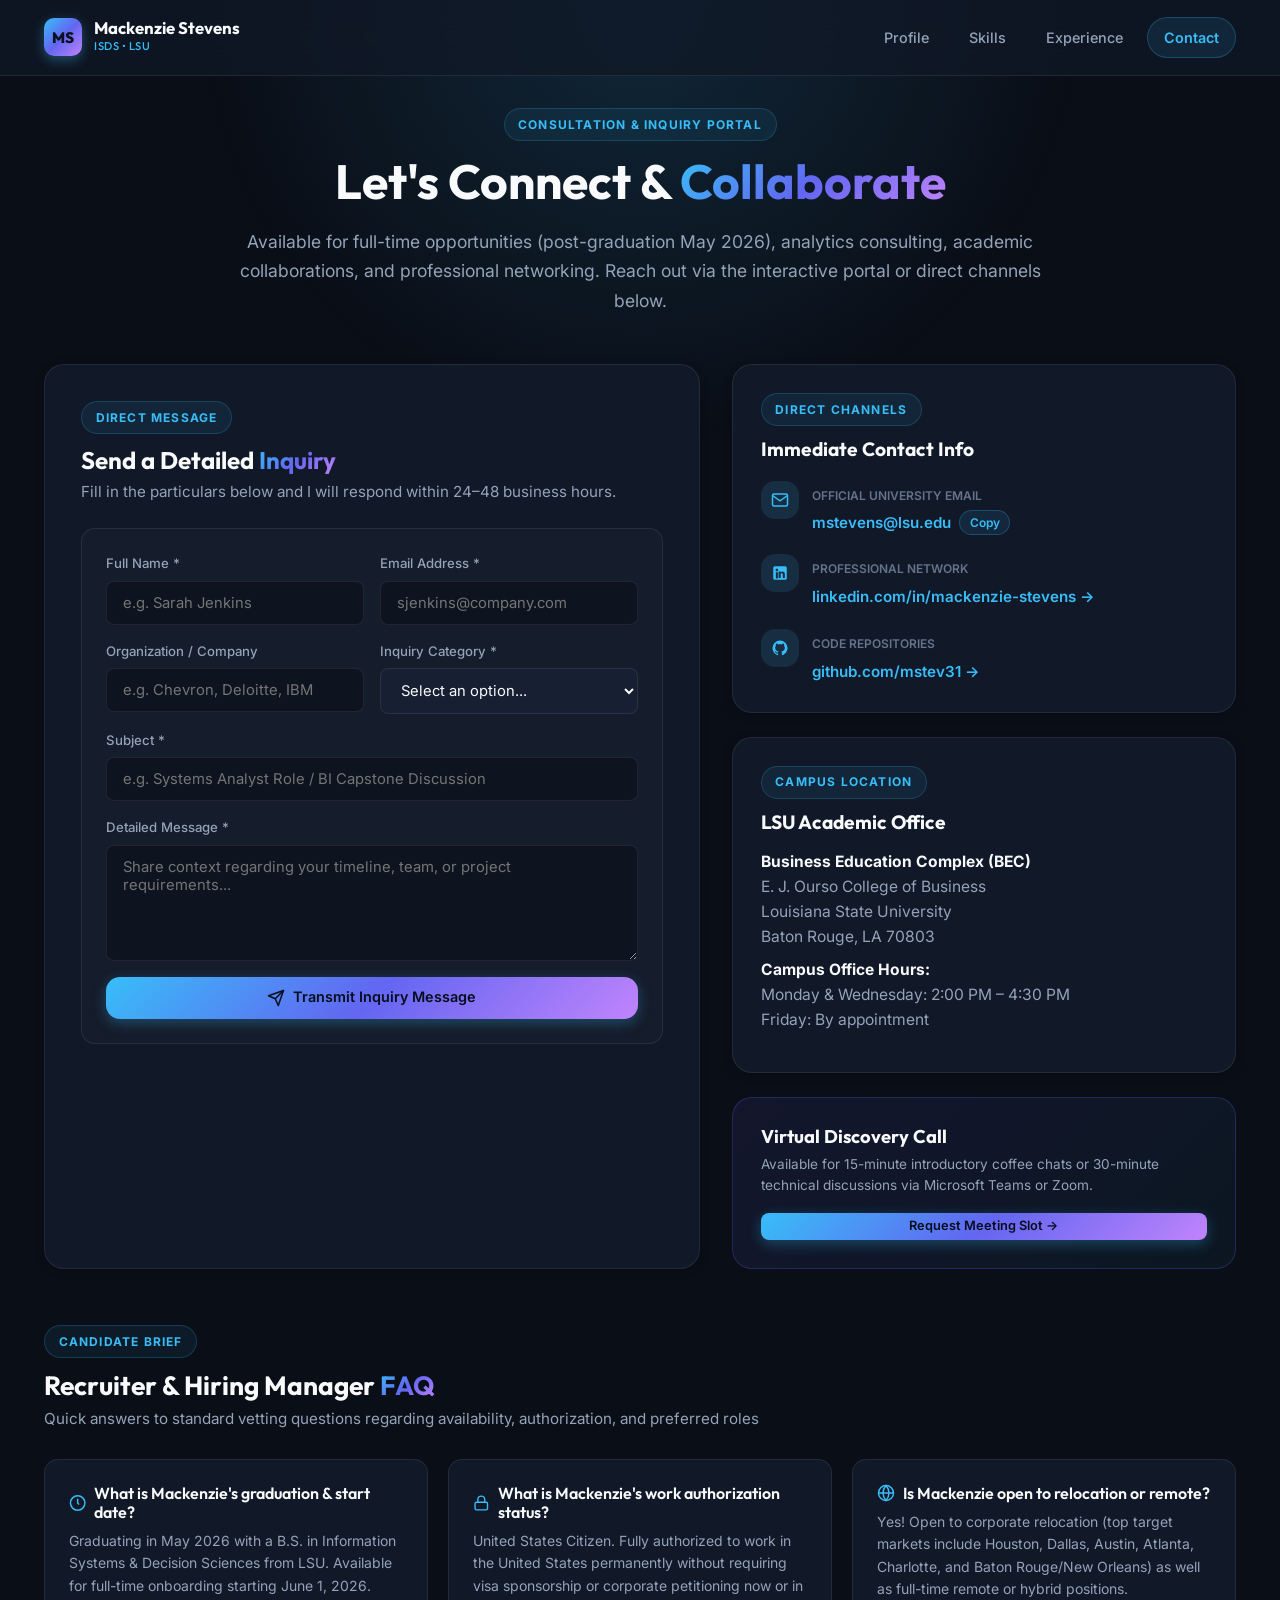
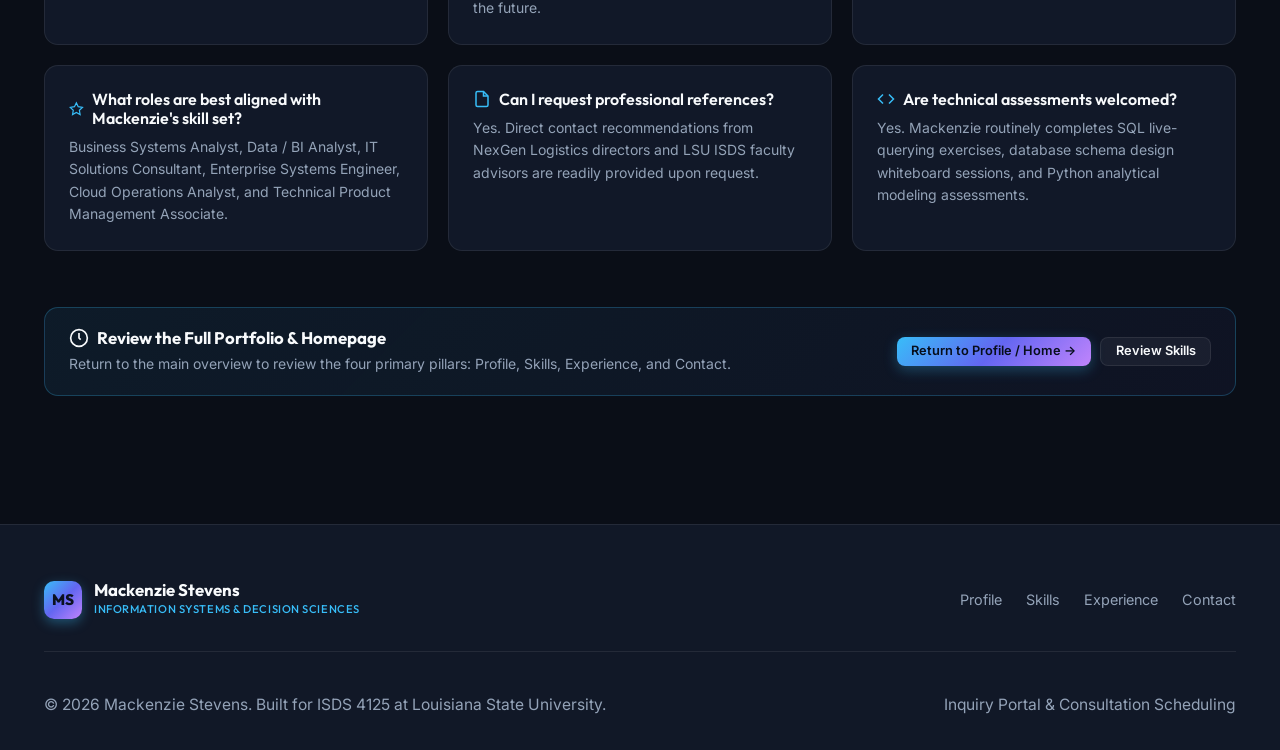
==== contact.html @ 596abfa1 "Build initial website skeleton and add README reflection" ====
<!DOCTYPE html>
<html lang="en">
<head>
  <meta charset="UTF-8">
  <meta name="viewport" content="width=device-width, initial-scale=1.0">
  <meta name="description" content="Contact Mackenzie Stevens - Comprehensive inquiry portal, recruiter FAQs, LSU campus office hours, virtual meeting scheduling, and direct communication channels.">
  <meta name="keywords" content="Mackenzie Stevens, Contact, Hire, ISDS, LSU, Business Systems Analyst, Email, LinkedIn, Baton Rouge">
  <meta name="author" content="Mackenzie Stevens">
  <title>Contact Portal & Consultation | Mackenzie Stevens | ISDS</title>
  <link rel="stylesheet" href="styles.css">
  <link rel="icon" href="data:image/svg+xml,<svg xmlns=%22http://www.w3.org/2000/svg%22 viewBox=%220 0 100 100%22><text y=%22.9em%22 font-size=%2290%22>📬</text></svg>">
</head>
<body>

  <!-- Site Navigation Header -->
  <header class="site-header" id="site-header">
    <div class="container">
      <div class="nav-inner">
        <a href="index.html" class="brand-logo" aria-label="Mackenzie Stevens Homepage">
          <div class="brand-monogram">MS</div>
          <div class="brand-name">
            <span>Mackenzie Stevens</span>
            <span>ISDS • LSU</span>
          </div>
        </a>

        <button class="mobile-toggle" id="mobile-toggle" aria-label="Toggle navigation menu" aria-expanded="false">
          <span></span>
          <span></span>
          <span></span>
        </button>

        <nav class="site-nav" aria-label="Main Navigation">
          <ul class="nav-links" id="nav-menu">
            <li><a href="index.html" class="nav-link">Profile</a></li>
            <li><a href="skills.html" class="nav-link">Skills</a></li>
            <li><a href="experience.html" class="nav-link">Experience</a></li>
            <li><a href="contact.html" class="nav-link active" aria-current="page">Contact</a></li>
          </ul>
        </nav>
      </div>
    </div>
  </header>

  <!-- Main Content -->
  <main>
    <div class="container">

      <!-- Page Header Hero -->
      <section class="page-hero">
        <span class="section-label">Consultation & Inquiry Portal</span>
        <h1>Let's Connect & <span class="gradient-text">Collaborate</span></h1>
        <p>
          Available for full-time opportunities (post-graduation May 2026), analytics consulting, academic collaborations, and professional networking. Reach out via the interactive portal or direct channels below.
        </p>
      </section>

      <!-- Main Contact Hub Grid -->
      <section class="contact-hub-grid" aria-label="Interactive Contact Portal and Direct Details">

        <!-- Left Column: Comprehensive Inquiry Form -->
        <div class="stream-section" style="padding: 2.25rem;">
          <div class="section-header" style="margin-bottom: 1.5rem;">
            <span class="section-label">Direct Message</span>
            <h2 style="font-size: 1.5rem;">Send a Detailed <span class="gradient-text">Inquiry</span></h2>
            <p class="section-subtitle">Fill in the particulars below and I will respond within 24–48 business hours.</p>
          </div>

          <form class="contact-form" id="expanded-contact-form" onsubmit="handleExpandedContactSubmit(event)">
            <div style="display: grid; grid-template-columns: 1fr 1fr; gap: 1rem;">
              <div class="form-group">
                <label for="exp-name">Full Name *</label>
                <input type="text" id="exp-name" class="form-control" placeholder="e.g. Sarah Jenkins" required>
              </div>
              <div class="form-group">
                <label for="exp-email">Email Address *</label>
                <input type="email" id="exp-email" class="form-control" placeholder="sjenkins@company.com" required>
              </div>
            </div>

            <div style="display: grid; grid-template-columns: 1fr 1fr; gap: 1rem;">
              <div class="form-group">
                <label for="exp-org">Organization / Company</label>
                <input type="text" id="exp-org" class="form-control" placeholder="e.g. Chevron, Deloitte, IBM">
              </div>
              <div class="form-group">
                <label for="exp-inquiry-type">Inquiry Category *</label>
                <select id="exp-inquiry-type" class="form-control" style="background:var(--bg-surface-elevated); color:var(--text-primary); cursor:pointer;" required>
                  <option value="" disabled selected>Select an option...</option>
                  <option value="Full-Time Hiring">Full-Time Career Opportunity</option>
                  <option value="Internship">Summer / Fall Internship</option>
                  <option value="Consulting Project">Business Systems / BI Consulting</option>
                  <option value="Academic Collaboration">Academic & Research Collaboration</option>
                  <option value="General Networking">General Professional Networking</option>
                </select>
              </div>
            </div>

            <div class="form-group">
              <label for="exp-subject">Subject *</label>
              <input type="text" id="exp-subject" class="form-control" placeholder="e.g. Systems Analyst Role / BI Capstone Discussion" required>
            </div>

            <div class="form-group">
              <label for="exp-message">Detailed Message *</label>
              <textarea id="exp-message" class="form-control" rows="5" placeholder="Share context regarding your timeline, team, or project requirements..." required></textarea>
            </div>

            <button type="submit" class="btn btn-primary" id="exp-submit-btn" style="width: 100%;">
              <svg width="18" height="18" viewBox="0 0 24 24" fill="none" stroke="currentColor" stroke-width="2" stroke-linecap="round" stroke-linejoin="round" aria-hidden="true"><line x1="22" y1="2" x2="11" y2="13"></line><polygon points="22 2 15 22 11 13 2 9 22 2"></polygon></svg>
              Transmit Inquiry Message
            </button>

            <div class="form-status" id="exp-form-status" role="alert">
              Thank you! Your inquiry has been prepared. Your default mail client will launch with these details pre-populated. You may also email directly to mstevens@lsu.edu.
            </div>
          </form>
        </div>

        <!-- Right Column: Direct Channels & Office Info -->
        <div style="display: flex; flex-direction: column; gap: 1.5rem;">

          <!-- Direct Channels Card -->
          <div class="stream-section" style="padding: 1.75rem;">
            <div class="section-header" style="margin-bottom: 1.25rem;">
              <span class="section-label">Direct Channels</span>
              <h3 style="font-size: 1.2rem; color: var(--text-primary);">Immediate Contact Info</h3>
            </div>

            <div style="display: flex; flex-direction: column; gap: 1.2rem;">
              <!-- Email -->
              <div style="display: flex; align-items: flex-start; gap: 0.85rem;">
                <div class="skill-icon-wrapper" style="width:38px; height:38px;">
                  <svg width="18" height="18" viewBox="0 0 24 24" fill="none" stroke="currentColor" stroke-width="2"><path d="M4 4h16c1.1 0 2 .9 2 2v12c0 1.1-.9 2-2 2H4c-1.1 0-2-.9-2-2V6c0-1.1.9-2 2-2z"></path><polyline points="22,6 12,13 2,6"></polyline></svg>
                </div>
                <div>
                  <span style="font-size: 0.75rem; color: var(--text-muted); text-transform: uppercase; font-weight: 600;">Official University Email</span>
                  <div style="display: flex; align-items: center; margin-top: 0.15rem;">
                    <a href="mailto:mstevens@lsu.edu" style="font-size: 0.95rem; font-weight: 600; color: var(--primary);">mstevens@lsu.edu</a>
                    <button type="button" class="copy-badge-btn" onclick="copyEmail()" id="copy-email-btn" title="Copy email address">
                      Copy
                    </button>
                  </div>
                </div>
              </div>

              <!-- LinkedIn -->
              <div style="display: flex; align-items: flex-start; gap: 0.85rem;">
                <div class="skill-icon-wrapper" style="width:38px; height:38px;">
                  <svg width="18" height="18" viewBox="0 0 24 24" fill="currentColor"><path d="M19 3a2 2 0 0 1 2 2v14a2 2 0 0 1-2 2H5a2 2 0 0 1-2-2V5a2 2 0 0 1 2-2h14m-.5 15.5v-5.3a3.26 3.26 0 0 0-3.26-3.26c-.85 0-1.84.52-2.28 1.3v-1.11h-2.79v8.37h2.79v-4.93c0-.77.62-1.4 1.39-1.4a1.4 1.4 0 0 1 1.4 1.4v4.93h2.75M6.46 10.9v8.37H9.2V10.9H6.46M7.83 6.24c-.92 0-1.67.75-1.67 1.67 0 .92.75 1.68 1.67 1.68.93 0 1.68-.76 1.68-1.68 0-.92-.75-1.67-1.68-1.67Z"/></svg>
                </div>
                <div>
                  <span style="font-size: 0.75rem; color: var(--text-muted); text-transform: uppercase; font-weight: 600;">Professional Network</span>
                  <div style="margin-top: 0.15rem;">
                    <a href="https://linkedin.com" target="_blank" rel="noopener noreferrer" style="font-size: 0.95rem; font-weight: 600; color: var(--primary);">
                      linkedin.com/in/mackenzie-stevens &rarr;
                    </a>
                  </div>
                </div>
              </div>

              <!-- GitHub -->
              <div style="display: flex; align-items: flex-start; gap: 0.85rem;">
                <div class="skill-icon-wrapper" style="width:38px; height:38px;">
                  <svg width="18" height="18" viewBox="0 0 24 24" fill="currentColor"><path d="M12 2A10 10 0 0 0 2 12c0 4.42 2.87 8.17 6.84 9.5.5.08.66-.23.66-.5v-1.69c-2.77.6-3.36-1.34-3.36-1.34-.46-1.16-1.11-1.47-1.11-1.47-.91-.62.07-.6.07-.6 1 .07 1.53 1.03 1.53 1.03.87 1.52 2.34 1.07 2.91.83.1-.65.35-1.09.63-1.34-2.22-.25-4.55-1.11-4.55-4.92 0-1.11.38-2 1.03-2.71-.1-.25-.45-1.29.1-2.64 0 0 .84-.27 2.75 1.02.79-.22 1.65-.33 2.5-.33.85 0 1.71.11 2.5.33 1.91-1.29 2.75-1.02 2.75-1.02.55 1.35.2 2.39.1 2.64.65.71 1.03 1.6 1.03 2.71 0 3.82-2.34 4.66-4.57 4.91.36.31.69.92.69 1.85V21c0 .27.16.59.67.5C19.14 20.16 22 16.42 22 12A10 10 0 0 0 12 2Z"/></svg>
                </div>
                <div>
                  <span style="font-size: 0.75rem; color: var(--text-muted); text-transform: uppercase; font-weight: 600;">Code Repositories</span>
                  <div style="margin-top: 0.15rem;">
                    <a href="https://github.com/mstev31" target="_blank" rel="noopener noreferrer" style="font-size: 0.95rem; font-weight: 600; color: var(--primary);">
                      github.com/mstev31 &rarr;
                    </a>
                  </div>
                </div>
              </div>
            </div>
          </div>

          <!-- Campus Office & Availability Card -->
          <div class="stream-section" style="padding: 1.75rem;">
            <div class="section-header" style="margin-bottom: 1rem;">
              <span class="section-label">Campus Location</span>
              <h3 style="font-size: 1.2rem; color: var(--text-primary);">LSU Academic Office</h3>
            </div>

            <div style="font-size: 0.9rem; color: var(--text-secondary); line-height: 1.6;">
              <p style="margin-bottom: 0.5rem;">
                <strong style="color:var(--text-primary);">Business Education Complex (BEC)</strong><br>
                E. J. Ourso College of Business<br>
                Louisiana State University<br>
                Baton Rouge, LA 70803
              </p>
              <p style="margin-bottom: 0.75rem;">
                <strong style="color:var(--text-primary);">Campus Office Hours:</strong><br>
                Monday & Wednesday: 2:00 PM – 4:30 PM<br>
                Friday: By appointment
              </p>
            </div>
          </div>

          <!-- Virtual Discovery Meeting Card -->
          <div class="schedule-card">
            <h3 style="font-size: 1.15rem; color: var(--text-primary); margin-bottom: 0.35rem;">Virtual Discovery Call</h3>
            <p style="font-size: 0.85rem; color: var(--text-secondary); line-height: 1.5; margin-bottom: 1rem;">
              Available for 15-minute introductory coffee chats or 30-minute technical discussions via Microsoft Teams or Zoom.
            </p>
            <a href="mailto:mstevens@lsu.edu?subject=Request%20for%20Discovery%20Call%20with%20Mackenzie%20Stevens" class="btn btn-primary btn-sm" style="width: 100%;">
              Request Meeting Slot &rarr;
            </a>
          </div>

        </div>

      </section>

      <!-- Recruiter & Hiring Manager FAQ -->
      <section aria-labelledby="faq-heading" style="margin-bottom: 3.5rem;">
        <div class="section-header">
          <span class="section-label">Candidate Brief</span>
          <h2 id="faq-heading">Recruiter & Hiring Manager <span class="gradient-text">FAQ</span></h2>
          <p class="section-subtitle">Quick answers to standard vetting questions regarding availability, authorization, and preferred roles</p>
        </div>

        <div class="faq-grid">
          <div class="faq-card">
            <h3 class="faq-question">
              <svg width="18" height="18" viewBox="0 0 24 24" fill="none" stroke="currentColor" stroke-width="2" style="color:var(--primary);"><circle cx="12" cy="12" r="10"></circle><polyline points="12 6 12 12 14 14"></polyline></svg>
              What is Mackenzie's graduation & start date?
            </h3>
            <p class="faq-answer">
              Graduating in May 2026 with a B.S. in Information Systems & Decision Sciences from LSU. Available for full-time onboarding starting June 1, 2026.
            </p>
          </div>

          <div class="faq-card">
            <h3 class="faq-question">
              <svg width="18" height="18" viewBox="0 0 24 24" fill="none" stroke="currentColor" stroke-width="2" style="color:var(--primary);"><rect x="3" y="11" width="18" height="11" rx="2" ry="2"></rect><path d="M7 11V7a5 5 0 0 1 10 0v4"></path></svg>
              What is Mackenzie's work authorization status?
            </h3>
            <p class="faq-answer">
              United States Citizen. Fully authorized to work in the United States permanently without requiring visa sponsorship or corporate petitioning now or in the future.
            </p>
          </div>

          <div class="faq-card">
            <h3 class="faq-question">
              <svg width="18" height="18" viewBox="0 0 24 24" fill="none" stroke="currentColor" stroke-width="2" style="color:var(--primary);"><circle cx="12" cy="12" r="10"></circle><line x1="2" y1="12" x2="22" y2="12"></line><path d="M12 2a15.3 15.3 0 0 1 4 10 15.3 15.3 0 0 1-4 10 15.3 15.3 0 0 1-4-10 15.3 15.3 0 0 1 4-10z"></path></svg>
              Is Mackenzie open to relocation or remote?
            </h3>
            <p class="faq-answer">
              Yes! Open to corporate relocation (top target markets include Houston, Dallas, Austin, Atlanta, Charlotte, and Baton Rouge/New Orleans) as well as full-time remote or hybrid positions.
            </p>
          </div>

          <div class="faq-card">
            <h3 class="faq-question">
              <svg width="18" height="18" viewBox="0 0 24 24" fill="none" stroke="currentColor" stroke-width="2" style="color:var(--primary);"><polygon points="12 2 15.09 8.26 22 9.27 17 14.14 18.18 21.02 12 17.77 5.82 21.02 7 14.14 2 9.27 8.91 8.26 12 2"></polygon></svg>
              What roles are best aligned with Mackenzie's skill set?
            </h3>
            <p class="faq-answer">
              Business Systems Analyst, Data / BI Analyst, IT Solutions Consultant, Enterprise Systems Engineer, Cloud Operations Analyst, and Technical Product Management Associate.
            </p>
          </div>

          <div class="faq-card">
            <h3 class="faq-question">
              <svg width="18" height="18" viewBox="0 0 24 24" fill="none" stroke="currentColor" stroke-width="2" style="color:var(--primary);"><path d="M14 2H6a2 2 0 0 0-2 2v16a2 2 0 0 0 2 2h12a2 2 0 0 0 2-2V8z"></path><polyline points="14 2 14 8 20 8"></polyline></svg>
              Can I request professional references?
            </h3>
            <p class="faq-answer">
              Yes. Direct contact recommendations from NexGen Logistics directors and LSU ISDS faculty advisors are readily provided upon request.
            </p>
          </div>

          <div class="faq-card">
            <h3 class="faq-question">
              <svg width="18" height="18" viewBox="0 0 24 24" fill="none" stroke="currentColor" stroke-width="2" style="color:var(--primary);"><polyline points="16 18 22 12 16 6"></polyline><polyline points="8 6 2 12 8 18"></polyline></svg>
              Are technical assessments welcomed?
            </h3>
            <p class="faq-answer">
              Yes. Mackenzie routinely completes SQL live-querying exercises, database schema design whiteboard sessions, and Python analytical modeling assessments.
            </p>
          </div>
        </div>
      </section>

      <!-- Return Navigation Banner -->
      <section class="section-expansion-cta">
        <div class="expansion-cta-text">
          <h4>
            <svg width="20" height="20" viewBox="0 0 24 24" fill="none" stroke="currentColor" stroke-width="2"><circle cx="12" cy="12" r="10"></circle><polyline points="12 6 12 12 14 14"></polyline></svg>
            Review the Full Portfolio & Homepage
          </h4>
          <p>Return to the main overview to review the four primary pillars: Profile, Skills, Experience, and Contact.</p>
        </div>
        <div style="display:flex; gap:0.6rem; flex-wrap:wrap;">
          <a href="index.html" class="btn btn-primary btn-sm">Return to Profile / Home &rarr;</a>
          <a href="skills.html" class="btn btn-secondary btn-sm">Review Skills</a>
        </div>
      </section>

    </div>
  </main>

  <!-- Site Footer -->
  <footer class="site-footer">
    <div class="container">
      <div class="footer-top">
        <div class="brand-logo">
          <div class="brand-monogram">MS</div>
          <div class="brand-name">
            <span>Mackenzie Stevens</span>
            <span>Information Systems & Decision Sciences</span>
          </div>
        </div>
        <nav class="footer-nav" aria-label="Footer Navigation">
          <a href="index.html">Profile</a>
          <a href="skills.html">Skills</a>
          <a href="experience.html">Experience</a>
          <a href="contact.html">Contact</a>
        </nav>
      </div>
      <div class="footer-bottom">
        <p>&copy; 2026 Mackenzie Stevens. Built for ISDS 4125 at Louisiana State University.</p>
        <p>Inquiry Portal & Consultation Scheduling</p>
      </div>
    </div>
  </footer>

  <script>
    // Highlight active navigation link
    const currentPath = window.location.pathname.split('/').pop() || 'index.html';
    document.querySelectorAll('.nav-links .nav-link').forEach(link => {
      const href = link.getAttribute('href');
      if (href === currentPath || (currentPath === '' && href === 'index.html')) {
        link.classList.add('active');
        link.setAttribute('aria-current', 'page');
      }
    });

    // Mobile navigation toggle
    const toggleBtn = document.getElementById('mobile-toggle');
    const navMenu = document.getElementById('nav-menu');

    if (toggleBtn && navMenu) {
      toggleBtn.addEventListener('click', () => {
        const isOpen = navMenu.classList.toggle('open');
        toggleBtn.setAttribute('aria-expanded', isOpen);
      });
    }

    // Copy Email to Clipboard helper
    function copyEmail() {
      navigator.clipboard.writeText('mstevens@lsu.edu').then(() => {
        const btn = document.getElementById('copy-email-btn');
        btn.textContent = 'Copied!';
        btn.style.background = 'var(--accent-emerald)';
        btn.style.color = '#040914';
        setTimeout(() => {
          btn.textContent = 'Copy';
          btn.style.background = 'rgba(56, 189, 248, 0.1)';
          btn.style.color = 'var(--primary)';
        }, 2500);
      });
    }

    // Expanded contact form handler
    function handleExpandedContactSubmit(event) {
      event.preventDefault();
      const name = document.getElementById('exp-name').value;
      const email = document.getElementById('exp-email').value;
      const org = document.getElementById('exp-org').value || 'Not Specified';
      const category = document.getElementById('exp-inquiry-type').value;
      const subject = document.getElementById('exp-subject').value;
      const message = document.getElementById('exp-message').value;

      const statusBox = document.getElementById('exp-form-status');
      statusBox.classList.add('success');

      const fullBody = `Inquiry Category: ${category}\nFrom: ${name} (${email})\nOrganization: ${org}\n\nMessage:\n${message}`;
      const mailtoUrl = `mailto:mstevens@lsu.edu?subject=${encodeURIComponent(`[${category}] ${subject}`)}&body=${encodeURIComponent(fullBody)}`;
      window.location.href = mailtoUrl;
    }
  </script>
</body>
</html>
---- styles.css ----
/* ==========================================================================
   Mackenzie Stevens - Personal Portfolio & Resume Design System
   ISDS 4125 | Vanilla CSS Design System
   ========================================================================== */

/* --------------------------------------------------------------------------
   Google Fonts Import
   -------------------------------------------------------------------------- */
@import url('https://fonts.googleapis.com/css2?family=Inter:wght@300;400;500;600;700&family=Outfit:wght@400;500;600;700;800&display=swap');

/* --------------------------------------------------------------------------
   CSS Custom Properties (Variables)
   -------------------------------------------------------------------------- */
:root {
  /* Color Palette - Modern Dark Slate & Luminous Cyan/Indigo */
  --bg-base: #0a0e17;
  --bg-surface: #111827;
  --bg-surface-elevated: #162032;
  --bg-surface-glass: rgba(17, 24, 39, 0.75);
  --bg-card: rgba(22, 32, 50, 0.65);
  --bg-card-hover: rgba(28, 41, 65, 0.85);

  /* Accents & Brand */
  --primary: #38bdf8;
  --primary-glow: rgba(56, 189, 248, 0.25);
  --primary-dark: #0284c7;
  --secondary: #818cf8;
  --secondary-glow: rgba(129, 140, 248, 0.25);
  --accent-purple: #c084fc;
  --accent-emerald: #34d399;
  --accent-amber: #fbbf24;

  /* Gradients */
  --gradient-brand: linear-gradient(135deg, #38bdf8 0%, #6366f1 50%, #c084fc 100%);
  --gradient-glow: radial-gradient(circle at 50% 0%, rgba(56, 189, 248, 0.15) 0%, transparent 70%);
  --gradient-card: linear-gradient(180deg, rgba(255, 255, 255, 0.04) 0%, rgba(255, 255, 255, 0.01) 100%);

  /* Typography */
  --font-heading: 'Outfit', -apple-system, BlinkMacSystemFont, 'Segoe UI', Roboto, sans-serif;
  --font-body: 'Inter', -apple-system, BlinkMacSystemFont, 'Segoe UI', Roboto, sans-serif;

  /* Text Colors */
  --text-primary: #f8fafc;
  --text-secondary: #94a3b8;
  --text-muted: #64748b;
  --text-on-accent: #0b1120;

  /* Borders & Dividers */
  --border-subtle: rgba(255, 255, 255, 0.08);
  --border-focus: rgba(56, 189, 248, 0.45);
  --border-active: #38bdf8;

  /* Shadows */
  --shadow-sm: 0 2px 8px rgba(0, 0, 0, 0.25);
  --shadow-md: 0 8px 24px -4px rgba(0, 0, 0, 0.35);
  --shadow-lg: 0 16px 36px -6px rgba(0, 0, 0, 0.5);
  --shadow-glow: 0 0 28px rgba(56, 189, 248, 0.2);

  /* Layout & Sizing */
  --container-max: 1240px;
  --header-height: 76px;
  --radius-sm: 8px;
  --radius-md: 14px;
  --radius-lg: 20px;
  --radius-full: 9999px;

  /* Transitions */
  --transition-fast: 150ms cubic-bezier(0.4, 0, 0.2, 1);
  --transition-normal: 250ms cubic-bezier(0.4, 0, 0.2, 1);
  --transition-bounce: 350ms cubic-bezier(0.34, 1.56, 0.64, 1);
}

/* --------------------------------------------------------------------------
   CSS Reset & Base Styles
   -------------------------------------------------------------------------- */
*, *::before, *::after {
  box-sizing: border-box;
  margin: 0;
  padding: 0;
}

html {
  font-family: var(--font-body);
  font-size: 16px;
  scroll-behavior: smooth;
  color-scheme: dark;
}

body {
  background-color: var(--bg-base);
  color: var(--text-primary);
  line-height: 1.65;
  -webkit-font-smoothing: antialiased;
  -moz-osx-font-smoothing: grayscale;
  overflow-x: hidden;
  min-height: 100vh;
  display: flex;
  flex-direction: column;
  position: relative;
}

/* Atmospheric Ambient Background */
body::before {
  content: '';
  position: fixed;
  top: 0;
  left: 15%;
  width: 70vw;
  height: 50vh;
  background: var(--gradient-glow);
  pointer-events: none;
  z-index: 0;
}

img {
  max-width: 100%;
  height: auto;
  display: block;
}

a {
  color: inherit;
  text-decoration: none;
  transition: color var(--transition-fast);
}

button {
  cursor: pointer;
  border: none;
  background: none;
  font-family: inherit;
}

/* --------------------------------------------------------------------------
   Typography
   -------------------------------------------------------------------------- */
h1, h2, h3, h4, h5, h6 {
  font-family: var(--font-heading);
  color: var(--text-primary);
  font-weight: 700;
  line-height: 1.2;
}

h1 { font-size: clamp(2rem, 4vw, 2.75rem); }
h2 { font-size: clamp(1.5rem, 3vw, 2rem); }
h3 { font-size: 1.25rem; }
h4 { font-size: 1.1rem; }

p {
  color: var(--text-secondary);
  font-size: 0.975rem;
}

.gradient-text {
  background: var(--gradient-brand);
  -webkit-background-clip: text;
  -webkit-text-fill-color: transparent;
  display: inline-block;
}

.section-label {
  display: inline-flex;
  align-items: center;
  gap: 0.5rem;
  font-size: 0.75rem;
  font-weight: 700;
  letter-spacing: 0.1em;
  text-transform: uppercase;
  color: var(--primary);
  background: rgba(56, 189, 248, 0.08);
  border: 1px solid rgba(56, 189, 248, 0.2);
  padding: 0.35rem 0.85rem;
  border-radius: var(--radius-full);
  margin-bottom: 0.75rem;
}

/* --------------------------------------------------------------------------
   Layout Containers
   -------------------------------------------------------------------------- */
.container {
  width: 100%;
  max-width: var(--container-max);
  margin-left: auto;
  margin-right: auto;
  padding-left: 1.5rem;
  padding-right: 1.5rem;
  position: relative;
  z-index: 1;
}

main {
  flex: 1 0 auto;
  padding-top: calc(var(--header-height) + 2rem);
  padding-bottom: 4rem;
}

/* --------------------------------------------------------------------------
   Navigation Bar
   -------------------------------------------------------------------------- */
.site-header {
  position: fixed;
  top: 0;
  left: 0;
  right: 0;
  height: var(--header-height);
  background: var(--bg-surface-glass);
  backdrop-filter: blur(16px);
  -webkit-backdrop-filter: blur(16px);
  border-bottom: 1px solid var(--border-subtle);
  z-index: 1000;
  display: flex;
  align-items: center;
  transition: all var(--transition-normal);
}

.nav-inner {
  display: flex;
  align-items: center;
  justify-content: space-between;
  width: 100%;
}

.brand-logo {
  display: flex;
  align-items: center;
  gap: 0.75rem;
  font-family: var(--font-heading);
  font-weight: 700;
  font-size: 1.2rem;
  color: var(--text-primary);
}

.brand-monogram {
  width: 38px;
  height: 38px;
  background: var(--gradient-brand);
  color: var(--text-on-accent);
  font-weight: 800;
  font-size: 0.95rem;
  border-radius: 10px;
  display: flex;
  align-items: center;
  justify-content: center;
  box-shadow: 0 4px 12px rgba(56, 189, 248, 0.35);
  transition: transform var(--transition-bounce);
}

.brand-logo:hover .brand-monogram {
  transform: rotate(-6deg) scale(1.05);
}

.brand-name {
  display: flex;
  flex-direction: column;
}

.brand-name span:first-child {
  font-size: 1.05rem;
  font-weight: 700;
  line-height: 1.1;
}

.brand-name span:last-child {
  font-size: 0.7rem;
  font-weight: 500;
  color: var(--primary);
  letter-spacing: 0.05em;
  text-transform: uppercase;
}

.site-nav {
  display: flex;
  align-items: center;
}

.nav-links {
  display: flex;
  align-items: center;
  list-style: none;
  gap: 0.5rem;
}

.nav-link {
  padding: 0.5rem 1rem;
  font-size: 0.9rem;
  font-weight: 500;
  color: var(--text-secondary);
  border-radius: var(--radius-full);
  transition: all var(--transition-fast);
  display: inline-flex;
  align-items: center;
  gap: 0.4rem;
}

.nav-link:hover {
  color: var(--text-primary);
  background: rgba(255, 255, 255, 0.05);
}

.nav-link.active {
  color: var(--primary);
  background: rgba(56, 189, 248, 0.1);
  border: 1px solid rgba(56, 189, 248, 0.25);
  font-weight: 600;
}

.nav-cta {
  background: var(--gradient-brand);
  color: #040914 !important;
  padding: 0.55rem 1.25rem;
  font-size: 0.875rem;
  font-weight: 700;
  border-radius: var(--radius-full);
  box-shadow: 0 2px 10px rgba(56, 189, 248, 0.3);
  transition: transform var(--transition-fast), box-shadow var(--transition-fast);
}

.nav-cta:hover {
  transform: translateY(-2px);
  box-shadow: 0 6px 18px rgba(56, 189, 248, 0.45);
}

/* Mobile Nav Toggle */
.mobile-toggle {
  display: none;
  flex-direction: column;
  gap: 5px;
  padding: 8px;
  background: transparent;
  border: none;
}

.mobile-toggle span {
  width: 22px;
  height: 2px;
  background: var(--text-primary);
  border-radius: 2px;
  transition: all var(--transition-fast);
}

/* --------------------------------------------------------------------------
   Buttons & Badges
   -------------------------------------------------------------------------- */
.btn {
  display: inline-flex;
  align-items: center;
  justify-content: center;
  gap: 0.5rem;
  font-weight: 600;
  font-size: 0.9rem;
  padding: 0.75rem 1.35rem;
  border-radius: var(--radius-md);
  transition: all var(--transition-normal);
  text-align: center;
  line-height: 1;
}

.btn-primary {
  background: var(--gradient-brand);
  color: #070e1b;
  box-shadow: 0 4px 14px rgba(56, 189, 248, 0.3);
}

.btn-primary:hover {
  transform: translateY(-2px);
  box-shadow: 0 8px 24px rgba(56, 189, 248, 0.45);
  color: #070e1b;
}

.btn-secondary {
  background: rgba(255, 255, 255, 0.05);
  color: var(--text-primary);
  border: 1px solid var(--border-subtle);
}

.btn-secondary:hover {
  background: rgba(255, 255, 255, 0.1);
  border-color: var(--primary);
  color: var(--primary);
  transform: translateY(-2px);
}

.btn-sm {
  padding: 0.45rem 0.9rem;
  font-size: 0.8rem;
  border-radius: var(--radius-sm);
}

.tag-badge {
  display: inline-flex;
  align-items: center;
  font-size: 0.75rem;
  font-weight: 500;
  padding: 0.25rem 0.65rem;
  background: rgba(255, 255, 255, 0.05);
  border: 1px solid var(--border-subtle);
  border-radius: var(--radius-full);
  color: var(--text-secondary);
  transition: all var(--transition-fast);
}

.tag-badge:hover {
  border-color: var(--primary);
  color: var(--primary);
  background: rgba(56, 189, 248, 0.08);
}

/* --------------------------------------------------------------------------
   Hybrid Layout Architecture (index.html)
   -------------------------------------------------------------------------- */
.hybrid-grid {
  display: grid;
  grid-template-columns: 360px 1fr;
  gap: 2.5rem;
  align-items: start;
}

/* Sidebar Profile Column (Sticky) */
.profile-sidebar {
  position: sticky;
  top: calc(var(--header-height) + 1.5rem);
  display: flex;
  flex-direction: column;
  gap: 1.5rem;
}

.profile-card {
  background: var(--bg-card);
  backdrop-filter: blur(12px);
  -webkit-backdrop-filter: blur(12px);
  border: 1px solid var(--border-subtle);
  border-radius: var(--radius-lg);
  padding: 2rem;
  box-shadow: var(--shadow-md);
  text-align: center;
  position: relative;
  overflow: hidden;
}

.profile-card::before {
  content: '';
  position: absolute;
  top: 0;
  left: 0;
  right: 0;
  height: 90px;
  background: linear-gradient(135deg, rgba(56, 189, 248, 0.2), rgba(99, 102, 241, 0.2));
  border-bottom: 1px solid var(--border-subtle);
}

.avatar-wrapper {
  position: relative;
  width: 130px;
  height: 130px;
  margin: 1.5rem auto 1.25rem;
}

.avatar-img {
  width: 100%;
  height: 100%;
  object-fit: cover;
  border-radius: 50%;
  border: 4px solid var(--bg-surface);
  box-shadow: 0 8px 24px rgba(0, 0, 0, 0.5), 0 0 0 2px var(--primary);
}

.status-indicator {
  position: absolute;
  bottom: 6px;
  right: 6px;
  display: flex;
  align-items: center;
  justify-content: center;
  width: 24px;
  height: 24px;
  background: var(--bg-surface);
  border-radius: 50%;
}

.status-dot {
  width: 12px;
  height: 12px;
  background-color: var(--accent-emerald);
  border-radius: 50%;
  position: relative;
}

.status-dot::after {
  content: '';
  position: absolute;
  top: -3px;
  left: -3px;
  width: 18px;
  height: 18px;
  border-radius: 50%;
  background: rgba(52, 211, 153, 0.4);
  animation: pulse-ring 2s infinite;
}

@keyframes pulse-ring {
  0% { transform: scale(0.6); opacity: 1; }
  100% { transform: scale(1.6); opacity: 0; }
}

.profile-info h1 {
  font-size: 1.5rem;
  margin-bottom: 0.35rem;
}

.profile-title {
  color: var(--primary);
  font-size: 0.9rem;
  font-weight: 600;
  margin-bottom: 0.5rem;
}

.profile-org {
  color: var(--text-secondary);
  font-size: 0.85rem;
  display: flex;
  align-items: center;
  justify-content: center;
  gap: 0.35rem;
  margin-bottom: 1.25rem;
}

.profile-stats {
  display: grid;
  grid-template-columns: repeat(3, 1fr);
  gap: 0.75rem;
  padding: 1rem 0;
  border-top: 1px solid var(--border-subtle);
  border-bottom: 1px solid var(--border-subtle);
  margin-bottom: 1.5rem;
}

.stat-item {
  display: flex;
  flex-direction: column;
}

.stat-number {
  font-family: var(--font-heading);
  font-size: 1.35rem;
  font-weight: 700;
  color: var(--text-primary);
}

.stat-label {
  font-size: 0.7rem;
  color: var(--text-muted);
  text-transform: uppercase;
  letter-spacing: 0.05em;
}

.profile-actions {
  display: flex;
  flex-direction: column;
  gap: 0.75rem;
  margin-bottom: 1.5rem;
}

.social-links {
  display: flex;
  justify-content: center;
  gap: 0.65rem;
}

.social-icon-btn {
  width: 40px;
  height: 40px;
  border-radius: var(--radius-md);
  background: rgba(255, 255, 255, 0.04);
  border: 1px solid var(--border-subtle);
  display: flex;
  align-items: center;
  justify-content: center;
  color: var(--text-secondary);
  transition: all var(--transition-fast);
}

.social-icon-btn:hover {
  background: rgba(56, 189, 248, 0.15);
  border-color: var(--primary);
  color: var(--primary);
  transform: translateY(-2px);
}

/* --------------------------------------------------------------------------
   Main Content Stream (Hybrid Layout)
   -------------------------------------------------------------------------- */
.content-stream {
  display: flex;
  flex-direction: column;
  gap: 3rem;
}

.stream-section {
  background: var(--bg-card);
  backdrop-filter: blur(12px);
  -webkit-backdrop-filter: blur(12px);
  border: 1px solid var(--border-subtle);
  border-radius: var(--radius-lg);
  padding: 2.25rem;
  box-shadow: var(--shadow-sm);
  transition: border-color var(--transition-normal);
}

.stream-section:hover {
  border-color: rgba(56, 189, 248, 0.25);
}

.section-header {
  margin-bottom: 1.75rem;
}

.section-header h2 {
  font-size: 1.65rem;
  color: var(--text-primary);
}

.section-subtitle {
  color: var(--text-secondary);
  font-size: 0.95rem;
  margin-top: 0.25rem;
}

/* About / Bio Text */
.bio-text p {
  margin-bottom: 1rem;
  font-size: 1rem;
  line-height: 1.75;
}

.bio-highlights {
  display: grid;
  grid-template-columns: repeat(auto-fit, minmax(220px, 1fr));
  gap: 1rem;
  margin-top: 1.5rem;
}

.highlight-box {
  background: rgba(255, 255, 255, 0.02);
  border: 1px solid var(--border-subtle);
  border-radius: var(--radius-md);
  padding: 1rem;
  display: flex;
  align-items: flex-start;
  gap: 0.85rem;
  transition: all var(--transition-fast);
}

.highlight-box:hover {
  background: rgba(255, 255, 255, 0.05);
  border-color: var(--border-focus);
}

.highlight-icon {
  font-size: 1.35rem;
  line-height: 1;
  padding: 0.5rem;
  border-radius: var(--radius-sm);
  background: rgba(56, 189, 248, 0.1);
  color: var(--primary);
  display: flex;
  align-items: center;
  justify-content: center;
}

.highlight-content h4 {
  font-size: 0.95rem;
  margin-bottom: 0.2rem;
}

.highlight-content p {
  font-size: 0.825rem;
  color: var(--text-muted);
}

/* Skills Grid & Cards */
.skills-categories {
  display: grid;
  grid-template-columns: repeat(auto-fit, minmax(260px, 1fr));
  gap: 1.25rem;
}

.skill-category-card {
  background: rgba(255, 255, 255, 0.02);
  border: 1px solid var(--border-subtle);
  border-radius: var(--radius-md);
  padding: 1.5rem;
  transition: all var(--transition-normal);
}

.skill-category-card:hover {
  transform: translateY(-3px);
  border-color: var(--border-focus);
  box-shadow: 0 8px 20px rgba(0, 0, 0, 0.3);
}

.category-header {
  display: flex;
  align-items: center;
  gap: 0.65rem;
  margin-bottom: 1rem;
}

.category-header svg {
  color: var(--primary);
}

.category-header h3 {
  font-size: 1.05rem;
  color: var(--text-primary);
}

.skill-tags {
  display: flex;
  flex-wrap: wrap;
  gap: 0.5rem;
}

.skill-tag {
  background: rgba(255, 255, 255, 0.04);
  border: 1px solid var(--border-subtle);
  padding: 0.35rem 0.75rem;
  border-radius: var(--radius-sm);
  font-size: 0.8rem;
  font-weight: 500;
  color: var(--text-secondary);
  display: inline-flex;
  align-items: center;
  gap: 0.4rem;
  transition: all var(--transition-fast);
}

.skill-tag:hover {
  background: rgba(56, 189, 248, 0.12);
  border-color: var(--primary);
  color: var(--primary);
}

/* Experience Timeline */
.timeline {
  position: relative;
  display: flex;
  flex-direction: column;
  gap: 1.75rem;
}

.timeline::before {
  content: '';
  position: absolute;
  top: 10px;
  bottom: 10px;
  left: 20px;
  width: 2px;
  background: linear-gradient(180deg, var(--primary) 0%, rgba(99, 102, 241, 0.3) 70%, transparent 100%);
}

.timeline-item {
  position: relative;
  padding-left: 54px;
}

.timeline-marker {
  position: absolute;
  top: 4px;
  left: 13px;
  width: 16px;
  height: 16px;
  border-radius: 50%;
  background: var(--bg-base);
  border: 3px solid var(--primary);
  box-shadow: 0 0 10px var(--primary-glow);
  z-index: 2;
}

.timeline-card {
  background: rgba(255, 255, 255, 0.02);
  border: 1px solid var(--border-subtle);
  border-radius: var(--radius-md);
  padding: 1.4rem 1.6rem;
  transition: all var(--transition-normal);
}

.timeline-card:hover {
  border-color: var(--border-focus);
  background: rgba(255, 255, 255, 0.04);
  transform: translateX(4px);
}

.timeline-header {
  display: flex;
  justify-content: space-between;
  align-items: flex-start;
  flex-wrap: wrap;
  gap: 0.5rem;
  margin-bottom: 0.5rem;
}

.role-title {
  font-size: 1.1rem;
  color: var(--text-primary);
  font-weight: 600;
}

.company-name {
  color: var(--primary);
  font-weight: 500;
  font-size: 0.95rem;
}

.timeline-period {
  font-size: 0.8rem;
  color: var(--text-muted);
  background: rgba(255, 255, 255, 0.05);
  padding: 0.2rem 0.65rem;
  border-radius: var(--radius-full);
}

.timeline-desc {
  margin: 0.75rem 0;
}

.timeline-desc li {
  list-style-type: none;
  position: relative;
  padding-left: 1.25rem;
  margin-bottom: 0.45rem;
  font-size: 0.9rem;
  color: var(--text-secondary);
}

.timeline-desc li::before {
  content: '▸';
  position: absolute;
  left: 0;
  color: var(--primary);
  font-size: 0.85rem;
}

.timeline-tech {
  display: flex;
  flex-wrap: wrap;
  gap: 0.4rem;
  margin-top: 0.85rem;
}

/* Featured Projects Section Preview */
.featured-projects-grid {
  display: grid;
  grid-template-columns: repeat(auto-fit, minmax(280px, 1fr));
  gap: 1.5rem;
}

.project-preview-card {
  background: rgba(255, 255, 255, 0.02);
  border: 1px solid var(--border-subtle);
  border-radius: var(--radius-md);
  overflow: hidden;
  display: flex;
  flex-direction: column;
  transition: all var(--transition-normal);
}

.project-preview-card:hover {
  transform: translateY(-4px);
  border-color: var(--border-focus);
  box-shadow: var(--shadow-md);
}

.project-thumbnail {
  width: 100%;
  height: 175px;
  overflow: hidden;
  position: relative;
  background: var(--bg-surface);
}

.project-thumbnail img {
  width: 100%;
  height: 100%;
  object-fit: cover;
  transition: transform var(--transition-normal);
}

.project-preview-card:hover .project-thumbnail img {
  transform: scale(1.05);
}

.project-badge-overlay {
  position: absolute;
  top: 12px;
  right: 12px;
  background: rgba(11, 15, 25, 0.85);
  backdrop-filter: blur(8px);
  border: 1px solid var(--border-subtle);
  padding: 0.25rem 0.65rem;
  border-radius: var(--radius-full);
  font-size: 0.725rem;
  color: var(--primary);
  font-weight: 600;
}

.project-body {
  padding: 1.25rem;
  flex: 1;
  display: flex;
  flex-direction: column;
}

.project-body h3 {
  font-size: 1.15rem;
  margin-bottom: 0.45rem;
  color: var(--text-primary);
}

.project-body p {
  font-size: 0.875rem;
  color: var(--text-secondary);
  margin-bottom: 1rem;
  flex-grow: 1;
}

.project-links {
  display: flex;
  align-items: center;
  gap: 0.75rem;
  margin-top: 0.75rem;
}

/* Contact Section & Form */
.contact-layout {
  display: grid;
  grid-template-columns: 1fr 1.3fr;
  gap: 2rem;
}

.contact-channels {
  display: flex;
  flex-direction: column;
  gap: 1rem;
}

.contact-channel-item {
  display: flex;
  align-items: center;
  gap: 1rem;
  background: rgba(255, 255, 255, 0.02);
  border: 1px solid var(--border-subtle);
  border-radius: var(--radius-md);
  padding: 1rem;
  transition: all var(--transition-fast);
}

.contact-channel-item:hover {
  background: rgba(255, 255, 255, 0.05);
  border-color: var(--primary);
  transform: translateX(3px);
}

.channel-icon {
  width: 44px;
  height: 44px;
  border-radius: var(--radius-md);
  background: rgba(56, 189, 248, 0.1);
  color: var(--primary);
  display: flex;
  align-items: center;
  justify-content: center;
  font-size: 1.2rem;
  flex-shrink: 0;
}

.channel-details h4 {
  font-size: 0.85rem;
  color: var(--text-muted);
  text-transform: uppercase;
  letter-spacing: 0.05em;
  margin-bottom: 0.2rem;
}

.channel-details a,
.channel-details p {
  color: var(--text-primary);
  font-weight: 500;
  font-size: 0.95rem;
}

.contact-form {
  display: flex;
  flex-direction: column;
  gap: 1rem;
  background: rgba(255, 255, 255, 0.02);
  border: 1px solid var(--border-subtle);
  border-radius: var(--radius-md);
  padding: 1.5rem;
}

.form-group {
  display: flex;
  flex-direction: column;
  gap: 0.35rem;
}

.form-group label {
  font-size: 0.825rem;
  font-weight: 500;
  color: var(--text-secondary);
}

.form-control {
  background: rgba(11, 15, 25, 0.6);
  border: 1px solid var(--border-subtle);
  border-radius: var(--radius-sm);
  padding: 0.75rem 1rem;
  color: var(--text-primary);
  font-family: inherit;
  font-size: 0.925rem;
  transition: all var(--transition-fast);
  width: 100%;
}

.form-control:focus {
  outline: none;
  border-color: var(--primary);
  box-shadow: 0 0 0 3px rgba(56, 189, 248, 0.2);
  background: rgba(11, 15, 25, 0.9);
}

textarea.form-control {
  min-height: 110px;
  resize: vertical;
}

.form-status {
  padding: 0.75rem;
  border-radius: var(--radius-sm);
  font-size: 0.875rem;
  display: none;
}

.form-status.success {
  display: block;
  background: rgba(52, 211, 153, 0.15);
  border: 1px solid rgba(52, 211, 153, 0.3);
  color: var(--accent-emerald);
}

/* --------------------------------------------------------------------------
   Resume Page Specifics (resume.html)
   -------------------------------------------------------------------------- */
.resume-wrapper {
  max-width: 900px;
  margin: 0 auto;
}

.resume-actions-bar {
  display: flex;
  align-items: center;
  justify-content: space-between;
  margin-bottom: 2rem;
  background: var(--bg-card);
  border: 1px solid var(--border-subtle);
  border-radius: var(--radius-md);
  padding: 1rem 1.5rem;
}

.resume-header-card {
  background: var(--bg-card);
  border: 1px solid var(--border-subtle);
  border-radius: var(--radius-lg);
  padding: 2.5rem;
  margin-bottom: 2rem;
  display: flex;
  justify-content: space-between;
  align-items: flex-start;
  flex-wrap: wrap;
  gap: 1.5rem;
}

.resume-name-block h1 {
  font-size: 2.4rem;
  margin-bottom: 0.25rem;
}

.resume-name-block p.resume-headline {
  color: var(--primary);
  font-size: 1.15rem;
  font-weight: 600;
  margin-bottom: 0.75rem;
}

.resume-meta-list {
  display: flex;
  flex-wrap: wrap;
  gap: 1.25rem;
  font-size: 0.875rem;
  color: var(--text-secondary);
}

.resume-meta-item {
  display: flex;
  align-items: center;
  gap: 0.4rem;
}

.resume-section {
  background: var(--bg-card);
  border: 1px solid var(--border-subtle);
  border-radius: var(--radius-lg);
  padding: 2.25rem;
  margin-bottom: 2rem;
}

.resume-section-title {
  display: flex;
  align-items: center;
  gap: 0.75rem;
  font-size: 1.35rem;
  border-bottom: 2px solid var(--border-subtle);
  padding-bottom: 0.75rem;
  margin-bottom: 1.5rem;
  color: var(--text-primary);
}

.resume-section-title svg {
  color: var(--primary);
}

.edu-card, .exp-card {
  margin-bottom: 1.75rem;
}

.edu-card:last-child, .exp-card:last-child {
  margin-bottom: 0;
}

.edu-header, .exp-header {
  display: flex;
  justify-content: space-between;
  align-items: flex-start;
  flex-wrap: wrap;
  gap: 0.5rem;
  margin-bottom: 0.35rem;
}

.institution-title, .job-role {
  font-size: 1.15rem;
  font-weight: 700;
  color: var(--text-primary);
}

.degree-title, .company-sub {
  color: var(--primary);
  font-weight: 500;
  font-size: 0.95rem;
}

.date-location {
  font-size: 0.85rem;
  color: var(--text-muted);
}

.resume-bullet-list {
  margin-top: 0.65rem;
  padding-left: 1.25rem;
}

.resume-bullet-list li {
  font-size: 0.925rem;
  color: var(--text-secondary);
  margin-bottom: 0.45rem;
  line-height: 1.6;
}

.cert-grid {
  display: grid;
  grid-template-columns: repeat(auto-fit, minmax(260px, 1fr));
  gap: 1rem;
}

.cert-card {
  background: rgba(255, 255, 255, 0.02);
  border: 1px solid var(--border-subtle);
  border-radius: var(--radius-md);
  padding: 1.1rem;
  display: flex;
  align-items: center;
  gap: 1rem;
}

.cert-badge-icon {
  width: 44px;
  height: 44px;
  border-radius: var(--radius-md);
  background: rgba(129, 140, 248, 0.15);
  color: var(--secondary);
  display: flex;
  align-items: center;
  justify-content: center;
  font-size: 1.25rem;
  flex-shrink: 0;
}

.cert-info h4 {
  font-size: 0.95rem;
  margin-bottom: 0.15rem;
}

.cert-info p {
  font-size: 0.8rem;
  color: var(--text-muted);
}

/* --------------------------------------------------------------------------
   Projects Page Specifics (project.html)
   -------------------------------------------------------------------------- */
.projects-header-hero {
  text-align: center;
  max-width: 720px;
  margin: 0 auto 3rem;
}

.projects-header-hero h1 {
  font-size: clamp(2.2rem, 4vw, 3rem);
  margin-bottom: 0.75rem;
}

.filter-bar {
  display: flex;
  justify-content: center;
  flex-wrap: wrap;
  gap: 0.65rem;
  margin-bottom: 2.5rem;
}

.filter-btn {
  padding: 0.55rem 1.15rem;
  border-radius: var(--radius-full);
  font-size: 0.875rem;
  font-weight: 500;
  background: rgba(255, 255, 255, 0.04);
  border: 1px solid var(--border-subtle);
  color: var(--text-secondary);
  transition: all var(--transition-fast);
}

.filter-btn:hover {
  background: rgba(255, 255, 255, 0.08);
  color: var(--text-primary);
}

.filter-btn.active {
  background: var(--primary);
  color: #040914;
  font-weight: 700;
  border-color: var(--primary);
  box-shadow: 0 2px 10px rgba(56, 189, 248, 0.35);
}

.full-projects-grid {
  display: grid;
  grid-template-columns: repeat(auto-fit, minmax(340px, 1fr));
  gap: 2rem;
}

.project-card-full {
  background: var(--bg-card);
  border: 1px solid var(--border-subtle);
  border-radius: var(--radius-lg);
  overflow: hidden;
  display: flex;
  flex-direction: column;
  transition: all var(--transition-normal);
}

.project-card-full:hover {
  border-color: var(--border-focus);
  transform: translateY(-5px);
  box-shadow: var(--shadow-lg);
}

.project-media-banner {
  width: 100%;
  height: 220px;
  position: relative;
  background: var(--bg-surface-elevated);
  overflow: hidden;
}

.project-media-banner img {
  width: 100%;
  height: 100%;
  object-fit: cover;
  transition: transform var(--transition-normal);
}

.project-card-full:hover .project-media-banner img {
  transform: scale(1.04);
}

.project-content-full {
  padding: 1.75rem;
  flex: 1;
  display: flex;
  flex-direction: column;
}

.project-content-full h3 {
  font-size: 1.3rem;
  margin-bottom: 0.5rem;
}

.project-problem-stmt {
  font-size: 0.9rem;
  color: var(--text-secondary);
  margin-bottom: 1.25rem;
  line-height: 1.6;
}

.project-features-list {
  list-style: none;
  margin-bottom: 1.5rem;
}

.project-features-list li {
  font-size: 0.85rem;
  color: var(--text-secondary);
  margin-bottom: 0.4rem;
  display: flex;
  align-items: flex-start;
  gap: 0.5rem;
}

.project-features-list li svg {
  color: var(--accent-emerald);
  flex-shrink: 0;
  margin-top: 3px;
}

.project-card-footer {
  margin-top: auto;
  border-top: 1px solid var(--border-subtle);
  padding-top: 1.25rem;
  display: flex;
  justify-content: space-between;
  align-items: center;
  flex-wrap: wrap;
  gap: 0.75rem;
}

/* --------------------------------------------------------------------------
   Footer
   -------------------------------------------------------------------------- */
.site-footer {
  background: var(--bg-surface);
  border-top: 1px solid var(--border-subtle);
  padding: 3.5rem 0 2rem;
  margin-top: 4rem;
  position: relative;
  z-index: 10;
}

.footer-top {
  display: flex;
  justify-content: space-between;
  align-items: center;
  flex-wrap: wrap;
  gap: 2rem;
  margin-bottom: 2.5rem;
  padding-bottom: 2rem;
  border-bottom: 1px solid var(--border-subtle);
}

.footer-nav {
  display: flex;
  gap: 1.5rem;
}

.footer-nav a {
  color: var(--text-secondary);
  font-size: 0.9rem;
}

.footer-nav a:hover {
  color: var(--primary);
}

.footer-bottom {
  display: flex;
  justify-content: space-between;
  align-items: center;
  flex-wrap: wrap;
  gap: 1rem;
  font-size: 0.85rem;
  color: var(--text-muted);
}

/* --------------------------------------------------------------------------
   Responsive Breakpoints
   -------------------------------------------------------------------------- */
@media (max-width: 1024px) {
  .hybrid-grid {
    grid-template-columns: 320px 1fr;
    gap: 1.75rem;
  }
}

@media (max-width: 860px) {
  .hybrid-grid {
    grid-template-columns: 1fr;
  }

  .profile-sidebar {
    position: static;
  }

  .contact-layout {
    grid-template-columns: 1fr;
  }

  .mobile-toggle {
    display: flex;
  }

  .site-nav {
    display: contents;
  }

  .nav-links {
    display: none;
    position: absolute;
    top: var(--header-height);
    left: 0;
    right: 0;
    background: var(--bg-surface);
    border-bottom: 1px solid var(--border-subtle);
    flex-direction: column;
    padding: 1.5rem;
    gap: 1rem;
  }

  .nav-links.open {
    display: flex;
  }

  .nav-link {
    width: 100%;
    justify-content: center;
    padding: 0.75rem;
  }
}

@media (max-width: 480px) {
  .profile-card {
    padding: 1.5rem 1rem;
  }

  .stream-section {
    padding: 1.5rem 1rem;
  }

  .full-projects-grid {
    grid-template-columns: 1fr;
  }

  .resume-actions-bar {
    flex-direction: column;
    gap: 1rem;
    text-align: center;
  }
}

/* --------------------------------------------------------------------------
   Homepage Expansion Callouts & Banners
   -------------------------------------------------------------------------- */
.section-expansion-cta {
  margin-top: 1.75rem;
  background: linear-gradient(135deg, rgba(56, 189, 248, 0.08) 0%, rgba(99, 102, 241, 0.06) 100%);
  border: 1px solid rgba(56, 189, 248, 0.25);
  border-radius: var(--radius-md);
  padding: 1.25rem 1.5rem;
  display: flex;
  align-items: center;
  justify-content: space-between;
  gap: 1.25rem;
  flex-wrap: wrap;
  transition: all var(--transition-normal);
}

.section-expansion-cta:hover {
  border-color: var(--primary);
  box-shadow: 0 4px 20px rgba(56, 189, 248, 0.15);
  transform: translateY(-2px);
}

.expansion-cta-text h4 {
  font-size: 1.05rem;
  color: var(--text-primary);
  margin-bottom: 0.25rem;
  display: flex;
  align-items: center;
  gap: 0.5rem;
}

.expansion-cta-text p {
  font-size: 0.875rem;
  color: var(--text-secondary);
  margin: 0;
}

/* --------------------------------------------------------------------------
   Page Header Hero (for Skills, Experience, Contact)
   -------------------------------------------------------------------------- */
.page-hero {
  text-align: center;
  max-width: 820px;
  margin: 0 auto 3rem auto;
  position: relative;
}

.page-hero h1 {
  font-size: clamp(2.2rem, 5vw, 3rem);
  margin-bottom: 1rem;
}

.page-hero p {
  font-size: 1.1rem;
  color: var(--text-secondary);
  line-height: 1.7;
}

/* --------------------------------------------------------------------------
   Skills Expansion Components (skills.html)
   -------------------------------------------------------------------------- */
.skills-matrix-grid {
  display: grid;
  grid-template-columns: repeat(auto-fit, minmax(350px, 1fr));
  gap: 1.5rem;
  margin-bottom: 3.5rem;
}

.skill-matrix-card {
  background: var(--bg-card);
  border: 1px solid var(--border-subtle);
  border-radius: var(--radius-lg);
  padding: 2rem;
  backdrop-filter: blur(12px);
  -webkit-backdrop-filter: blur(12px);
  transition: all var(--transition-normal);
  display: flex;
  flex-direction: column;
}

.skill-matrix-card:hover {
  border-color: var(--primary);
  transform: translateY(-4px);
  box-shadow: var(--shadow-md);
}

.skill-card-top {
  display: flex;
  align-items: center;
  gap: 0.85rem;
  margin-bottom: 1.5rem;
  padding-bottom: 1rem;
  border-bottom: 1px solid var(--border-subtle);
}

.skill-icon-wrapper {
  width: 44px;
  height: 44px;
  border-radius: var(--radius-md);
  background: rgba(56, 189, 248, 0.12);
  color: var(--primary);
  display: flex;
  align-items: center;
  justify-content: center;
}

.skill-items-list {
  display: flex;
  flex-direction: column;
  gap: 1.25rem;
  margin-bottom: 1.5rem;
}

.skill-bar-item {
  display: flex;
  flex-direction: column;
  gap: 0.4rem;
}

.skill-bar-header {
  display: flex;
  justify-content: space-between;
  align-items: center;
  font-size: 0.875rem;
}

.skill-bar-name {
  font-weight: 600;
  color: var(--text-primary);
}

.skill-bar-badge {
  font-size: 0.725rem;
  font-weight: 700;
  padding: 0.15rem 0.5rem;
  border-radius: var(--radius-full);
  background: rgba(56, 189, 248, 0.1);
  color: var(--primary);
  border: 1px solid rgba(56, 189, 248, 0.2);
}

.skill-bar-track {
  width: 100%;
  height: 7px;
  background: rgba(255, 255, 255, 0.06);
  border-radius: var(--radius-full);
  overflow: hidden;
}

.skill-bar-fill {
  height: 100%;
  background: var(--gradient-brand);
  border-radius: var(--radius-full);
  transition: width 1s ease-in-out;
}

.skill-card-footer-info {
  margin-top: auto;
  padding-top: 1rem;
  border-top: 1px solid var(--border-subtle);
  font-size: 0.8rem;
  color: var(--text-muted);
}

/* Coursework Mapping */
.coursework-section {
  margin-bottom: 3.5rem;
}

.coursework-grid {
  display: grid;
  grid-template-columns: repeat(auto-fit, minmax(280px, 1fr));
  gap: 1.25rem;
}

.course-card {
  background: var(--bg-card);
  border: 1px solid var(--border-subtle);
  border-radius: var(--radius-md);
  padding: 1.35rem;
  transition: all var(--transition-fast);
}

.course-card:hover {
  border-color: var(--border-focus);
  background: var(--bg-card-hover);
  transform: translateY(-2px);
}

.course-code {
  font-size: 0.75rem;
  font-weight: 700;
  color: var(--primary);
  letter-spacing: 0.05em;
  text-transform: uppercase;
  margin-bottom: 0.35rem;
}

.course-title {
  font-size: 1rem;
  color: var(--text-primary);
  font-weight: 600;
  margin-bottom: 0.5rem;
}

.course-desc {
  font-size: 0.85rem;
  color: var(--text-secondary);
  line-height: 1.5;
}

/* Applied Project Case Studies */
.case-studies-grid {
  display: grid;
  grid-template-columns: repeat(auto-fit, minmax(340px, 1fr));
  gap: 1.5rem;
  margin-bottom: 3.5rem;
}

.case-study-card {
  background: var(--bg-card);
  border: 1px solid var(--border-subtle);
  border-radius: var(--radius-lg);
  padding: 1.75rem;
  transition: all var(--transition-normal);
  display: flex;
  flex-direction: column;
}

.case-study-card:hover {
  border-color: var(--border-focus);
  transform: translateY(-3px);
}

/* Roadmap Grid */
.roadmap-grid {
  display: grid;
  grid-template-columns: repeat(auto-fit, minmax(240px, 1fr));
  gap: 1.25rem;
  margin-bottom: 3.5rem;
}

.roadmap-card {
  background: rgba(255, 255, 255, 0.02);
  border: 1px solid var(--border-subtle);
  border-radius: var(--radius-md);
  padding: 1.35rem;
  transition: all var(--transition-fast);
}

.roadmap-card:hover {
  border-color: var(--primary);
  background: rgba(56, 189, 248, 0.05);
}

.roadmap-phase {
  font-size: 0.75rem;
  font-weight: 700;
  color: var(--accent-purple);
  text-transform: uppercase;
  letter-spacing: 0.05em;
  margin-bottom: 0.35rem;
}

.roadmap-title {
  font-size: 1rem;
  color: var(--text-primary);
  font-weight: 600;
  margin-bottom: 0.4rem;
}

.roadmap-desc {
  font-size: 0.85rem;
  color: var(--text-secondary);
}

/* --------------------------------------------------------------------------
   Experience Expansion Components (experience.html)
   -------------------------------------------------------------------------- */
.metrics-strip {
  display: grid;
  grid-template-columns: repeat(auto-fit, minmax(180px, 1fr));
  gap: 1rem;
  margin-bottom: 3rem;
}

.metric-stat-box {
  background: var(--bg-card);
  border: 1px solid var(--border-subtle);
  border-radius: var(--radius-md);
  padding: 1.25rem 1rem;
  text-align: center;
  transition: all var(--transition-fast);
}

.metric-stat-box:hover {
  border-color: var(--primary);
  transform: translateY(-2px);
}

.metric-num {
  font-family: var(--font-heading);
  font-size: 2rem;
  font-weight: 800;
  color: var(--primary);
  line-height: 1.1;
  margin-bottom: 0.35rem;
}

.metric-label {
  font-size: 0.8rem;
  color: var(--text-secondary);
  font-weight: 500;
}

.experience-deep-card {
  background: var(--bg-card);
  border: 1px solid var(--border-subtle);
  border-radius: var(--radius-lg);
  padding: 2.25rem;
  margin-bottom: 2rem;
  transition: border-color var(--transition-normal);
}

.experience-deep-card:hover {
  border-color: rgba(56, 189, 248, 0.3);
}

.deep-header {
  display: flex;
  justify-content: space-between;
  align-items: flex-start;
  margin-bottom: 1.25rem;
  gap: 1rem;
  flex-wrap: wrap;
}

.deep-role-title {
  font-size: 1.35rem;
  font-weight: 700;
  color: var(--text-primary);
  margin-bottom: 0.25rem;
}

.deep-company {
  color: var(--primary);
  font-size: 0.95rem;
  font-weight: 600;
}

.deep-date-badge {
  font-size: 0.8rem;
  font-weight: 600;
  color: var(--text-secondary);
  background: rgba(255, 255, 255, 0.05);
  padding: 0.35rem 0.85rem;
  border-radius: var(--radius-full);
  border: 1px solid var(--border-subtle);
}

.deep-summary-text {
  font-size: 0.95rem;
  color: var(--text-secondary);
  line-height: 1.7;
  margin-bottom: 1.25rem;
}

.deep-bullet-grid {
  display: grid;
  grid-template-columns: repeat(auto-fit, minmax(280px, 1fr));
  gap: 1rem;
  margin-bottom: 1.5rem;
}

.deep-bullet-item {
  background: rgba(255, 255, 255, 0.02);
  border: 1px solid var(--border-subtle);
  border-radius: var(--radius-sm);
  padding: 0.9rem;
  display: flex;
  gap: 0.65rem;
  align-items: flex-start;
  font-size: 0.875rem;
  color: var(--text-secondary);
  line-height: 1.5;
}

.deep-bullet-item svg {
  color: var(--accent-emerald);
  flex-shrink: 0;
  margin-top: 0.15rem;
}

.leadership-grid {
  display: grid;
  grid-template-columns: repeat(auto-fit, minmax(320px, 1fr));
  gap: 1.5rem;
  margin-bottom: 3.5rem;
}

.leadership-card {
  background: var(--bg-card);
  border: 1px solid var(--border-subtle);
  border-radius: var(--radius-lg);
  padding: 1.75rem;
  display: flex;
  flex-direction: column;
  transition: all var(--transition-normal);
}

.leadership-card:hover {
  border-color: var(--border-focus);
  transform: translateY(-2px);
}

.testimonial-grid {
  display: grid;
  grid-template-columns: repeat(auto-fit, minmax(320px, 1fr));
  gap: 1.5rem;
  margin-bottom: 3.5rem;
}

.testimonial-card {
  background: var(--bg-card);
  border: 1px solid var(--border-subtle);
  border-radius: var(--radius-lg);
  padding: 1.75rem;
  display: flex;
  flex-direction: column;
  justify-content: space-between;
}

.testimonial-quote {
  font-size: 0.925rem;
  color: var(--text-secondary);
  font-style: italic;
  line-height: 1.7;
  margin-bottom: 1.25rem;
}

.testimonial-author {
  display: flex;
  align-items: center;
  gap: 0.75rem;
}

/* --------------------------------------------------------------------------
   Contact Expansion Components (contact.html)
   -------------------------------------------------------------------------- */
.contact-hub-grid {
  display: grid;
  grid-template-columns: 1.3fr 1fr;
  gap: 2rem;
  margin-bottom: 3.5rem;
}

@media (max-width: 900px) {
  .contact-hub-grid {
    grid-template-columns: 1fr;
  }
}

.faq-grid {
  display: grid;
  grid-template-columns: repeat(auto-fit, minmax(300px, 1fr));
  gap: 1.25rem;
  margin-bottom: 3.5rem;
}

.faq-card {
  background: var(--bg-card);
  border: 1px solid var(--border-subtle);
  border-radius: var(--radius-md);
  padding: 1.5rem;
  transition: all var(--transition-fast);
}

.faq-card:hover {
  border-color: var(--border-focus);
}

.faq-question {
  font-size: 1rem;
  font-weight: 600;
  color: var(--text-primary);
  margin-bottom: 0.5rem;
  display: flex;
  align-items: center;
  gap: 0.5rem;
}

.faq-answer {
  font-size: 0.875rem;
  color: var(--text-secondary);
  line-height: 1.6;
}

.office-info-card {
  background: var(--bg-card);
  border: 1px solid var(--border-subtle);
  border-radius: var(--radius-lg);
  padding: 1.75rem;
  margin-bottom: 1.5rem;
}

.schedule-card {
  background: linear-gradient(135deg, rgba(99, 102, 241, 0.1) 0%, rgba(56, 189, 248, 0.05) 100%);
  border: 1px solid rgba(99, 102, 241, 0.25);
  border-radius: var(--radius-lg);
  padding: 1.75rem;
}

.copy-badge-btn {
  background: rgba(56, 189, 248, 0.1);
  border: 1px solid rgba(56, 189, 248, 0.25);
  color: var(--primary);
  font-size: 0.75rem;
  font-weight: 600;
  padding: 0.25rem 0.6rem;
  border-radius: var(--radius-full);
  display: inline-flex;
  align-items: center;
  gap: 0.35rem;
  transition: all var(--transition-fast);
  margin-left: 0.5rem;
}

.copy-badge-btn:hover {
  background: var(--primary);
  color: var(--text-on-accent);
}

/* --------------------------------------------------------------------------
   Print Stylesheet for resume.html
   -------------------------------------------------------------------------- */
@media print {
  /* Clean White Background and Crisp Black Text */
  body {
    background: #ffffff !important;
    color: #111827 !important;
    font-size: 11pt;
  }

  body::before,
  .site-header,
  .site-footer,
  .resume-actions-bar,
  .btn,
  .social-links,
  .mobile-toggle {
    display: none !important;
  }

  main {
    padding: 0 !important;
  }

  .container {
    max-width: 100% !important;
    padding: 0 !important;
  }

  .resume-wrapper {
    max-width: 100% !important;
  }

  .resume-header-card,
  .resume-section {
    background: transparent !important;
    border: none !important;
    box-shadow: none !important;
    padding: 0 0 1rem 0 !important;
    margin-bottom: 1.25rem !important;
  }

  .resume-name-block h1 {
    color: #000000 !important;
    font-size: 20pt !important;
  }

  .resume-name-block p.resume-headline {
    color: #1d4ed8 !important;
    font-size: 12pt !important;
  }

  .resume-meta-list {
    color: #4b5563 !important;
    font-size: 9.5pt !important;
  }

  .resume-section-title {
    color: #111827 !important;
    border-bottom: 1.5pt solid #d1d5db !important;
    font-size: 13pt !important;
    padding-bottom: 4pt !important;
    margin-bottom: 8pt !important;
  }

  .institution-title, .job-role {
    color: #111827 !important;
    font-size: 11pt !important;
  }

  .degree-title, .company-sub {
    color: #2563eb !important;
    font-size: 10.5pt !important;
  }

  .date-location {
    color: #6b7280 !important;
    font-size: 9.5pt !important;
  }

  .resume-bullet-list li {
    color: #374151 !important;
    font-size: 9.5pt !important;
    line-height: 1.4 !important;
  }

  .cert-card {
    border: 1pt solid #e5e7eb !important;
    background: #f9fafb !important;
  }

  .cert-info h4 {
    color: #111827 !important;
  }

  .cert-info p {
    color: #6b7280 !important;
  }
}
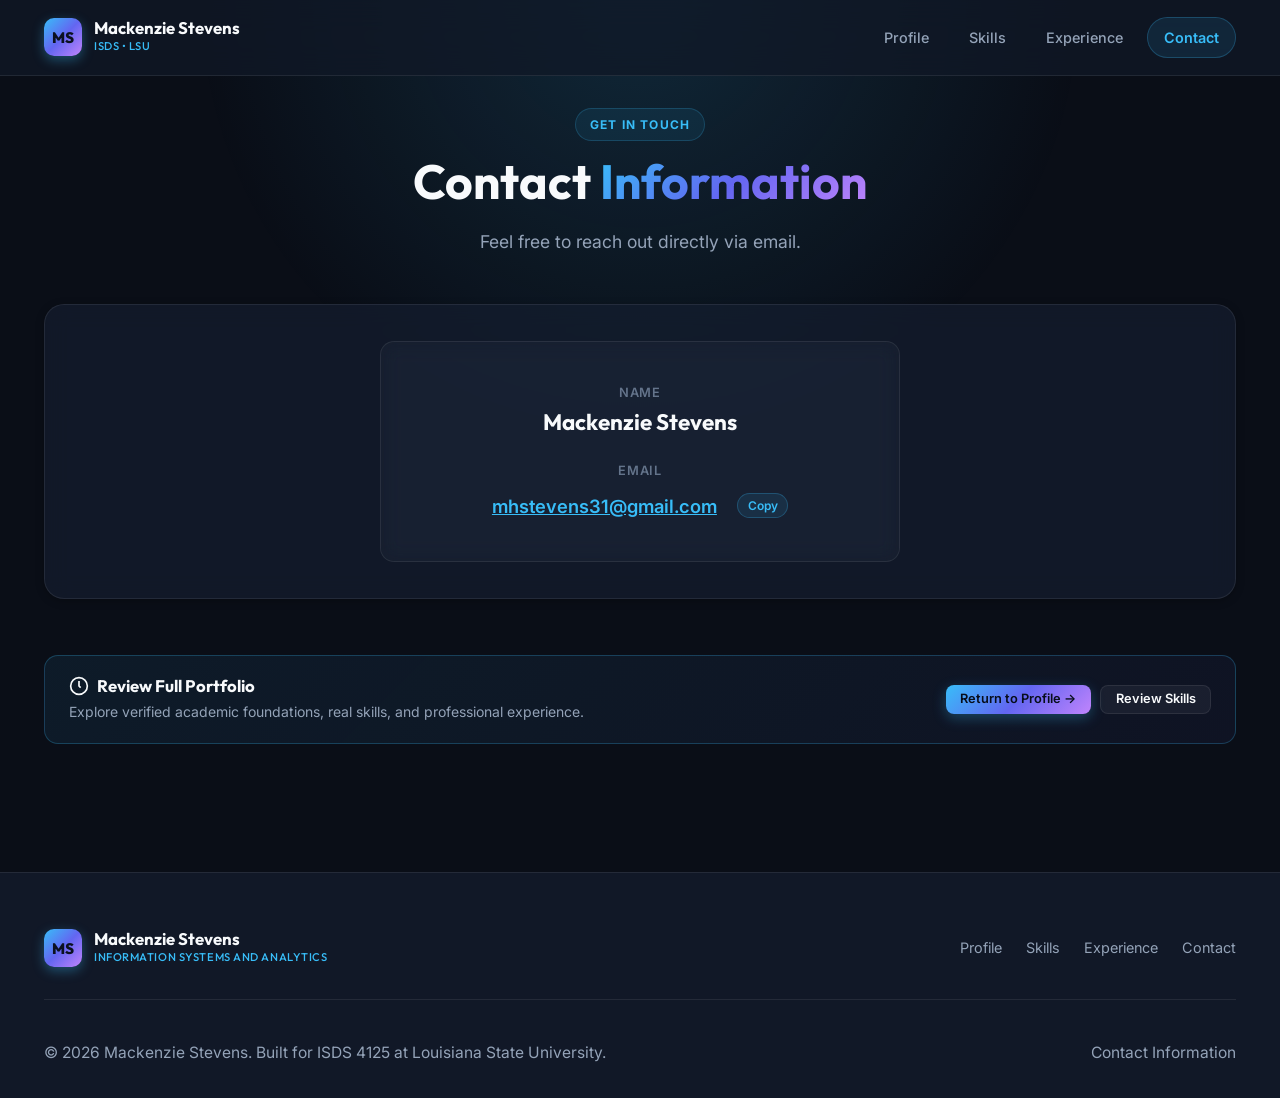
==== commit 8a9346da: "Removed false information and headshot and cleaned profile section" ====
--- a/contact.html
+++ b/contact.html
@@ -3,10 +3,10 @@
 <head>
   <meta charset="UTF-8">
   <meta name="viewport" content="width=device-width, initial-scale=1.0">
-  <meta name="description" content="Contact Mackenzie Stevens - Comprehensive inquiry portal, recruiter FAQs, LSU campus office hours, virtual meeting scheduling, and direct communication channels.">
-  <meta name="keywords" content="Mackenzie Stevens, Contact, Hire, ISDS, LSU, Business Systems Analyst, Email, LinkedIn, Baton Rouge">
+  <meta name="description" content="Contact Mackenzie Stevens - Official contact information.">
+  <meta name="keywords" content="Mackenzie Stevens, Contact, Email, LSU ISDS">
   <meta name="author" content="Mackenzie Stevens">
-  <title>Contact Portal & Consultation | Mackenzie Stevens | ISDS</title>
+  <title>Contact | Mackenzie Stevens | LSU ISDS</title>
   <link rel="stylesheet" href="styles.css">
   <link rel="icon" href="data:image/svg+xml,<svg xmlns=%22http://www.w3.org/2000/svg%22 viewBox=%220 0 100 100%22><text y=%22.9em%22 font-size=%2290%22>📬</text></svg>">
 </head>
@@ -48,238 +48,28 @@
 
       <!-- Page Header Hero -->
       <section class="page-hero">
-        <span class="section-label">Consultation & Inquiry Portal</span>
-        <h1>Let's Connect & <span class="gradient-text">Collaborate</span></h1>
+        <span class="section-label">Get In Touch</span>
+        <h1>Contact <span class="gradient-text">Information</span></h1>
         <p>
-          Available for full-time opportunities (post-graduation May 2026), analytics consulting, academic collaborations, and professional networking. Reach out via the interactive portal or direct channels below.
+          Feel free to reach out directly via email.
         </p>
       </section>
 
-      <!-- Main Contact Hub Grid -->
-      <section class="contact-hub-grid" aria-label="Interactive Contact Portal and Direct Details">
-
-        <!-- Left Column: Comprehensive Inquiry Form -->
-        <div class="stream-section" style="padding: 2.25rem;">
-          <div class="section-header" style="margin-bottom: 1.5rem;">
-            <span class="section-label">Direct Message</span>
-            <h2 style="font-size: 1.5rem;">Send a Detailed <span class="gradient-text">Inquiry</span></h2>
-            <p class="section-subtitle">Fill in the particulars below and I will respond within 24–48 business hours.</p>
+      <!-- Contact Details Card -->
+      <section class="stream-section" id="contact-info" aria-label="Contact Information" style="margin-bottom: 3.5rem;">
+        <div class="skills-simple-card" style="max-width: 520px; margin: 0 auto; text-align: center; padding: 2.5rem 2rem;">
+          <div style="margin-bottom: 1.5rem;">
+            <span style="font-size: 0.8rem; text-transform: uppercase; letter-spacing: 0.05em; color: var(--text-muted); font-weight: 600; display: block; margin-bottom: 0.35rem;">Name</span>
+            <h2 style="font-size: 1.4rem; color: var(--text-primary); margin: 0; font-weight: 700;">Mackenzie Stevens</h2>
           </div>
-
-          <form class="contact-form" id="expanded-contact-form" onsubmit="handleExpandedContactSubmit(event)">
-            <div style="display: grid; grid-template-columns: 1fr 1fr; gap: 1rem;">
-              <div class="form-group">
-                <label for="exp-name">Full Name *</label>
-                <input type="text" id="exp-name" class="form-control" placeholder="e.g. Sarah Jenkins" required>
-              </div>
-              <div class="form-group">
-                <label for="exp-email">Email Address *</label>
-                <input type="email" id="exp-email" class="form-control" placeholder="sjenkins@company.com" required>
-              </div>
+          <div>
+            <span style="font-size: 0.8rem; text-transform: uppercase; letter-spacing: 0.05em; color: var(--text-muted); font-weight: 600; display: block; margin-bottom: 0.35rem;">Email</span>
+            <div style="display: inline-flex; align-items: center; justify-content: center; gap: 0.75rem; margin-top: 0.25rem;">
+              <a href="mailto:mhstevens31@gmail.com" style="font-size: 1.15rem; font-weight: 600; color: var(--primary); text-decoration: underline;">mhstevens31@gmail.com</a>
+              <button type="button" class="copy-badge-btn" onclick="copyEmail()" id="copy-email-btn" title="Copy email address">
+                Copy
+              </button>
             </div>
-
-            <div style="display: grid; grid-template-columns: 1fr 1fr; gap: 1rem;">
-              <div class="form-group">
-                <label for="exp-org">Organization / Company</label>
-                <input type="text" id="exp-org" class="form-control" placeholder="e.g. Chevron, Deloitte, IBM">
-              </div>
-              <div class="form-group">
-                <label for="exp-inquiry-type">Inquiry Category *</label>
-                <select id="exp-inquiry-type" class="form-control" style="background:var(--bg-surface-elevated); color:var(--text-primary); cursor:pointer;" required>
-                  <option value="" disabled selected>Select an option...</option>
-                  <option value="Full-Time Hiring">Full-Time Career Opportunity</option>
-                  <option value="Internship">Summer / Fall Internship</option>
-                  <option value="Consulting Project">Business Systems / BI Consulting</option>
-                  <option value="Academic Collaboration">Academic & Research Collaboration</option>
-                  <option value="General Networking">General Professional Networking</option>
-                </select>
-              </div>
-            </div>
-
-            <div class="form-group">
-              <label for="exp-subject">Subject *</label>
-              <input type="text" id="exp-subject" class="form-control" placeholder="e.g. Systems Analyst Role / BI Capstone Discussion" required>
-            </div>
-
-            <div class="form-group">
-              <label for="exp-message">Detailed Message *</label>
-              <textarea id="exp-message" class="form-control" rows="5" placeholder="Share context regarding your timeline, team, or project requirements..." required></textarea>
-            </div>
-
-            <button type="submit" class="btn btn-primary" id="exp-submit-btn" style="width: 100%;">
-              <svg width="18" height="18" viewBox="0 0 24 24" fill="none" stroke="currentColor" stroke-width="2" stroke-linecap="round" stroke-linejoin="round" aria-hidden="true"><line x1="22" y1="2" x2="11" y2="13"></line><polygon points="22 2 15 22 11 13 2 9 22 2"></polygon></svg>
-              Transmit Inquiry Message
-            </button>
-
-            <div class="form-status" id="exp-form-status" role="alert">
-              Thank you! Your inquiry has been prepared. Your default mail client will launch with these details pre-populated. You may also email directly to mstevens@lsu.edu.
-            </div>
-          </form>
-        </div>
-
-        <!-- Right Column: Direct Channels & Office Info -->
-        <div style="display: flex; flex-direction: column; gap: 1.5rem;">
-
-          <!-- Direct Channels Card -->
-          <div class="stream-section" style="padding: 1.75rem;">
-            <div class="section-header" style="margin-bottom: 1.25rem;">
-              <span class="section-label">Direct Channels</span>
-              <h3 style="font-size: 1.2rem; color: var(--text-primary);">Immediate Contact Info</h3>
-            </div>
-
-            <div style="display: flex; flex-direction: column; gap: 1.2rem;">
-              <!-- Email -->
-              <div style="display: flex; align-items: flex-start; gap: 0.85rem;">
-                <div class="skill-icon-wrapper" style="width:38px; height:38px;">
-                  <svg width="18" height="18" viewBox="0 0 24 24" fill="none" stroke="currentColor" stroke-width="2"><path d="M4 4h16c1.1 0 2 .9 2 2v12c0 1.1-.9 2-2 2H4c-1.1 0-2-.9-2-2V6c0-1.1.9-2 2-2z"></path><polyline points="22,6 12,13 2,6"></polyline></svg>
-                </div>
-                <div>
-                  <span style="font-size: 0.75rem; color: var(--text-muted); text-transform: uppercase; font-weight: 600;">Official University Email</span>
-                  <div style="display: flex; align-items: center; margin-top: 0.15rem;">
-                    <a href="mailto:mstevens@lsu.edu" style="font-size: 0.95rem; font-weight: 600; color: var(--primary);">mstevens@lsu.edu</a>
-                    <button type="button" class="copy-badge-btn" onclick="copyEmail()" id="copy-email-btn" title="Copy email address">
-                      Copy
-                    </button>
-                  </div>
-                </div>
-              </div>
-
-              <!-- LinkedIn -->
-              <div style="display: flex; align-items: flex-start; gap: 0.85rem;">
-                <div class="skill-icon-wrapper" style="width:38px; height:38px;">
-                  <svg width="18" height="18" viewBox="0 0 24 24" fill="currentColor"><path d="M19 3a2 2 0 0 1 2 2v14a2 2 0 0 1-2 2H5a2 2 0 0 1-2-2V5a2 2 0 0 1 2-2h14m-.5 15.5v-5.3a3.26 3.26 0 0 0-3.26-3.26c-.85 0-1.84.52-2.28 1.3v-1.11h-2.79v8.37h2.79v-4.93c0-.77.62-1.4 1.39-1.4a1.4 1.4 0 0 1 1.4 1.4v4.93h2.75M6.46 10.9v8.37H9.2V10.9H6.46M7.83 6.24c-.92 0-1.67.75-1.67 1.67 0 .92.75 1.68 1.67 1.68.93 0 1.68-.76 1.68-1.68 0-.92-.75-1.67-1.68-1.67Z"/></svg>
-                </div>
-                <div>
-                  <span style="font-size: 0.75rem; color: var(--text-muted); text-transform: uppercase; font-weight: 600;">Professional Network</span>
-                  <div style="margin-top: 0.15rem;">
-                    <a href="https://linkedin.com" target="_blank" rel="noopener noreferrer" style="font-size: 0.95rem; font-weight: 600; color: var(--primary);">
-                      linkedin.com/in/mackenzie-stevens &rarr;
-                    </a>
-                  </div>
-                </div>
-              </div>
-
-              <!-- GitHub -->
-              <div style="display: flex; align-items: flex-start; gap: 0.85rem;">
-                <div class="skill-icon-wrapper" style="width:38px; height:38px;">
-                  <svg width="18" height="18" viewBox="0 0 24 24" fill="currentColor"><path d="M12 2A10 10 0 0 0 2 12c0 4.42 2.87 8.17 6.84 9.5.5.08.66-.23.66-.5v-1.69c-2.77.6-3.36-1.34-3.36-1.34-.46-1.16-1.11-1.47-1.11-1.47-.91-.62.07-.6.07-.6 1 .07 1.53 1.03 1.53 1.03.87 1.52 2.34 1.07 2.91.83.1-.65.35-1.09.63-1.34-2.22-.25-4.55-1.11-4.55-4.92 0-1.11.38-2 1.03-2.71-.1-.25-.45-1.29.1-2.64 0 0 .84-.27 2.75 1.02.79-.22 1.65-.33 2.5-.33.85 0 1.71.11 2.5.33 1.91-1.29 2.75-1.02 2.75-1.02.55 1.35.2 2.39.1 2.64.65.71 1.03 1.6 1.03 2.71 0 3.82-2.34 4.66-4.57 4.91.36.31.69.92.69 1.85V21c0 .27.16.59.67.5C19.14 20.16 22 16.42 22 12A10 10 0 0 0 12 2Z"/></svg>
-                </div>
-                <div>
-                  <span style="font-size: 0.75rem; color: var(--text-muted); text-transform: uppercase; font-weight: 600;">Code Repositories</span>
-                  <div style="margin-top: 0.15rem;">
-                    <a href="https://github.com/mstev31" target="_blank" rel="noopener noreferrer" style="font-size: 0.95rem; font-weight: 600; color: var(--primary);">
-                      github.com/mstev31 &rarr;
-                    </a>
-                  </div>
-                </div>
-              </div>
-            </div>
-          </div>
-
-          <!-- Campus Office & Availability Card -->
-          <div class="stream-section" style="padding: 1.75rem;">
-            <div class="section-header" style="margin-bottom: 1rem;">
-              <span class="section-label">Campus Location</span>
-              <h3 style="font-size: 1.2rem; color: var(--text-primary);">LSU Academic Office</h3>
-            </div>
-
-            <div style="font-size: 0.9rem; color: var(--text-secondary); line-height: 1.6;">
-              <p style="margin-bottom: 0.5rem;">
-                <strong style="color:var(--text-primary);">Business Education Complex (BEC)</strong><br>
-                E. J. Ourso College of Business<br>
-                Louisiana State University<br>
-                Baton Rouge, LA 70803
-              </p>
-              <p style="margin-bottom: 0.75rem;">
-                <strong style="color:var(--text-primary);">Campus Office Hours:</strong><br>
-                Monday & Wednesday: 2:00 PM – 4:30 PM<br>
-                Friday: By appointment
-              </p>
-            </div>
-          </div>
-
-          <!-- Virtual Discovery Meeting Card -->
-          <div class="schedule-card">
-            <h3 style="font-size: 1.15rem; color: var(--text-primary); margin-bottom: 0.35rem;">Virtual Discovery Call</h3>
-            <p style="font-size: 0.85rem; color: var(--text-secondary); line-height: 1.5; margin-bottom: 1rem;">
-              Available for 15-minute introductory coffee chats or 30-minute technical discussions via Microsoft Teams or Zoom.
-            </p>
-            <a href="mailto:mstevens@lsu.edu?subject=Request%20for%20Discovery%20Call%20with%20Mackenzie%20Stevens" class="btn btn-primary btn-sm" style="width: 100%;">
-              Request Meeting Slot &rarr;
-            </a>
-          </div>
-
-        </div>
-
-      </section>
-
-      <!-- Recruiter & Hiring Manager FAQ -->
-      <section aria-labelledby="faq-heading" style="margin-bottom: 3.5rem;">
-        <div class="section-header">
-          <span class="section-label">Candidate Brief</span>
-          <h2 id="faq-heading">Recruiter & Hiring Manager <span class="gradient-text">FAQ</span></h2>
-          <p class="section-subtitle">Quick answers to standard vetting questions regarding availability, authorization, and preferred roles</p>
-        </div>
-
-        <div class="faq-grid">
-          <div class="faq-card">
-            <h3 class="faq-question">
-              <svg width="18" height="18" viewBox="0 0 24 24" fill="none" stroke="currentColor" stroke-width="2" style="color:var(--primary);"><circle cx="12" cy="12" r="10"></circle><polyline points="12 6 12 12 14 14"></polyline></svg>
-              What is Mackenzie's graduation & start date?
-            </h3>
-            <p class="faq-answer">
-              Graduating in May 2026 with a B.S. in Information Systems & Decision Sciences from LSU. Available for full-time onboarding starting June 1, 2026.
-            </p>
-          </div>
-
-          <div class="faq-card">
-            <h3 class="faq-question">
-              <svg width="18" height="18" viewBox="0 0 24 24" fill="none" stroke="currentColor" stroke-width="2" style="color:var(--primary);"><rect x="3" y="11" width="18" height="11" rx="2" ry="2"></rect><path d="M7 11V7a5 5 0 0 1 10 0v4"></path></svg>
-              What is Mackenzie's work authorization status?
-            </h3>
-            <p class="faq-answer">
-              United States Citizen. Fully authorized to work in the United States permanently without requiring visa sponsorship or corporate petitioning now or in the future.
-            </p>
-          </div>
-
-          <div class="faq-card">
-            <h3 class="faq-question">
-              <svg width="18" height="18" viewBox="0 0 24 24" fill="none" stroke="currentColor" stroke-width="2" style="color:var(--primary);"><circle cx="12" cy="12" r="10"></circle><line x1="2" y1="12" x2="22" y2="12"></line><path d="M12 2a15.3 15.3 0 0 1 4 10 15.3 15.3 0 0 1-4 10 15.3 15.3 0 0 1-4-10 15.3 15.3 0 0 1 4-10z"></path></svg>
-              Is Mackenzie open to relocation or remote?
-            </h3>
-            <p class="faq-answer">
-              Yes! Open to corporate relocation (top target markets include Houston, Dallas, Austin, Atlanta, Charlotte, and Baton Rouge/New Orleans) as well as full-time remote or hybrid positions.
-            </p>
-          </div>
-
-          <div class="faq-card">
-            <h3 class="faq-question">
-              <svg width="18" height="18" viewBox="0 0 24 24" fill="none" stroke="currentColor" stroke-width="2" style="color:var(--primary);"><polygon points="12 2 15.09 8.26 22 9.27 17 14.14 18.18 21.02 12 17.77 5.82 21.02 7 14.14 2 9.27 8.91 8.26 12 2"></polygon></svg>
-              What roles are best aligned with Mackenzie's skill set?
-            </h3>
-            <p class="faq-answer">
-              Business Systems Analyst, Data / BI Analyst, IT Solutions Consultant, Enterprise Systems Engineer, Cloud Operations Analyst, and Technical Product Management Associate.
-            </p>
-          </div>
-
-          <div class="faq-card">
-            <h3 class="faq-question">
-              <svg width="18" height="18" viewBox="0 0 24 24" fill="none" stroke="currentColor" stroke-width="2" style="color:var(--primary);"><path d="M14 2H6a2 2 0 0 0-2 2v16a2 2 0 0 0 2 2h12a2 2 0 0 0 2-2V8z"></path><polyline points="14 2 14 8 20 8"></polyline></svg>
-              Can I request professional references?
-            </h3>
-            <p class="faq-answer">
-              Yes. Direct contact recommendations from NexGen Logistics directors and LSU ISDS faculty advisors are readily provided upon request.
-            </p>
-          </div>
-
-          <div class="faq-card">
-            <h3 class="faq-question">
-              <svg width="18" height="18" viewBox="0 0 24 24" fill="none" stroke="currentColor" stroke-width="2" style="color:var(--primary);"><polyline points="16 18 22 12 16 6"></polyline><polyline points="8 6 2 12 8 18"></polyline></svg>
-              Are technical assessments welcomed?
-            </h3>
-            <p class="faq-answer">
-              Yes. Mackenzie routinely completes SQL live-querying exercises, database schema design whiteboard sessions, and Python analytical modeling assessments.
-            </p>
           </div>
         </div>
       </section>
@@ -289,12 +79,12 @@
         <div class="expansion-cta-text">
           <h4>
             <svg width="20" height="20" viewBox="0 0 24 24" fill="none" stroke="currentColor" stroke-width="2"><circle cx="12" cy="12" r="10"></circle><polyline points="12 6 12 12 14 14"></polyline></svg>
-            Review the Full Portfolio & Homepage
+            Review Full Portfolio
           </h4>
-          <p>Return to the main overview to review the four primary pillars: Profile, Skills, Experience, and Contact.</p>
+          <p>Explore verified academic foundations, real skills, and professional experience.</p>
         </div>
         <div style="display:flex; gap:0.6rem; flex-wrap:wrap;">
-          <a href="index.html" class="btn btn-primary btn-sm">Return to Profile / Home &rarr;</a>
+          <a href="index.html" class="btn btn-primary btn-sm">Return to Profile &rarr;</a>
           <a href="skills.html" class="btn btn-secondary btn-sm">Review Skills</a>
         </div>
       </section>
@@ -310,7 +100,7 @@
           <div class="brand-monogram">MS</div>
           <div class="brand-name">
             <span>Mackenzie Stevens</span>
-            <span>Information Systems & Decision Sciences</span>
+            <span>Information Systems and Analytics</span>
           </div>
         </div>
         <nav class="footer-nav" aria-label="Footer Navigation">
@@ -322,7 +112,7 @@
       </div>
       <div class="footer-bottom">
         <p>&copy; 2026 Mackenzie Stevens. Built for ISDS 4125 at Louisiana State University.</p>
-        <p>Inquiry Portal & Consultation Scheduling</p>
+        <p>Contact Information</p>
       </div>
     </div>
   </footer>
@@ -351,35 +141,17 @@
 
     // Copy Email to Clipboard helper
     function copyEmail() {
-      navigator.clipboard.writeText('mstevens@lsu.edu').then(() => {
+      navigator.clipboard.writeText('mhstevens31@gmail.com').then(() => {
         const btn = document.getElementById('copy-email-btn');
         btn.textContent = 'Copied!';
         btn.style.background = 'var(--accent-emerald)';
         btn.style.color = '#040914';
         setTimeout(() => {
           btn.textContent = 'Copy';
-          btn.style.background = 'rgba(56, 189, 248, 0.1)';
-          btn.style.color = 'var(--primary)';
-        }, 2500);
+          btn.style.background = '';
+          btn.style.color = '';
+        }, 2000);
       });
-    }
-
-    // Expanded contact form handler
-    function handleExpandedContactSubmit(event) {
-      event.preventDefault();
-      const name = document.getElementById('exp-name').value;
-      const email = document.getElementById('exp-email').value;
-      const org = document.getElementById('exp-org').value || 'Not Specified';
-      const category = document.getElementById('exp-inquiry-type').value;
-      const subject = document.getElementById('exp-subject').value;
-      const message = document.getElementById('exp-message').value;
-
-      const statusBox = document.getElementById('exp-form-status');
-      statusBox.classList.add('success');
-
-      const fullBody = `Inquiry Category: ${category}\nFrom: ${name} (${email})\nOrganization: ${org}\n\nMessage:\n${message}`;
-      const mailtoUrl = `mailto:mstevens@lsu.edu?subject=${encodeURIComponent(`[${category}] ${subject}`)}&body=${encodeURIComponent(fullBody)}`;
-      window.location.href = mailtoUrl;
     }
   </script>
 </body>
--- a/styles.css
+++ b/styles.css
@@ -443,38 +443,8 @@
   top: 0;
   left: 0;
   right: 0;
-  height: 90px;
-  background: linear-gradient(135deg, rgba(56, 189, 248, 0.2), rgba(99, 102, 241, 0.2));
-  border-bottom: 1px solid var(--border-subtle);
-}
-
-.avatar-wrapper {
-  position: relative;
-  width: 130px;
-  height: 130px;
-  margin: 1.5rem auto 1.25rem;
-}
-
-.avatar-img {
-  width: 100%;
-  height: 100%;
-  object-fit: cover;
-  border-radius: 50%;
-  border: 4px solid var(--bg-surface);
-  box-shadow: 0 8px 24px rgba(0, 0, 0, 0.5), 0 0 0 2px var(--primary);
-}
-
-.status-indicator {
-  position: absolute;
-  bottom: 6px;
-  right: 6px;
-  display: flex;
-  align-items: center;
-  justify-content: center;
-  width: 24px;
-  height: 24px;
-  background: var(--bg-surface);
-  border-radius: 50%;
+  height: 4px;
+  background: linear-gradient(135deg, var(--primary), var(--secondary));
 }
 
 .status-dot {
@@ -1106,6 +1076,17 @@
   gap: 0.4rem;
 }
 
+.resume-meta-item a {
+  color: inherit;
+  text-decoration: none;
+  transition: color var(--transition-fast);
+}
+
+.resume-meta-item a:hover {
+  color: var(--primary);
+  text-decoration: underline;
+}
+
 .resume-section {
   background: var(--bg-card);
   border: 1px solid var(--border-subtle);
@@ -1173,6 +1154,36 @@
   color: var(--text-secondary);
   margin-bottom: 0.45rem;
   line-height: 1.6;
+}
+
+.skills-simple-card {
+  background: rgba(255, 255, 255, 0.02);
+  border: 1px solid var(--border-subtle);
+  border-radius: var(--radius-md);
+  padding: 1.75rem 2rem;
+  backdrop-filter: blur(10px);
+}
+
+.skills-simple-list {
+  columns: 2;
+  -webkit-columns: 2;
+  column-gap: 2.5rem;
+  padding-left: 1.25rem;
+  margin: 0;
+}
+
+.skills-simple-list li {
+  font-size: 0.95rem;
+  color: var(--text-secondary);
+  margin-bottom: 0.5rem;
+  line-height: 1.6;
+}
+
+@media (max-width: 640px) {
+  .skills-simple-list {
+    columns: 1;
+    -webkit-columns: 1;
+  }
 }
 
 .cert-grid {
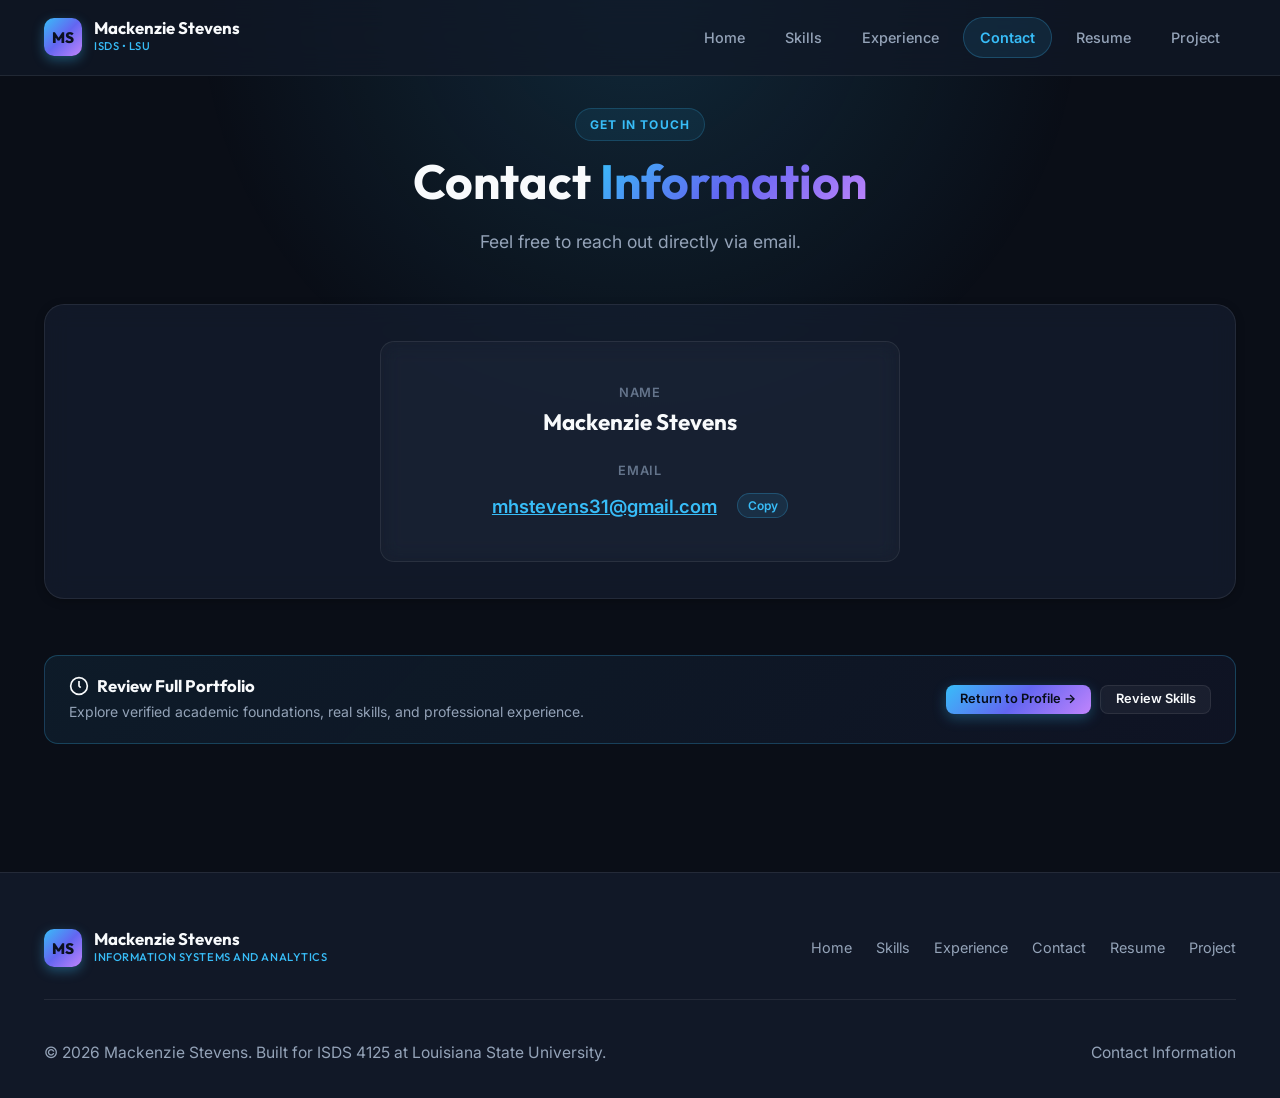
==== commit 4d289f0d: "Updated project page with real SharePoint onboarding project" ====
--- a/contact.html
+++ b/contact.html
@@ -32,10 +32,12 @@
 
         <nav class="site-nav" aria-label="Main Navigation">
           <ul class="nav-links" id="nav-menu">
-            <li><a href="index.html" class="nav-link">Profile</a></li>
+            <li><a href="index.html" class="nav-link">Home</a></li>
             <li><a href="skills.html" class="nav-link">Skills</a></li>
             <li><a href="experience.html" class="nav-link">Experience</a></li>
             <li><a href="contact.html" class="nav-link active" aria-current="page">Contact</a></li>
+            <li><a href="resume.html" class="nav-link">Resume</a></li>
+            <li><a href="project.html" class="nav-link">Project</a></li>
           </ul>
         </nav>
       </div>
@@ -104,10 +106,12 @@
           </div>
         </div>
         <nav class="footer-nav" aria-label="Footer Navigation">
-          <a href="index.html">Profile</a>
+          <a href="index.html">Home</a>
           <a href="skills.html">Skills</a>
           <a href="experience.html">Experience</a>
           <a href="contact.html">Contact</a>
+          <a href="resume.html">Resume</a>
+          <a href="project.html">Project</a>
         </nav>
       </div>
       <div class="footer-bottom">
@@ -125,6 +129,9 @@
       if (href === currentPath || (currentPath === '' && href === 'index.html')) {
         link.classList.add('active');
         link.setAttribute('aria-current', 'page');
+      } else {
+        link.classList.remove('active');
+        link.removeAttribute('aria-current');
       }
     });
 
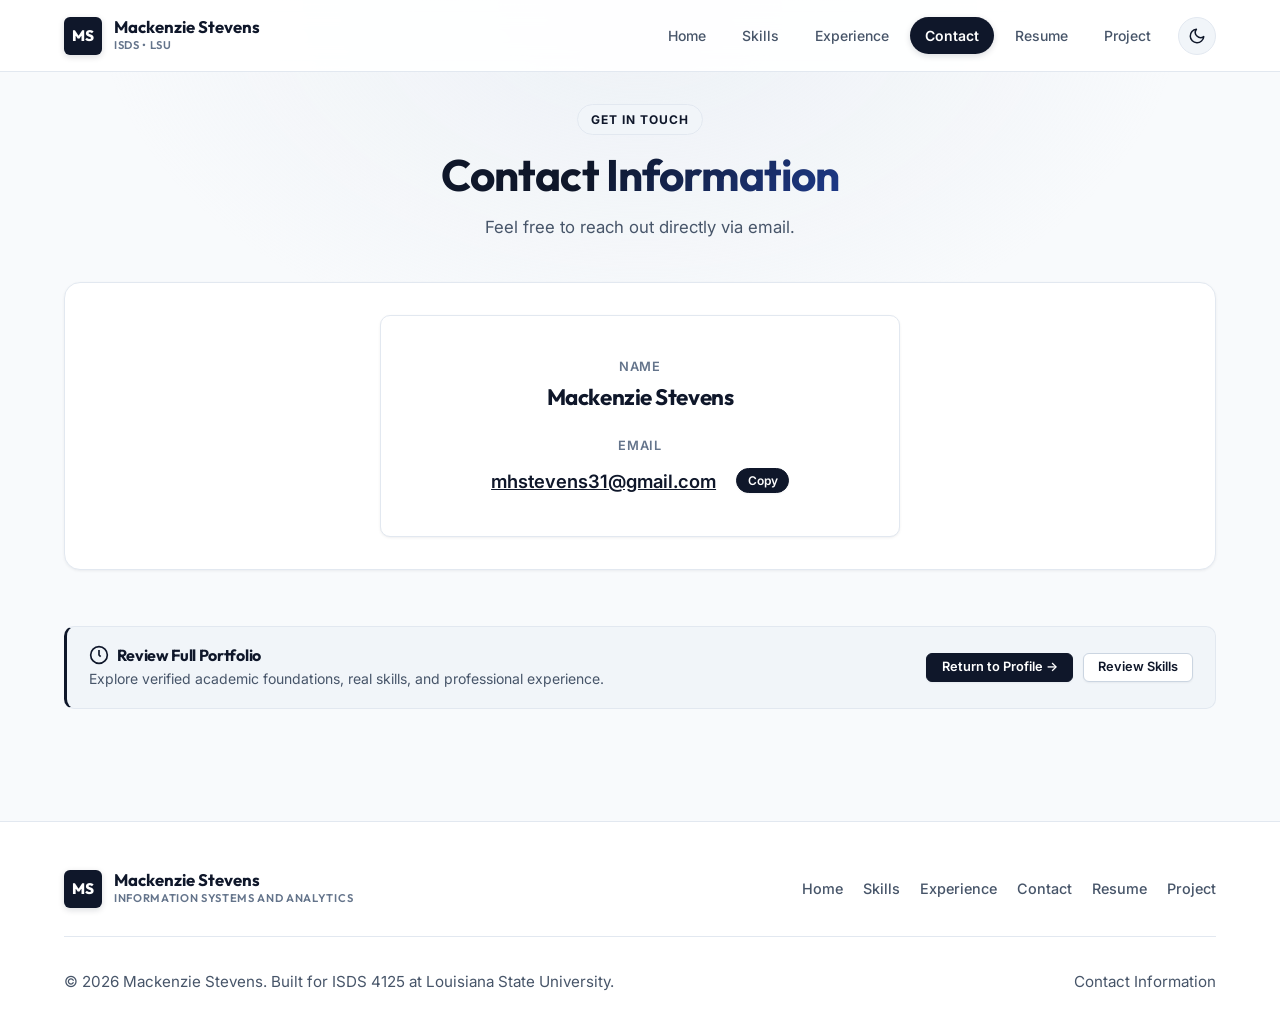
==== commit 162db69b: "Refined design, added light/dark mode toggle, reduced clutter" ====
--- a/contact.html
+++ b/contact.html
@@ -1,5 +1,5 @@
 <!DOCTYPE html>
-<html lang="en">
+<html lang="en" data-theme="light">
 <head>
   <meta charset="UTF-8">
   <meta name="viewport" content="width=device-width, initial-scale=1.0">
@@ -9,6 +9,16 @@
   <title>Contact | Mackenzie Stevens | LSU ISDS</title>
   <link rel="stylesheet" href="styles.css">
   <link rel="icon" href="data:image/svg+xml,<svg xmlns=%22http://www.w3.org/2000/svg%22 viewBox=%220 0 100 100%22><text y=%22.9em%22 font-size=%2290%22>📬</text></svg>">
+  <script>
+    (function() {
+      const savedTheme = localStorage.getItem('theme');
+      if (savedTheme === 'dark') {
+        document.documentElement.setAttribute('data-theme', 'dark');
+      } else {
+        document.documentElement.setAttribute('data-theme', 'light');
+      }
+    })();
+  </script>
 </head>
 <body>
 
@@ -24,22 +34,29 @@
           </div>
         </a>
 
-        <button class="mobile-toggle" id="mobile-toggle" aria-label="Toggle navigation menu" aria-expanded="false">
-          <span></span>
-          <span></span>
-          <span></span>
-        </button>
+        <div class="nav-end">
+          <nav class="site-nav" aria-label="Main Navigation">
+            <ul class="nav-links" id="nav-menu">
+              <li><a href="index.html" class="nav-link">Home</a></li>
+              <li><a href="skills.html" class="nav-link">Skills</a></li>
+              <li><a href="experience.html" class="nav-link">Experience</a></li>
+              <li><a href="contact.html" class="nav-link active" aria-current="page">Contact</a></li>
+              <li><a href="resume.html" class="nav-link">Resume</a></li>
+              <li><a href="project.html" class="nav-link">Project</a></li>
+            </ul>
+          </nav>
 
-        <nav class="site-nav" aria-label="Main Navigation">
-          <ul class="nav-links" id="nav-menu">
-            <li><a href="index.html" class="nav-link">Home</a></li>
-            <li><a href="skills.html" class="nav-link">Skills</a></li>
-            <li><a href="experience.html" class="nav-link">Experience</a></li>
-            <li><a href="contact.html" class="nav-link active" aria-current="page">Contact</a></li>
-            <li><a href="resume.html" class="nav-link">Resume</a></li>
-            <li><a href="project.html" class="nav-link">Project</a></li>
-          </ul>
-        </nav>
+          <button id="theme-toggle" class="theme-toggle" aria-label="Toggle dark mode" title="Switch between dark and light mode">
+            <svg class="sun-icon" width="18" height="18" viewBox="0 0 24 24" fill="none" stroke="currentColor" stroke-width="2" stroke-linecap="round" stroke-linejoin="round" aria-hidden="true"><circle cx="12" cy="12" r="5"></circle><line x1="12" y1="1" x2="12" y2="3"></line><line x1="12" y1="21" x2="12" y2="23"></line><line x1="4.22" y1="4.22" x2="5.64" y2="5.64"></line><line x1="18.36" y1="18.36" x2="19.78" y2="19.78"></line><line x1="1" y1="12" x2="3" y2="12"></line><line x1="21" y1="12" x2="23" y2="12"></line><line x1="4.22" y1="19.78" x2="5.64" y2="18.36"></line><line x1="18.36" y1="5.64" x2="19.78" y2="4.22"></line></svg>
+            <svg class="moon-icon" width="18" height="18" viewBox="0 0 24 24" fill="none" stroke="currentColor" stroke-width="2" stroke-linecap="round" stroke-linejoin="round" aria-hidden="true"><path d="M21 12.79A9 9 0 1 1 11.21 3 7 7 0 0 0 21 12.79z"></path></svg>
+          </button>
+
+          <button class="mobile-toggle" id="mobile-toggle" aria-label="Toggle navigation menu" aria-expanded="false">
+            <span></span>
+            <span></span>
+            <span></span>
+          </button>
+        </div>
       </div>
     </div>
   </header>
@@ -146,6 +163,23 @@
       });
     }
 
+    // Theme toggle
+    const themeToggleBtn = document.getElementById('theme-toggle');
+    if (themeToggleBtn) {
+      const isInitialDark = document.documentElement.getAttribute('data-theme') === 'dark';
+      themeToggleBtn.setAttribute('aria-label', isInitialDark ? 'Switch to light mode' : 'Switch to dark mode');
+      themeToggleBtn.setAttribute('title', isInitialDark ? 'Switch to light mode' : 'Switch to dark mode');
+
+      themeToggleBtn.addEventListener('click', () => {
+        const isDark = document.documentElement.getAttribute('data-theme') === 'dark';
+        const newTheme = isDark ? 'light' : 'dark';
+        document.documentElement.setAttribute('data-theme', newTheme);
+        localStorage.setItem('theme', newTheme);
+        themeToggleBtn.setAttribute('aria-label', newTheme === 'dark' ? 'Switch to light mode' : 'Switch to dark mode');
+        themeToggleBtn.setAttribute('title', newTheme === 'dark' ? 'Switch to light mode' : 'Switch to dark mode');
+      });
+    }
+
     // Copy Email to Clipboard helper
     function copyEmail() {
       navigator.clipboard.writeText('mhstevens31@gmail.com').then(() => {
--- a/styles.css
+++ b/styles.css
@@ -1,6 +1,7 @@
 /* ==========================================================================
    Mackenzie Stevens - Personal Portfolio & Resume Design System
    ISDS 4125 | Vanilla CSS Design System
+   Light / Dark Mode Dual Theme System via CSS Variables
    ========================================================================== */
 
 /* --------------------------------------------------------------------------
@@ -12,62 +13,132 @@
    CSS Custom Properties (Variables)
    -------------------------------------------------------------------------- */
 :root {
-  /* Color Palette - Modern Dark Slate & Luminous Cyan/Indigo */
+  /* LIGHT MODE (Default) */
+  --bg-base: #f8fafc;
+  --bg-surface: #ffffff;
+  --bg-surface-elevated: #ffffff;
+  --bg-surface-glass: rgba(255, 255, 255, 0.92);
+  --bg-card: #ffffff;
+  --bg-card-hover: #ffffff;
+  --bg-subtle: #f1f5f9;
+  --bg-tag: #f1f5f9;
+
+  /* Brand & Accents (Light Mode) */
+  --dark-accent: #0f172a;
+  --dark-accent-hover: #1e293b;
+  --dark-surface: #1e293b;
+  --primary: #0f172a;
+  --primary-accent: #2563eb;
+  --primary-glow: rgba(15, 23, 42, 0.08);
+  --primary-dark: #020617;
+  --secondary: #475569;
+  --secondary-glow: rgba(37, 99, 235, 0.08);
+
+  /* Status Accents */
+  --accent-purple: #7c3aed;
+  --accent-emerald: #059669;
+  --accent-amber: #d97706;
+  --accent-blue: #2563eb;
+
+  /* Gradients */
+  --gradient-brand: linear-gradient(135deg, #0f172a 0%, #1e3a8a 100%);
+  --gradient-glow: radial-gradient(ellipse at 50% 0%, rgba(226, 232, 240, 0.5) 0%, transparent 60%);
+  --gradient-card: linear-gradient(180deg, #ffffff 0%, #f8fafc 100%);
+
+  /* Typography */
+  --font-heading: 'Outfit', -apple-system, BlinkMacSystemFont, 'Segoe UI', Roboto, sans-serif;
+  --font-body: 'Inter', -apple-system, BlinkMacSystemFont, 'Segoe UI', Roboto, sans-serif;
+
+  /* Text Colors */
+  --text-primary: #0f172a;
+  --text-secondary: #475569;
+  --text-muted: #64748b;
+  --text-on-accent: #ffffff;
+
+  /* Borders & Dividers */
+  --border-subtle: #e2e8f0;
+  --border-medium: #cbd5e1;
+  --border-focus: #0f172a;
+  --border-active: #0f172a;
+
+  /* Shadows */
+  --shadow-xs: 0 1px 2px 0 rgba(15, 23, 42, 0.05);
+  --shadow-sm: 0 1px 3px 0 rgba(15, 23, 42, 0.06), 0 1px 2px -1px rgba(15, 23, 42, 0.04);
+  --shadow-md: 0 4px 12px -2px rgba(15, 23, 42, 0.08), 0 2px 6px -2px rgba(15, 23, 42, 0.04);
+  --shadow-lg: 0 12px 24px -4px rgba(15, 23, 42, 0.08), 0 4px 8px -2px rgba(15, 23, 42, 0.03);
+  --shadow-glow: 0 0 16px rgba(15, 23, 42, 0.06);
+
+  /* Layout & Sizing */
+  --container-max: 1200px;
+  --header-height: 72px;
+  --radius-sm: 6px;
+  --radius-md: 10px;
+  --radius-lg: 16px;
+  --radius-full: 9999px;
+
+  /* Transitions */
+  --transition-fast: 150ms cubic-bezier(0.4, 0, 0.2, 1);
+  --transition-normal: 250ms cubic-bezier(0.4, 0, 0.2, 1);
+  --transition-bounce: 350ms cubic-bezier(0.34, 1.56, 0.64, 1);
+
+  color-scheme: light;
+}
+
+/* --------------------------------------------------------------------------
+   DARK THEME VARIABLES
+   -------------------------------------------------------------------------- */
+[data-theme="dark"] {
   --bg-base: #0a0e17;
   --bg-surface: #111827;
   --bg-surface-elevated: #162032;
-  --bg-surface-glass: rgba(17, 24, 39, 0.75);
-  --bg-card: rgba(22, 32, 50, 0.65);
-  --bg-card-hover: rgba(28, 41, 65, 0.85);
-
-  /* Accents & Brand */
+  --bg-surface-glass: rgba(17, 24, 39, 0.88);
+  --bg-card: #131c2e;
+  --bg-card-hover: #19253d;
+  --bg-subtle: #1e293b;
+  --bg-tag: #1e293b;
+
+  /* Brand & Accents (Dark Mode) */
+  --dark-accent: #38bdf8;
+  --dark-accent-hover: #7dd3fc;
+  --dark-surface: #0a0e17;
   --primary: #38bdf8;
-  --primary-glow: rgba(56, 189, 248, 0.25);
+  --primary-accent: #38bdf8;
+  --primary-glow: rgba(56, 189, 248, 0.15);
   --primary-dark: #0284c7;
-  --secondary: #818cf8;
-  --secondary-glow: rgba(129, 140, 248, 0.25);
+  --secondary: #94a3b8;
+  --secondary-glow: rgba(56, 189, 248, 0.15);
+
+  /* Status Accents */
   --accent-purple: #c084fc;
   --accent-emerald: #34d399;
   --accent-amber: #fbbf24;
+  --accent-blue: #60a5fa;
 
   /* Gradients */
-  --gradient-brand: linear-gradient(135deg, #38bdf8 0%, #6366f1 50%, #c084fc 100%);
-  --gradient-glow: radial-gradient(circle at 50% 0%, rgba(56, 189, 248, 0.15) 0%, transparent 70%);
-  --gradient-card: linear-gradient(180deg, rgba(255, 255, 255, 0.04) 0%, rgba(255, 255, 255, 0.01) 100%);
-
-  /* Typography */
-  --font-heading: 'Outfit', -apple-system, BlinkMacSystemFont, 'Segoe UI', Roboto, sans-serif;
-  --font-body: 'Inter', -apple-system, BlinkMacSystemFont, 'Segoe UI', Roboto, sans-serif;
+  --gradient-brand: linear-gradient(135deg, #38bdf8 0%, #818cf8 100%);
+  --gradient-glow: radial-gradient(ellipse at 50% 0%, rgba(56, 189, 248, 0.12) 0%, transparent 70%);
+  --gradient-card: linear-gradient(180deg, rgba(255, 255, 255, 0.03) 0%, rgba(255, 255, 255, 0.01) 100%);
 
   /* Text Colors */
   --text-primary: #f8fafc;
   --text-secondary: #94a3b8;
   --text-muted: #64748b;
-  --text-on-accent: #0b1120;
+  --text-on-accent: #0f172a;
 
   /* Borders & Dividers */
   --border-subtle: rgba(255, 255, 255, 0.08);
-  --border-focus: rgba(56, 189, 248, 0.45);
+  --border-medium: rgba(255, 255, 255, 0.16);
+  --border-focus: #38bdf8;
   --border-active: #38bdf8;
 
   /* Shadows */
-  --shadow-sm: 0 2px 8px rgba(0, 0, 0, 0.25);
-  --shadow-md: 0 8px 24px -4px rgba(0, 0, 0, 0.35);
-  --shadow-lg: 0 16px 36px -6px rgba(0, 0, 0, 0.5);
-  --shadow-glow: 0 0 28px rgba(56, 189, 248, 0.2);
-
-  /* Layout & Sizing */
-  --container-max: 1240px;
-  --header-height: 76px;
-  --radius-sm: 8px;
-  --radius-md: 14px;
-  --radius-lg: 20px;
-  --radius-full: 9999px;
-
-  /* Transitions */
-  --transition-fast: 150ms cubic-bezier(0.4, 0, 0.2, 1);
-  --transition-normal: 250ms cubic-bezier(0.4, 0, 0.2, 1);
-  --transition-bounce: 350ms cubic-bezier(0.34, 1.56, 0.64, 1);
+  --shadow-xs: 0 1px 2px 0 rgba(0, 0, 0, 0.35);
+  --shadow-sm: 0 2px 4px 0 rgba(0, 0, 0, 0.4);
+  --shadow-md: 0 6px 18px -2px rgba(0, 0, 0, 0.55);
+  --shadow-lg: 0 14px 32px -4px rgba(0, 0, 0, 0.65);
+  --shadow-glow: 0 0 24px rgba(56, 189, 248, 0.2);
+
+  color-scheme: dark;
 }
 
 /* --------------------------------------------------------------------------
@@ -83,7 +154,7 @@
   font-family: var(--font-body);
   font-size: 16px;
   scroll-behavior: smooth;
-  color-scheme: dark;
+  transition: background-color var(--transition-normal), color var(--transition-normal);
 }
 
 body {
@@ -97,16 +168,17 @@
   display: flex;
   flex-direction: column;
   position: relative;
-}
-
-/* Atmospheric Ambient Background */
+  transition: background-color var(--transition-normal), color var(--transition-normal);
+}
+
+/* Subtle clean ambient lighting */
 body::before {
   content: '';
   position: fixed;
   top: 0;
-  left: 15%;
-  width: 70vw;
-  height: 50vh;
+  left: 0;
+  right: 0;
+  height: 420px;
   background: var(--gradient-glow);
   pointer-events: none;
   z-index: 0;
@@ -138,17 +210,18 @@
   font-family: var(--font-heading);
   color: var(--text-primary);
   font-weight: 700;
-  line-height: 1.2;
-}
-
-h1 { font-size: clamp(2rem, 4vw, 2.75rem); }
-h2 { font-size: clamp(1.5rem, 3vw, 2rem); }
-h3 { font-size: 1.25rem; }
-h4 { font-size: 1.1rem; }
+  line-height: 1.25;
+  letter-spacing: -0.02em;
+}
+
+h1 { font-size: clamp(2rem, 3.5vw, 2.65rem); }
+h2 { font-size: clamp(1.45rem, 2.5vw, 1.85rem); }
+h3 { font-size: 1.2rem; }
+h4 { font-size: 1.05rem; }
 
 p {
   color: var(--text-secondary);
-  font-size: 0.975rem;
+  font-size: 0.95rem;
 }
 
 .gradient-text {
@@ -164,12 +237,12 @@
   gap: 0.5rem;
   font-size: 0.75rem;
   font-weight: 700;
-  letter-spacing: 0.1em;
+  letter-spacing: 0.08em;
   text-transform: uppercase;
-  color: var(--primary);
-  background: rgba(56, 189, 248, 0.08);
-  border: 1px solid rgba(56, 189, 248, 0.2);
-  padding: 0.35rem 0.85rem;
+  color: var(--dark-accent);
+  background: var(--bg-subtle);
+  border: 1px solid var(--border-subtle);
+  padding: 0.3rem 0.8rem;
   border-radius: var(--radius-full);
   margin-bottom: 0.75rem;
 }
@@ -191,11 +264,11 @@
 main {
   flex: 1 0 auto;
   padding-top: calc(var(--header-height) + 2rem);
-  padding-bottom: 4rem;
-}
-
-/* --------------------------------------------------------------------------
-   Navigation Bar
+  padding-bottom: 3.5rem;
+}
+
+/* --------------------------------------------------------------------------
+   Navigation Bar & Top-Right Controls
    -------------------------------------------------------------------------- */
 .site-header {
   position: fixed;
@@ -204,8 +277,8 @@
   right: 0;
   height: var(--header-height);
   background: var(--bg-surface-glass);
-  backdrop-filter: blur(16px);
-  -webkit-backdrop-filter: blur(16px);
+  backdrop-filter: blur(12px);
+  -webkit-backdrop-filter: blur(12px);
   border-bottom: 1px solid var(--border-subtle);
   z-index: 1000;
   display: flex;
@@ -226,27 +299,33 @@
   gap: 0.75rem;
   font-family: var(--font-heading);
   font-weight: 700;
-  font-size: 1.2rem;
+  font-size: 1.15rem;
   color: var(--text-primary);
 }
 
 .brand-monogram {
   width: 38px;
   height: 38px;
-  background: var(--gradient-brand);
+  background: var(--dark-accent);
   color: var(--text-on-accent);
   font-weight: 800;
   font-size: 0.95rem;
-  border-radius: 10px;
+  border-radius: var(--radius-sm);
   display: flex;
   align-items: center;
   justify-content: center;
-  box-shadow: 0 4px 12px rgba(56, 189, 248, 0.35);
-  transition: transform var(--transition-bounce);
+  box-shadow: 0 2px 6px rgba(15, 23, 42, 0.15);
+  transition: transform var(--transition-bounce), background-color var(--transition-fast);
 }
 
 .brand-logo:hover .brand-monogram {
-  transform: rotate(-6deg) scale(1.05);
+  transform: translateY(-1px) scale(1.04);
+}
+
+[data-theme="dark"] .brand-monogram {
+  background: var(--gradient-brand);
+  color: #040914;
+  box-shadow: 0 2px 10px rgba(56, 189, 248, 0.35);
 }
 
 .brand-name {
@@ -257,17 +336,25 @@
 .brand-name span:first-child {
   font-size: 1.05rem;
   font-weight: 700;
-  line-height: 1.1;
+  line-height: 1.15;
+  color: var(--text-primary);
 }
 
 .brand-name span:last-child {
   font-size: 0.7rem;
-  font-weight: 500;
-  color: var(--primary);
-  letter-spacing: 0.05em;
+  font-weight: 600;
+  color: var(--text-muted);
+  letter-spacing: 0.06em;
   text-transform: uppercase;
 }
 
+/* Nav End wrapper grouping nav links, theme toggle, and mobile menu */
+.nav-end {
+  display: flex;
+  align-items: center;
+  gap: 0.75rem;
+}
+
 .site-nav {
   display: flex;
   align-items: center;
@@ -277,12 +364,12 @@
   display: flex;
   align-items: center;
   list-style: none;
-  gap: 0.5rem;
+  gap: 0.35rem;
 }
 
 .nav-link {
-  padding: 0.5rem 1rem;
-  font-size: 0.9rem;
+  padding: 0.45rem 0.95rem;
+  font-size: 0.875rem;
   font-weight: 500;
   color: var(--text-secondary);
   border-radius: var(--radius-full);
@@ -294,30 +381,63 @@
 
 .nav-link:hover {
   color: var(--text-primary);
-  background: rgba(255, 255, 255, 0.05);
+  background: var(--bg-subtle);
 }
 
 .nav-link.active {
-  color: var(--primary);
-  background: rgba(56, 189, 248, 0.1);
-  border: 1px solid rgba(56, 189, 248, 0.25);
+  color: #ffffff;
+  background: var(--dark-accent);
   font-weight: 600;
-}
-
-.nav-cta {
-  background: var(--gradient-brand);
-  color: #040914 !important;
-  padding: 0.55rem 1.25rem;
-  font-size: 0.875rem;
-  font-weight: 700;
+  box-shadow: 0 2px 6px rgba(15, 23, 42, 0.15);
+}
+
+[data-theme="dark"] .nav-link.active {
+  color: #040914;
+  background: var(--primary);
+  box-shadow: 0 2px 8px rgba(56, 189, 248, 0.3);
+}
+
+/* Theme Toggle Button (Top-Right of every page) */
+.theme-toggle {
+  display: inline-flex;
+  align-items: center;
+  justify-content: center;
+  width: 38px;
+  height: 38px;
   border-radius: var(--radius-full);
-  box-shadow: 0 2px 10px rgba(56, 189, 248, 0.3);
-  transition: transform var(--transition-fast), box-shadow var(--transition-fast);
-}
-
-.nav-cta:hover {
-  transform: translateY(-2px);
-  box-shadow: 0 6px 18px rgba(56, 189, 248, 0.45);
+  background: var(--bg-subtle);
+  border: 1px solid var(--border-subtle);
+  color: var(--text-primary);
+  cursor: pointer;
+  transition: all var(--transition-fast);
+  padding: 0;
+  flex-shrink: 0;
+}
+
+.theme-toggle:hover {
+  background: var(--border-subtle);
+  border-color: var(--border-medium);
+  transform: translateY(-1px);
+}
+
+.theme-toggle:focus-visible {
+  outline: 2px solid var(--primary);
+  outline-offset: 2px;
+}
+
+/* Icon Switching for Theme Toggle */
+.theme-toggle .sun-icon {
+  display: none;
+}
+.theme-toggle .moon-icon {
+  display: block;
+}
+
+[data-theme="dark"] .theme-toggle .sun-icon {
+  display: block;
+}
+[data-theme="dark"] .theme-toggle .moon-icon {
+  display: none;
 }
 
 /* Mobile Nav Toggle */
@@ -347,37 +467,54 @@
   justify-content: center;
   gap: 0.5rem;
   font-weight: 600;
-  font-size: 0.9rem;
-  padding: 0.75rem 1.35rem;
+  font-size: 0.875rem;
+  padding: 0.65rem 1.25rem;
   border-radius: var(--radius-md);
-  transition: all var(--transition-normal);
+  transition: all var(--transition-fast);
   text-align: center;
   line-height: 1;
 }
 
 .btn-primary {
-  background: var(--gradient-brand);
-  color: #070e1b;
-  box-shadow: 0 4px 14px rgba(56, 189, 248, 0.3);
+  background: var(--dark-accent);
+  color: #ffffff !important;
+  border: 1px solid var(--dark-accent);
+  box-shadow: var(--shadow-xs);
 }
 
 .btn-primary:hover {
-  transform: translateY(-2px);
-  box-shadow: 0 8px 24px rgba(56, 189, 248, 0.45);
-  color: #070e1b;
+  background: var(--dark-accent-hover);
+  border-color: var(--dark-accent-hover);
+  color: #ffffff !important;
+  transform: translateY(-1px);
+  box-shadow: var(--shadow-md);
+}
+
+[data-theme="dark"] .btn-primary {
+  background: var(--primary);
+  color: #040914 !important;
+  border-color: var(--primary);
+  box-shadow: 0 2px 10px rgba(56, 189, 248, 0.3);
+}
+
+[data-theme="dark"] .btn-primary:hover {
+  background: var(--dark-accent-hover);
+  border-color: var(--dark-accent-hover);
+  color: #040914 !important;
 }
 
 .btn-secondary {
-  background: rgba(255, 255, 255, 0.05);
-  color: var(--text-primary);
-  border: 1px solid var(--border-subtle);
+  background: var(--bg-surface);
+  color: var(--text-primary);
+  border: 1px solid var(--border-medium);
+  box-shadow: var(--shadow-xs);
 }
 
 .btn-secondary:hover {
-  background: rgba(255, 255, 255, 0.1);
+  background: var(--bg-subtle);
   border-color: var(--primary);
   color: var(--primary);
-  transform: translateY(-2px);
+  transform: translateY(-1px);
 }
 
 .btn-sm {
@@ -392,7 +529,7 @@
   font-size: 0.75rem;
   font-weight: 500;
   padding: 0.25rem 0.65rem;
-  background: rgba(255, 255, 255, 0.05);
+  background: var(--bg-subtle);
   border: 1px solid var(--border-subtle);
   border-radius: var(--radius-full);
   color: var(--text-secondary);
@@ -402,7 +539,7 @@
 .tag-badge:hover {
   border-color: var(--primary);
   color: var(--primary);
-  background: rgba(56, 189, 248, 0.08);
+  background: var(--bg-subtle);
 }
 
 /* --------------------------------------------------------------------------
@@ -410,8 +547,8 @@
    -------------------------------------------------------------------------- */
 .hybrid-grid {
   display: grid;
-  grid-template-columns: 360px 1fr;
-  gap: 2.5rem;
+  grid-template-columns: 350px 1fr;
+  gap: 2rem;
   align-items: start;
 }
 
@@ -426,15 +563,19 @@
 
 .profile-card {
   background: var(--bg-card);
-  backdrop-filter: blur(12px);
-  -webkit-backdrop-filter: blur(12px);
   border: 1px solid var(--border-subtle);
   border-radius: var(--radius-lg);
-  padding: 2rem;
-  box-shadow: var(--shadow-md);
+  padding: 2rem 1.75rem;
+  box-shadow: var(--shadow-sm);
   text-align: center;
   position: relative;
   overflow: hidden;
+  transition: box-shadow var(--transition-normal), border-color var(--transition-fast);
+}
+
+.profile-card:hover {
+  box-shadow: var(--shadow-md);
+  border-color: var(--border-medium);
 }
 
 .profile-card::before {
@@ -443,13 +584,39 @@
   top: 0;
   left: 0;
   right: 0;
-  height: 4px;
-  background: linear-gradient(135deg, var(--primary), var(--secondary));
+  height: 3px;
+  background: var(--dark-accent);
+}
+
+.profile-availability-badge {
+  display: inline-flex;
+  align-items: center;
+  gap: 0.5rem;
+  background: #ecfdf5 !important;
+  border: 1px solid #a7f3d0 !important;
+  padding: 0.35rem 0.85rem;
+  border-radius: var(--radius-full);
+  margin-bottom: 1.25rem;
+}
+
+.profile-availability-badge span:last-child {
+  font-size: 0.75rem;
+  font-weight: 600;
+  color: #065f46 !important;
+}
+
+[data-theme="dark"] .profile-availability-badge {
+  background: rgba(52, 211, 153, 0.12) !important;
+  border-color: rgba(52, 211, 153, 0.3) !important;
+}
+
+[data-theme="dark"] .profile-availability-badge span:last-child {
+  color: #34d399 !important;
 }
 
 .status-dot {
-  width: 12px;
-  height: 12px;
+  width: 10px;
+  height: 10px;
   background-color: var(--accent-emerald);
   border-radius: 50%;
   position: relative;
@@ -460,10 +627,10 @@
   position: absolute;
   top: -3px;
   left: -3px;
-  width: 18px;
-  height: 18px;
+  width: 16px;
+  height: 16px;
   border-radius: 50%;
-  background: rgba(52, 211, 153, 0.4);
+  background: rgba(5, 150, 105, 0.25);
   animation: pulse-ring 2s infinite;
 }
 
@@ -474,14 +641,15 @@
 
 .profile-info h1 {
   font-size: 1.5rem;
-  margin-bottom: 0.35rem;
+  margin-bottom: 0.25rem;
+  color: var(--text-primary);
 }
 
 .profile-title {
-  color: var(--primary);
+  color: var(--primary-accent);
   font-size: 0.9rem;
   font-weight: 600;
-  margin-bottom: 0.5rem;
+  margin-bottom: 0.4rem;
 }
 
 .profile-org {
@@ -497,11 +665,11 @@
 .profile-stats {
   display: grid;
   grid-template-columns: repeat(3, 1fr);
-  gap: 0.75rem;
+  gap: 0.5rem;
   padding: 1rem 0;
   border-top: 1px solid var(--border-subtle);
   border-bottom: 1px solid var(--border-subtle);
-  margin-bottom: 1.5rem;
+  margin-bottom: 1.25rem;
 }
 
 .stat-item {
@@ -526,8 +694,8 @@
 .profile-actions {
   display: flex;
   flex-direction: column;
-  gap: 0.75rem;
-  margin-bottom: 1.5rem;
+  gap: 0.65rem;
+  margin-bottom: 1.25rem;
 }
 
 .social-links {
@@ -537,10 +705,10 @@
 }
 
 .social-icon-btn {
-  width: 40px;
-  height: 40px;
+  width: 38px;
+  height: 38px;
   border-radius: var(--radius-md);
-  background: rgba(255, 255, 255, 0.04);
+  background: var(--bg-subtle);
   border: 1px solid var(--border-subtle);
   display: flex;
   align-items: center;
@@ -550,10 +718,16 @@
 }
 
 .social-icon-btn:hover {
-  background: rgba(56, 189, 248, 0.15);
+  background: var(--dark-accent);
+  border-color: var(--dark-accent);
+  color: var(--text-on-accent);
+  transform: translateY(-2px);
+}
+
+[data-theme="dark"] .social-icon-btn:hover {
+  background: var(--primary);
   border-color: var(--primary);
-  color: var(--primary);
-  transform: translateY(-2px);
+  color: #040914;
 }
 
 /* --------------------------------------------------------------------------
@@ -562,55 +736,55 @@
 .content-stream {
   display: flex;
   flex-direction: column;
-  gap: 3rem;
+  gap: 2rem;
 }
 
 .stream-section {
   background: var(--bg-card);
-  backdrop-filter: blur(12px);
-  -webkit-backdrop-filter: blur(12px);
   border: 1px solid var(--border-subtle);
   border-radius: var(--radius-lg);
-  padding: 2.25rem;
+  padding: 2rem 2.25rem;
   box-shadow: var(--shadow-sm);
-  transition: border-color var(--transition-normal);
+  transition: border-color var(--transition-normal), box-shadow var(--transition-normal);
 }
 
 .stream-section:hover {
-  border-color: rgba(56, 189, 248, 0.25);
+  border-color: var(--border-medium);
+  box-shadow: var(--shadow-md);
 }
 
 .section-header {
-  margin-bottom: 1.75rem;
+  margin-bottom: 1.5rem;
 }
 
 .section-header h2 {
-  font-size: 1.65rem;
+  font-size: 1.6rem;
   color: var(--text-primary);
 }
 
 .section-subtitle {
-  color: var(--text-secondary);
-  font-size: 0.95rem;
+  color: var(--text-muted);
+  font-size: 0.925rem;
   margin-top: 0.25rem;
 }
 
 /* About / Bio Text */
 .bio-text p {
   margin-bottom: 1rem;
-  font-size: 1rem;
-  line-height: 1.75;
+  font-size: 0.975rem;
+  line-height: 1.7;
+  color: var(--text-secondary);
 }
 
 .bio-highlights {
   display: grid;
   grid-template-columns: repeat(auto-fit, minmax(220px, 1fr));
   gap: 1rem;
-  margin-top: 1.5rem;
+  margin-top: 1.25rem;
 }
 
 .highlight-box {
-  background: rgba(255, 255, 255, 0.02);
+  background: var(--bg-subtle);
   border: 1px solid var(--border-subtle);
   border-radius: var(--radius-md);
   padding: 1rem;
@@ -621,17 +795,19 @@
 }
 
 .highlight-box:hover {
-  background: rgba(255, 255, 255, 0.05);
-  border-color: var(--border-focus);
+  background: var(--bg-card);
+  border-color: var(--border-medium);
+  box-shadow: var(--shadow-sm);
 }
 
 .highlight-icon {
-  font-size: 1.35rem;
+  font-size: 1.25rem;
   line-height: 1;
-  padding: 0.5rem;
+  padding: 0.45rem;
   border-radius: var(--radius-sm);
-  background: rgba(56, 189, 248, 0.1);
-  color: var(--primary);
+  background: var(--bg-surface);
+  border: 1px solid var(--border-subtle);
+  color: var(--text-primary);
   display: flex;
   align-items: center;
   justify-content: center;
@@ -640,82 +816,60 @@
 .highlight-content h4 {
   font-size: 0.95rem;
   margin-bottom: 0.2rem;
+  color: var(--text-primary);
 }
 
 .highlight-content p {
   font-size: 0.825rem;
   color: var(--text-muted);
-}
-
-/* Skills Grid & Cards */
-.skills-categories {
-  display: grid;
-  grid-template-columns: repeat(auto-fit, minmax(260px, 1fr));
-  gap: 1.25rem;
-}
-
-.skill-category-card {
-  background: rgba(255, 255, 255, 0.02);
+  line-height: 1.45;
+}
+
+/* --------------------------------------------------------------------------
+   Skills Component (Keeps Current Layout Style)
+   -------------------------------------------------------------------------- */
+.skills-simple-card {
+  background: var(--bg-card);
   border: 1px solid var(--border-subtle);
   border-radius: var(--radius-md);
-  padding: 1.5rem;
-  transition: all var(--transition-normal);
-}
-
-.skill-category-card:hover {
-  transform: translateY(-3px);
-  border-color: var(--border-focus);
-  box-shadow: 0 8px 20px rgba(0, 0, 0, 0.3);
-}
-
-.category-header {
-  display: flex;
-  align-items: center;
-  gap: 0.65rem;
-  margin-bottom: 1rem;
-}
-
-.category-header svg {
+  padding: 1.75rem 2rem;
+  box-shadow: var(--shadow-sm);
+}
+
+.skills-simple-list {
+  columns: 2;
+  -webkit-columns: 2;
+  column-gap: 2.5rem;
+  padding-left: 1.25rem;
+  margin: 0;
+}
+
+.skills-simple-list li {
+  font-size: 0.95rem;
+  color: var(--text-secondary);
+  margin-bottom: 0.55rem;
+  line-height: 1.6;
+}
+
+.skills-simple-list li::marker {
   color: var(--primary);
 }
 
-.category-header h3 {
-  font-size: 1.05rem;
-  color: var(--text-primary);
-}
-
-.skill-tags {
-  display: flex;
-  flex-wrap: wrap;
-  gap: 0.5rem;
-}
-
-.skill-tag {
-  background: rgba(255, 255, 255, 0.04);
-  border: 1px solid var(--border-subtle);
-  padding: 0.35rem 0.75rem;
-  border-radius: var(--radius-sm);
-  font-size: 0.8rem;
-  font-weight: 500;
-  color: var(--text-secondary);
-  display: inline-flex;
-  align-items: center;
-  gap: 0.4rem;
-  transition: all var(--transition-fast);
-}
-
-.skill-tag:hover {
-  background: rgba(56, 189, 248, 0.12);
-  border-color: var(--primary);
-  color: var(--primary);
-}
-
-/* Experience Timeline */
+@media (max-width: 640px) {
+  .skills-simple-list {
+    columns: 1;
+    -webkit-columns: 1;
+  }
+}
+
+/* --------------------------------------------------------------------------
+   Experience Timeline
+   -------------------------------------------------------------------------- */
 .timeline {
   position: relative;
   display: flex;
   flex-direction: column;
-  gap: 1.75rem;
+  gap: 1.5rem;
 }
 
 .timeline::before {
@@ -725,7 +879,7 @@
   bottom: 10px;
   left: 20px;
   width: 2px;
-  background: linear-gradient(180deg, var(--primary) 0%, rgba(99, 102, 241, 0.3) 70%, transparent 100%);
+  background: var(--border-subtle);
 }
 
 .timeline-item {
@@ -735,29 +889,30 @@
 
 .timeline-marker {
   position: absolute;
-  top: 4px;
-  left: 13px;
-  width: 16px;
-  height: 16px;
+  top: 6px;
+  left: 14px;
+  width: 14px;
+  height: 14px;
   border-radius: 50%;
-  background: var(--bg-base);
+  background: var(--bg-surface);
   border: 3px solid var(--primary);
-  box-shadow: 0 0 10px var(--primary-glow);
+  box-shadow: 0 0 0 3px var(--bg-subtle);
   z-index: 2;
 }
 
 .timeline-card {
-  background: rgba(255, 255, 255, 0.02);
+  background: var(--bg-card);
   border: 1px solid var(--border-subtle);
   border-radius: var(--radius-md);
-  padding: 1.4rem 1.6rem;
+  padding: 1.35rem 1.6rem;
+  box-shadow: var(--shadow-xs);
   transition: all var(--transition-normal);
 }
 
 .timeline-card:hover {
-  border-color: var(--border-focus);
-  background: rgba(255, 255, 255, 0.04);
-  transform: translateX(4px);
+  border-color: var(--border-medium);
+  box-shadow: var(--shadow-sm);
+  transform: translateX(3px);
 }
 
 .timeline-header {
@@ -772,19 +927,20 @@
 .role-title {
   font-size: 1.1rem;
   color: var(--text-primary);
+  font-weight: 700;
+}
+
+.company-name {
+  color: var(--primary-accent);
   font-weight: 600;
-}
-
-.company-name {
-  color: var(--primary);
-  font-weight: 500;
   font-size: 0.95rem;
 }
 
 .timeline-period {
   font-size: 0.8rem;
   color: var(--text-muted);
-  background: rgba(255, 255, 255, 0.05);
+  background: var(--bg-subtle);
+  border: 1px solid var(--border-subtle);
   padding: 0.2rem 0.65rem;
   border-radius: var(--radius-full);
 }
@@ -800,6 +956,7 @@
   margin-bottom: 0.45rem;
   font-size: 0.9rem;
   color: var(--text-secondary);
+  line-height: 1.55;
 }
 
 .timeline-desc li::before {
@@ -817,26 +974,29 @@
   margin-top: 0.85rem;
 }
 
-/* Featured Projects Section Preview */
+/* --------------------------------------------------------------------------
+   Featured Projects Preview (index.html)
+   -------------------------------------------------------------------------- */
 .featured-projects-grid {
   display: grid;
   grid-template-columns: repeat(auto-fit, minmax(280px, 1fr));
-  gap: 1.5rem;
+  gap: 1.25rem;
 }
 
 .project-preview-card {
-  background: rgba(255, 255, 255, 0.02);
+  background: var(--bg-card);
   border: 1px solid var(--border-subtle);
   border-radius: var(--radius-md);
   overflow: hidden;
   display: flex;
   flex-direction: column;
+  box-shadow: var(--shadow-xs);
   transition: all var(--transition-normal);
 }
 
 .project-preview-card:hover {
-  transform: translateY(-4px);
-  border-color: var(--border-focus);
+  transform: translateY(-3px);
+  border-color: var(--border-medium);
   box-shadow: var(--shadow-md);
 }
 
@@ -845,7 +1005,7 @@
   height: 175px;
   overflow: hidden;
   position: relative;
-  background: var(--bg-surface);
+  background: var(--bg-subtle);
 }
 
 .project-thumbnail img {
@@ -856,20 +1016,20 @@
 }
 
 .project-preview-card:hover .project-thumbnail img {
-  transform: scale(1.05);
+  transform: scale(1.04);
 }
 
 .project-badge-overlay {
   position: absolute;
   top: 12px;
   right: 12px;
-  background: rgba(11, 15, 25, 0.85);
+  background: rgba(15, 23, 42, 0.85);
   backdrop-filter: blur(8px);
-  border: 1px solid var(--border-subtle);
+  border: 1px solid rgba(255, 255, 255, 0.15);
   padding: 0.25rem 0.65rem;
   border-radius: var(--radius-full);
   font-size: 0.725rem;
-  color: var(--primary);
+  color: #ffffff;
   font-weight: 600;
 }
 
@@ -884,6 +1044,7 @@
   font-size: 1.15rem;
   margin-bottom: 0.45rem;
   color: var(--text-primary);
+  font-weight: 700;
 }
 
 .project-body p {
@@ -891,20 +1052,23 @@
   color: var(--text-secondary);
   margin-bottom: 1rem;
   flex-grow: 1;
+  line-height: 1.55;
 }
 
 .project-links {
   display: flex;
   align-items: center;
-  gap: 0.75rem;
-  margin-top: 0.75rem;
-}
-
-/* Contact Section & Form */
+  gap: 0.65rem;
+  margin-top: 0.5rem;
+}
+
+/* --------------------------------------------------------------------------
+   Contact Section & Details
+   -------------------------------------------------------------------------- */
 .contact-layout {
   display: grid;
   grid-template-columns: 1fr 1.3fr;
-  gap: 2rem;
+  gap: 1.75rem;
 }
 
 .contact-channels {
@@ -917,7 +1081,7 @@
   display: flex;
   align-items: center;
   gap: 1rem;
-  background: rgba(255, 255, 255, 0.02);
+  background: var(--bg-card);
   border: 1px solid var(--border-subtle);
   border-radius: var(--radius-md);
   padding: 1rem;
@@ -925,16 +1089,17 @@
 }
 
 .contact-channel-item:hover {
-  background: rgba(255, 255, 255, 0.05);
+  background: var(--bg-subtle);
   border-color: var(--primary);
   transform: translateX(3px);
 }
 
 .channel-icon {
-  width: 44px;
-  height: 44px;
+  width: 42px;
+  height: 42px;
   border-radius: var(--radius-md);
-  background: rgba(56, 189, 248, 0.1);
+  background: var(--bg-subtle);
+  border: 1px solid var(--border-subtle);
   color: var(--primary);
   display: flex;
   align-items: center;
@@ -944,7 +1109,7 @@
 }
 
 .channel-details h4 {
-  font-size: 0.85rem;
+  font-size: 0.8rem;
   color: var(--text-muted);
   text-transform: uppercase;
   letter-spacing: 0.05em;
@@ -954,7 +1119,7 @@
 .channel-details a,
 .channel-details p {
   color: var(--text-primary);
-  font-weight: 500;
+  font-weight: 600;
   font-size: 0.95rem;
 }
 
@@ -962,7 +1127,7 @@
   display: flex;
   flex-direction: column;
   gap: 1rem;
-  background: rgba(255, 255, 255, 0.02);
+  background: var(--bg-card);
   border: 1px solid var(--border-subtle);
   border-radius: var(--radius-md);
   padding: 1.5rem;
@@ -976,13 +1141,13 @@
 
 .form-group label {
   font-size: 0.825rem;
-  font-weight: 500;
-  color: var(--text-secondary);
+  font-weight: 600;
+  color: var(--text-primary);
 }
 
 .form-control {
-  background: rgba(11, 15, 25, 0.6);
-  border: 1px solid var(--border-subtle);
+  background: var(--bg-surface);
+  border: 1px solid var(--border-medium);
   border-radius: var(--radius-sm);
   padding: 0.75rem 1rem;
   color: var(--text-primary);
@@ -995,8 +1160,12 @@
 .form-control:focus {
   outline: none;
   border-color: var(--primary);
+  box-shadow: 0 0 0 3px rgba(15, 23, 42, 0.1);
+  background: var(--bg-surface);
+}
+
+[data-theme="dark"] .form-control:focus {
   box-shadow: 0 0 0 3px rgba(56, 189, 248, 0.2);
-  background: rgba(11, 15, 25, 0.9);
 }
 
 textarea.form-control {
@@ -1013,16 +1182,21 @@
 
 .form-status.success {
   display: block;
+  background: #ecfdf5;
+  border: 1px solid #a7f3d0;
+  color: var(--accent-emerald);
+}
+
+[data-theme="dark"] .form-status.success {
   background: rgba(52, 211, 153, 0.15);
-  border: 1px solid rgba(52, 211, 153, 0.3);
-  color: var(--accent-emerald);
-}
-
-/* --------------------------------------------------------------------------
-   Resume Page Specifics (resume.html)
+  border-color: rgba(52, 211, 153, 0.3);
+}
+
+/* --------------------------------------------------------------------------
+   Resume Page Specifics (resume.html - Keeps Current Layout Style)
    -------------------------------------------------------------------------- */
 .resume-wrapper {
-  max-width: 900px;
+  max-width: 880px;
   margin: 0 auto;
 }
 
@@ -1030,34 +1204,39 @@
   display: flex;
   align-items: center;
   justify-content: space-between;
-  margin-bottom: 2rem;
+  margin-bottom: 1.75rem;
   background: var(--bg-card);
   border: 1px solid var(--border-subtle);
   border-radius: var(--radius-md);
-  padding: 1rem 1.5rem;
+  padding: 0.9rem 1.5rem;
+  box-shadow: var(--shadow-sm);
 }
 
 .resume-header-card {
   background: var(--bg-card);
   border: 1px solid var(--border-subtle);
   border-radius: var(--radius-lg);
-  padding: 2.5rem;
-  margin-bottom: 2rem;
+  padding: 2.25rem 2.5rem;
+  margin-bottom: 1.75rem;
   display: flex;
   justify-content: space-between;
   align-items: flex-start;
   flex-wrap: wrap;
   gap: 1.5rem;
+  box-shadow: var(--shadow-sm);
 }
 
 .resume-name-block h1 {
-  font-size: 2.4rem;
+  font-size: 2.35rem;
+  font-weight: 800;
+  color: var(--text-primary);
+  letter-spacing: -0.02em;
   margin-bottom: 0.25rem;
 }
 
 .resume-name-block p.resume-headline {
-  color: var(--primary);
-  font-size: 1.15rem;
+  color: var(--primary-accent);
+  font-size: 1.1rem;
   font-weight: 600;
   margin-bottom: 0.75rem;
 }
@@ -1074,6 +1253,10 @@
   display: flex;
   align-items: center;
   gap: 0.4rem;
+}
+
+.resume-meta-item svg {
+  color: var(--primary);
 }
 
 .resume-meta-item a {
@@ -1083,7 +1266,7 @@
 }
 
 .resume-meta-item a:hover {
-  color: var(--primary);
+  color: var(--primary-accent);
   text-decoration: underline;
 }
 
@@ -1091,15 +1274,17 @@
   background: var(--bg-card);
   border: 1px solid var(--border-subtle);
   border-radius: var(--radius-lg);
-  padding: 2.25rem;
-  margin-bottom: 2rem;
+  padding: 2.25rem 2.5rem;
+  margin-bottom: 1.75rem;
+  box-shadow: var(--shadow-sm);
 }
 
 .resume-section-title {
   display: flex;
   align-items: center;
   gap: 0.75rem;
-  font-size: 1.35rem;
+  font-size: 1.25rem;
+  font-weight: 700;
   border-bottom: 2px solid var(--border-subtle);
   padding-bottom: 0.75rem;
   margin-bottom: 1.5rem;
@@ -1134,8 +1319,8 @@
 }
 
 .degree-title, .company-sub {
-  color: var(--primary);
-  font-weight: 500;
+  color: var(--primary-accent);
+  font-weight: 600;
   font-size: 0.95rem;
 }
 
@@ -1156,34 +1341,8 @@
   line-height: 1.6;
 }
 
-.skills-simple-card {
-  background: rgba(255, 255, 255, 0.02);
-  border: 1px solid var(--border-subtle);
-  border-radius: var(--radius-md);
-  padding: 1.75rem 2rem;
-  backdrop-filter: blur(10px);
-}
-
-.skills-simple-list {
-  columns: 2;
-  -webkit-columns: 2;
-  column-gap: 2.5rem;
-  padding-left: 1.25rem;
-  margin: 0;
-}
-
-.skills-simple-list li {
-  font-size: 0.95rem;
-  color: var(--text-secondary);
-  margin-bottom: 0.5rem;
-  line-height: 1.6;
-}
-
-@media (max-width: 640px) {
-  .skills-simple-list {
-    columns: 1;
-    -webkit-columns: 1;
-  }
+.resume-bullet-list li::marker {
+  color: var(--primary);
 }
 
 .cert-grid {
@@ -1193,7 +1352,7 @@
 }
 
 .cert-card {
-  background: rgba(255, 255, 255, 0.02);
+  background: var(--bg-subtle);
   border: 1px solid var(--border-subtle);
   border-radius: var(--radius-md);
   padding: 1.1rem;
@@ -1206,8 +1365,9 @@
   width: 44px;
   height: 44px;
   border-radius: var(--radius-md);
-  background: rgba(129, 140, 248, 0.15);
-  color: var(--secondary);
+  background: var(--bg-card);
+  border: 1px solid var(--border-subtle);
+  color: var(--primary);
   display: flex;
   align-items: center;
   justify-content: center;
@@ -1218,6 +1378,7 @@
 .cert-info h4 {
   font-size: 0.95rem;
   margin-bottom: 0.15rem;
+  color: var(--text-primary);
 }
 
 .cert-info p {
@@ -1226,16 +1387,16 @@
 }
 
 /* --------------------------------------------------------------------------
-   Projects Page Specifics (project.html)
+   Projects Page Specifics (project.html - Crisp & Modern)
    -------------------------------------------------------------------------- */
 .projects-header-hero {
   text-align: center;
   max-width: 720px;
-  margin: 0 auto 3rem;
+  margin: 0 auto 2.5rem;
 }
 
 .projects-header-hero h1 {
-  font-size: clamp(2.2rem, 4vw, 3rem);
+  font-size: clamp(2.2rem, 4vw, 2.75rem);
   margin-bottom: 0.75rem;
 }
 
@@ -1244,37 +1405,43 @@
   justify-content: center;
   flex-wrap: wrap;
   gap: 0.65rem;
-  margin-bottom: 2.5rem;
+  margin-bottom: 2rem;
 }
 
 .filter-btn {
-  padding: 0.55rem 1.15rem;
+  padding: 0.5rem 1.15rem;
   border-radius: var(--radius-full);
   font-size: 0.875rem;
   font-weight: 500;
-  background: rgba(255, 255, 255, 0.04);
+  background: var(--bg-card);
   border: 1px solid var(--border-subtle);
   color: var(--text-secondary);
   transition: all var(--transition-fast);
 }
 
 .filter-btn:hover {
-  background: rgba(255, 255, 255, 0.08);
-  color: var(--text-primary);
+  background: var(--bg-subtle);
+  color: var(--text-primary);
+  border-color: var(--border-medium);
 }
 
 .filter-btn.active {
+  background: var(--dark-accent);
+  color: var(--text-on-accent);
+  font-weight: 600;
+  border-color: var(--dark-accent);
+  box-shadow: 0 2px 8px rgba(15, 23, 42, 0.15);
+}
+
+[data-theme="dark"] .filter-btn.active {
   background: var(--primary);
   color: #040914;
-  font-weight: 700;
-  border-color: var(--primary);
-  box-shadow: 0 2px 10px rgba(56, 189, 248, 0.35);
 }
 
 .full-projects-grid {
   display: grid;
   grid-template-columns: repeat(auto-fit, minmax(340px, 1fr));
-  gap: 2rem;
+  gap: 1.75rem;
 }
 
 .project-card-full {
@@ -1284,20 +1451,21 @@
   overflow: hidden;
   display: flex;
   flex-direction: column;
+  box-shadow: var(--shadow-sm);
   transition: all var(--transition-normal);
 }
 
 .project-card-full:hover {
-  border-color: var(--border-focus);
-  transform: translateY(-5px);
-  box-shadow: var(--shadow-lg);
+  border-color: var(--border-medium);
+  transform: translateY(-3px);
+  box-shadow: var(--shadow-md);
 }
 
 .project-media-banner {
   width: 100%;
-  height: 220px;
+  height: 200px;
   position: relative;
-  background: var(--bg-surface-elevated);
+  background: linear-gradient(135deg, #0f172a 0%, #1e293b 100%);
   overflow: hidden;
 }
 
@@ -1309,26 +1477,29 @@
 }
 
 .project-card-full:hover .project-media-banner img {
-  transform: scale(1.04);
+  transform: scale(1.03);
 }
 
 .project-content-full {
-  padding: 1.75rem;
+  padding: 1.75rem 2rem;
   flex: 1;
   display: flex;
   flex-direction: column;
 }
 
+.project-content-full h2,
 .project-content-full h3 {
-  font-size: 1.3rem;
+  font-size: 1.25rem;
   margin-bottom: 0.5rem;
+  color: var(--text-primary);
+  font-weight: 700;
 }
 
 .project-problem-stmt {
-  font-size: 0.9rem;
+  font-size: 0.95rem;
   color: var(--text-secondary);
   margin-bottom: 1.25rem;
-  line-height: 1.6;
+  line-height: 1.65;
 }
 
 .project-features-list {
@@ -1337,12 +1508,13 @@
 }
 
 .project-features-list li {
-  font-size: 0.85rem;
-  color: var(--text-secondary);
-  margin-bottom: 0.4rem;
+  font-size: 0.9rem;
+  color: var(--text-secondary);
+  margin-bottom: 0.45rem;
   display: flex;
   align-items: flex-start;
-  gap: 0.5rem;
+  gap: 0.6rem;
+  line-height: 1.5;
 }
 
 .project-features-list li svg {
@@ -1363,13 +1535,13 @@
 }
 
 /* --------------------------------------------------------------------------
-   Footer
+   Footer (Consistent Across All Pages)
    -------------------------------------------------------------------------- */
 .site-footer {
   background: var(--bg-surface);
   border-top: 1px solid var(--border-subtle);
-  padding: 3.5rem 0 2rem;
-  margin-top: 4rem;
+  padding: 3rem 0 2rem;
+  margin-top: 3.5rem;
   position: relative;
   z-index: 10;
 }
@@ -1379,20 +1551,23 @@
   justify-content: space-between;
   align-items: center;
   flex-wrap: wrap;
-  gap: 2rem;
-  margin-bottom: 2.5rem;
-  padding-bottom: 2rem;
+  gap: 1.5rem;
+  margin-bottom: 2rem;
+  padding-bottom: 1.75rem;
   border-bottom: 1px solid var(--border-subtle);
 }
 
 .footer-nav {
   display: flex;
-  gap: 1.5rem;
+  gap: 1.25rem;
+  flex-wrap: wrap;
 }
 
 .footer-nav a {
   color: var(--text-secondary);
   font-size: 0.9rem;
+  font-weight: 500;
+  transition: color var(--transition-fast);
 }
 
 .footer-nav a:hover {
@@ -1410,12 +1585,621 @@
 }
 
 /* --------------------------------------------------------------------------
+   Homepage Expansion Callouts & Banners
+   -------------------------------------------------------------------------- */
+.section-expansion-cta {
+  margin-top: 1.5rem;
+  background: var(--bg-subtle);
+  border: 1px solid var(--border-subtle);
+  border-left: 3px solid var(--dark-accent);
+  border-radius: var(--radius-md);
+  padding: 1.15rem 1.35rem;
+  display: flex;
+  align-items: center;
+  justify-content: space-between;
+  gap: 1.25rem;
+  flex-wrap: wrap;
+  transition: all var(--transition-normal);
+}
+
+[data-theme="dark"] .section-expansion-cta {
+  border-left-color: var(--primary);
+}
+
+.section-expansion-cta:hover {
+  border-color: var(--border-medium);
+  box-shadow: var(--shadow-sm);
+  transform: translateY(-1px);
+}
+
+.expansion-cta-text h4 {
+  font-size: 1rem;
+  color: var(--text-primary);
+  margin-bottom: 0.2rem;
+  display: flex;
+  align-items: center;
+  gap: 0.5rem;
+  font-weight: 700;
+}
+
+.expansion-cta-text p {
+  font-size: 0.875rem;
+  color: var(--text-secondary);
+  margin: 0;
+  line-height: 1.5;
+}
+
+/* --------------------------------------------------------------------------
+   Page Header Hero (for Skills, Experience, Contact, Project)
+   -------------------------------------------------------------------------- */
+.page-hero {
+  text-align: center;
+  max-width: 800px;
+  margin: 0 auto 2.5rem auto;
+  position: relative;
+}
+
+.page-hero h1 {
+  font-size: clamp(2.2rem, 4vw, 2.75rem);
+  margin-bottom: 0.75rem;
+}
+
+.page-hero p {
+  font-size: 1.05rem;
+  color: var(--text-secondary);
+  line-height: 1.65;
+}
+
+/* --------------------------------------------------------------------------
+   Skills Expansion Components (skills.html)
+   -------------------------------------------------------------------------- */
+.skills-matrix-grid {
+  display: grid;
+  grid-template-columns: repeat(auto-fit, minmax(340px, 1fr));
+  gap: 1.5rem;
+  margin-bottom: 3rem;
+}
+
+.skill-matrix-card {
+  background: var(--bg-card);
+  border: 1px solid var(--border-subtle);
+  border-radius: var(--radius-lg);
+  padding: 1.75rem;
+  box-shadow: var(--shadow-sm);
+  transition: all var(--transition-normal);
+  display: flex;
+  flex-direction: column;
+}
+
+.skill-matrix-card:hover {
+  border-color: var(--primary);
+  transform: translateY(-3px);
+  box-shadow: var(--shadow-md);
+}
+
+.skill-card-top {
+  display: flex;
+  align-items: center;
+  gap: 0.85rem;
+  margin-bottom: 1.25rem;
+  padding-bottom: 1rem;
+  border-bottom: 1px solid var(--border-subtle);
+}
+
+.skill-icon-wrapper {
+  width: 42px;
+  height: 42px;
+  border-radius: var(--radius-md);
+  background: var(--bg-subtle);
+  border: 1px solid var(--border-subtle);
+  color: var(--primary);
+  display: flex;
+  align-items: center;
+  justify-content: center;
+}
+
+.skill-items-list {
+  display: flex;
+  flex-direction: column;
+  gap: 1rem;
+  margin-bottom: 1.25rem;
+}
+
+.skill-bar-item {
+  display: flex;
+  flex-direction: column;
+  gap: 0.35rem;
+}
+
+.skill-bar-header {
+  display: flex;
+  justify-content: space-between;
+  align-items: center;
+  font-size: 0.875rem;
+}
+
+.skill-bar-name {
+  font-weight: 600;
+  color: var(--text-primary);
+}
+
+.skill-bar-badge {
+  font-size: 0.725rem;
+  font-weight: 700;
+  padding: 0.15rem 0.5rem;
+  border-radius: var(--radius-full);
+  background: var(--bg-subtle);
+  color: var(--primary);
+  border: 1px solid var(--border-subtle);
+}
+
+.skill-bar-track {
+  width: 100%;
+  height: 6px;
+  background: var(--bg-subtle);
+  border-radius: var(--radius-full);
+  overflow: hidden;
+}
+
+.skill-bar-fill {
+  height: 100%;
+  background: var(--primary);
+  border-radius: var(--radius-full);
+  transition: width 1s ease-in-out;
+}
+
+.skill-card-footer-info {
+  margin-top: auto;
+  padding-top: 1rem;
+  border-top: 1px solid var(--border-subtle);
+  font-size: 0.8rem;
+  color: var(--text-muted);
+}
+
+/* --------------------------------------------------------------------------
+   Coursework Mapping (Courses Component - Keeps Current Layout Style)
+   -------------------------------------------------------------------------- */
+.coursework-section {
+  margin-bottom: 3rem;
+}
+
+.coursework-grid {
+  display: grid;
+  grid-template-columns: repeat(auto-fit, minmax(280px, 1fr));
+  gap: 1.25rem;
+}
+
+.course-card {
+  background: var(--bg-card);
+  border: 1px solid var(--border-subtle);
+  border-radius: var(--radius-md);
+  padding: 1.35rem;
+  box-shadow: var(--shadow-xs);
+  transition: all var(--transition-fast);
+}
+
+.course-card:hover {
+  border-color: var(--primary);
+  background: var(--bg-card-hover);
+  transform: translateY(-2px);
+  box-shadow: var(--shadow-md);
+}
+
+.course-code {
+  font-size: 0.75rem;
+  font-weight: 700;
+  color: var(--primary);
+  letter-spacing: 0.05em;
+  text-transform: uppercase;
+  margin-bottom: 0.4rem;
+  display: inline-block;
+  background: var(--bg-subtle);
+  padding: 0.2rem 0.55rem;
+  border-radius: 4px;
+  border: 1px solid var(--border-subtle);
+}
+
+.course-title {
+  font-size: 1rem;
+  color: var(--text-primary);
+  font-weight: 700;
+  margin-bottom: 0.45rem;
+  line-height: 1.35;
+}
+
+.course-desc {
+  font-size: 0.85rem;
+  color: var(--text-secondary);
+  line-height: 1.55;
+}
+
+/* --------------------------------------------------------------------------
+   Experience Expansion Components (experience.html)
+   -------------------------------------------------------------------------- */
+.metrics-strip {
+  display: grid;
+  grid-template-columns: repeat(auto-fit, minmax(180px, 1fr));
+  gap: 1rem;
+  margin-bottom: 2.5rem;
+}
+
+.metric-stat-box {
+  background: var(--bg-card);
+  border: 1px solid var(--border-subtle);
+  border-radius: var(--radius-md);
+  padding: 1.25rem 1rem;
+  text-align: center;
+  box-shadow: var(--shadow-xs);
+  transition: all var(--transition-fast);
+}
+
+.metric-stat-box:hover {
+  border-color: var(--primary);
+  transform: translateY(-2px);
+  box-shadow: var(--shadow-sm);
+}
+
+.metric-num {
+  font-family: var(--font-heading);
+  font-size: 1.85rem;
+  font-weight: 800;
+  color: var(--primary);
+  line-height: 1.1;
+  margin-bottom: 0.35rem;
+}
+
+.metric-label {
+  font-size: 0.8rem;
+  color: var(--text-secondary);
+  font-weight: 500;
+}
+
+.experience-deep-card {
+  background: var(--bg-card);
+  border: 1px solid var(--border-subtle);
+  border-radius: var(--radius-lg);
+  padding: 2rem 2.25rem;
+  margin-bottom: 1.75rem;
+  box-shadow: var(--shadow-sm);
+  transition: border-color var(--transition-normal), box-shadow var(--transition-normal);
+}
+
+.experience-deep-card:hover {
+  border-color: var(--border-medium);
+  box-shadow: var(--shadow-md);
+}
+
+.deep-header {
+  display: flex;
+  justify-content: space-between;
+  align-items: flex-start;
+  margin-bottom: 1.25rem;
+  gap: 1rem;
+  flex-wrap: wrap;
+}
+
+.deep-role-title {
+  font-size: 1.25rem;
+  font-weight: 700;
+  color: var(--text-primary);
+  margin-bottom: 0.25rem;
+}
+
+.deep-company {
+  color: var(--primary-accent);
+  font-size: 0.95rem;
+  font-weight: 600;
+}
+
+.deep-date-badge {
+  font-size: 0.8rem;
+  font-weight: 600;
+  color: var(--text-secondary);
+  background: var(--bg-subtle);
+  padding: 0.35rem 0.85rem;
+  border-radius: var(--radius-full);
+  border: 1px solid var(--border-subtle);
+}
+
+.deep-summary-text {
+  font-size: 0.95rem;
+  color: var(--text-secondary);
+  line-height: 1.65;
+  margin-bottom: 1.25rem;
+}
+
+.deep-bullet-grid {
+  display: grid;
+  grid-template-columns: repeat(auto-fit, minmax(280px, 1fr));
+  gap: 0.85rem;
+  margin-bottom: 1.5rem;
+}
+
+.deep-bullet-item {
+  background: var(--bg-subtle);
+  border: 1px solid var(--border-subtle);
+  border-radius: var(--radius-sm);
+  padding: 0.85rem;
+  display: flex;
+  gap: 0.65rem;
+  align-items: flex-start;
+  font-size: 0.875rem;
+  color: var(--text-secondary);
+  line-height: 1.5;
+}
+
+.deep-bullet-item svg {
+  color: var(--accent-emerald);
+  flex-shrink: 0;
+  margin-top: 0.15rem;
+}
+
+.leadership-grid {
+  display: grid;
+  grid-template-columns: repeat(auto-fit, minmax(320px, 1fr));
+  gap: 1.25rem;
+  margin-bottom: 3rem;
+}
+
+.leadership-card {
+  background: var(--bg-card);
+  border: 1px solid var(--border-subtle);
+  border-radius: var(--radius-lg);
+  padding: 1.75rem;
+  box-shadow: var(--shadow-sm);
+  display: flex;
+  flex-direction: column;
+  transition: all var(--transition-normal);
+}
+
+.leadership-card:hover {
+  border-color: var(--border-medium);
+  box-shadow: var(--shadow-md);
+  transform: translateY(-2px);
+}
+
+.testimonial-grid {
+  display: grid;
+  grid-template-columns: repeat(auto-fit, minmax(320px, 1fr));
+  gap: 1.25rem;
+  margin-bottom: 3rem;
+}
+
+.testimonial-card {
+  background: var(--bg-card);
+  border: 1px solid var(--border-subtle);
+  border-radius: var(--radius-lg);
+  padding: 1.75rem;
+  box-shadow: var(--shadow-sm);
+  display: flex;
+  flex-direction: column;
+  justify-content: space-between;
+}
+
+.testimonial-quote {
+  font-size: 0.925rem;
+  color: var(--text-secondary);
+  font-style: italic;
+  line-height: 1.65;
+  margin-bottom: 1.25rem;
+}
+
+.testimonial-author {
+  display: flex;
+  align-items: center;
+  gap: 0.75rem;
+}
+
+/* --------------------------------------------------------------------------
+   Contact Page Components (contact.html)
+   -------------------------------------------------------------------------- */
+.contact-hub-grid {
+  display: grid;
+  grid-template-columns: 1.3fr 1fr;
+  gap: 2rem;
+  margin-bottom: 3rem;
+}
+
+@media (max-width: 900px) {
+  .contact-hub-grid {
+    grid-template-columns: 1fr;
+  }
+}
+
+.faq-grid {
+  display: grid;
+  grid-template-columns: repeat(auto-fit, minmax(300px, 1fr));
+  gap: 1.25rem;
+  margin-bottom: 3rem;
+}
+
+.faq-card {
+  background: var(--bg-card);
+  border: 1px solid var(--border-subtle);
+  border-radius: var(--radius-md);
+  padding: 1.35rem;
+  box-shadow: var(--shadow-xs);
+  transition: all var(--transition-fast);
+}
+
+.faq-card:hover {
+  border-color: var(--primary);
+}
+
+.faq-question {
+  font-size: 0.95rem;
+  font-weight: 700;
+  color: var(--text-primary);
+  margin-bottom: 0.45rem;
+  display: flex;
+  align-items: center;
+  gap: 0.5rem;
+}
+
+.faq-answer {
+  font-size: 0.875rem;
+  color: var(--text-secondary);
+  line-height: 1.55;
+}
+
+.office-info-card {
+  background: var(--bg-card);
+  border: 1px solid var(--border-subtle);
+  border-radius: var(--radius-lg);
+  padding: 1.75rem;
+  box-shadow: var(--shadow-sm);
+  margin-bottom: 1.5rem;
+}
+
+.schedule-card {
+  background: var(--bg-subtle);
+  border: 1px solid var(--border-subtle);
+  border-left: 3px solid var(--primary);
+  border-radius: var(--radius-lg);
+  padding: 1.75rem;
+}
+
+.copy-badge-btn {
+  background: var(--dark-accent);
+  border: 1px solid var(--dark-accent);
+  color: var(--text-on-accent);
+  font-size: 0.75rem;
+  font-weight: 600;
+  padding: 0.25rem 0.65rem;
+  border-radius: var(--radius-full);
+  display: inline-flex;
+  align-items: center;
+  gap: 0.35rem;
+  transition: all var(--transition-fast);
+  margin-left: 0.5rem;
+  box-shadow: var(--shadow-xs);
+}
+
+.copy-badge-btn:hover {
+  background: var(--dark-accent-hover);
+  color: var(--text-on-accent);
+  transform: translateY(-1px);
+}
+
+[data-theme="dark"] .copy-badge-btn {
+  background: rgba(56, 189, 248, 0.15);
+  border-color: rgba(56, 189, 248, 0.3);
+  color: var(--primary);
+}
+
+[data-theme="dark"] .copy-badge-btn:hover {
+  background: var(--primary);
+  color: #040914;
+}
+
+/* --------------------------------------------------------------------------
+   Print Stylesheet for resume.html
+   -------------------------------------------------------------------------- */
+@media print {
+  body {
+    background: #ffffff !important;
+    color: #111827 !important;
+    font-size: 11pt;
+  }
+
+  body::before,
+  .site-header,
+  .site-footer,
+  .resume-actions-bar,
+  .btn,
+  .social-links,
+  .theme-toggle,
+  .mobile-toggle {
+    display: none !important;
+  }
+
+  main {
+    padding: 0 !important;
+  }
+
+  .container {
+    max-width: 100% !important;
+    padding: 0 !important;
+  }
+
+  .resume-wrapper {
+    max-width: 100% !important;
+  }
+
+  .resume-header-card,
+  .resume-section {
+    background: transparent !important;
+    border: none !important;
+    box-shadow: none !important;
+    padding: 0 0 1rem 0 !important;
+    margin-bottom: 1.25rem !important;
+  }
+
+  .resume-name-block h1 {
+    color: #000000 !important;
+    font-size: 20pt !important;
+  }
+
+  .resume-name-block p.resume-headline {
+    color: #1d4ed8 !important;
+    font-size: 12pt !important;
+  }
+
+  .resume-meta-list {
+    color: #4b5563 !important;
+    font-size: 9.5pt !important;
+  }
+
+  .resume-section-title {
+    color: #111827 !important;
+    border-bottom: 1.5pt solid #d1d5db !important;
+    font-size: 13pt !important;
+    padding-bottom: 4pt !important;
+    margin-bottom: 8pt !important;
+  }
+
+  .institution-title, .job-role {
+    color: #111827 !important;
+    font-size: 11pt !important;
+  }
+
+  .degree-title, .company-sub {
+    color: #2563eb !important;
+    font-size: 10.5pt !important;
+  }
+
+  .date-location {
+    color: #6b7280 !important;
+    font-size: 9.5pt !important;
+  }
+
+  .resume-bullet-list li {
+    color: #374151 !important;
+    font-size: 9.5pt !important;
+    line-height: 1.4 !important;
+  }
+
+  .cert-card {
+    border: 1pt solid #e5e7eb !important;
+    background: #f9fafb !important;
+  }
+
+  .cert-info h4 {
+    color: #111827 !important;
+  }
+
+  .cert-info p {
+    color: #6b7280 !important;
+  }
+}
+
+/* --------------------------------------------------------------------------
    Responsive Breakpoints
    -------------------------------------------------------------------------- */
 @media (max-width: 1024px) {
   .hybrid-grid {
-    grid-template-columns: 320px 1fr;
-    gap: 1.75rem;
+    grid-template-columns: 310px 1fr;
+    gap: 1.5rem;
   }
 }
 
@@ -1438,6 +2222,12 @@
 
   .site-nav {
     display: contents;
+  }
+
+  .nav-end {
+    display: flex;
+    align-items: center;
+    gap: 0.5rem;
   }
 
   .nav-links {
@@ -1449,8 +2239,9 @@
     background: var(--bg-surface);
     border-bottom: 1px solid var(--border-subtle);
     flex-direction: column;
-    padding: 1.5rem;
-    gap: 1rem;
+    padding: 1.25rem 1.5rem;
+    gap: 0.75rem;
+    box-shadow: var(--shadow-md);
   }
 
   .nav-links.open {
@@ -1460,17 +2251,17 @@
   .nav-link {
     width: 100%;
     justify-content: center;
-    padding: 0.75rem;
+    padding: 0.65rem;
   }
 }
 
 @media (max-width: 480px) {
   .profile-card {
-    padding: 1.5rem 1rem;
+    padding: 1.5rem 1.25rem;
   }
 
   .stream-section {
-    padding: 1.5rem 1rem;
+    padding: 1.5rem 1.25rem;
   }
 
   .full-projects-grid {
@@ -1479,641 +2270,16 @@
 
   .resume-actions-bar {
     flex-direction: column;
-    gap: 1rem;
+    gap: 0.75rem;
     text-align: center;
-  }
-}
-
-/* --------------------------------------------------------------------------
-   Homepage Expansion Callouts & Banners
-   -------------------------------------------------------------------------- */
-.section-expansion-cta {
-  margin-top: 1.75rem;
-  background: linear-gradient(135deg, rgba(56, 189, 248, 0.08) 0%, rgba(99, 102, 241, 0.06) 100%);
-  border: 1px solid rgba(56, 189, 248, 0.25);
-  border-radius: var(--radius-md);
-  padding: 1.25rem 1.5rem;
-  display: flex;
-  align-items: center;
-  justify-content: space-between;
-  gap: 1.25rem;
-  flex-wrap: wrap;
-  transition: all var(--transition-normal);
-}
-
-.section-expansion-cta:hover {
-  border-color: var(--primary);
-  box-shadow: 0 4px 20px rgba(56, 189, 248, 0.15);
-  transform: translateY(-2px);
-}
-
-.expansion-cta-text h4 {
-  font-size: 1.05rem;
-  color: var(--text-primary);
-  margin-bottom: 0.25rem;
-  display: flex;
-  align-items: center;
-  gap: 0.5rem;
-}
-
-.expansion-cta-text p {
-  font-size: 0.875rem;
-  color: var(--text-secondary);
-  margin: 0;
-}
-
-/* --------------------------------------------------------------------------
-   Page Header Hero (for Skills, Experience, Contact)
-   -------------------------------------------------------------------------- */
-.page-hero {
-  text-align: center;
-  max-width: 820px;
-  margin: 0 auto 3rem auto;
-  position: relative;
-}
-
-.page-hero h1 {
-  font-size: clamp(2.2rem, 5vw, 3rem);
-  margin-bottom: 1rem;
-}
-
-.page-hero p {
-  font-size: 1.1rem;
-  color: var(--text-secondary);
-  line-height: 1.7;
-}
-
-/* --------------------------------------------------------------------------
-   Skills Expansion Components (skills.html)
-   -------------------------------------------------------------------------- */
-.skills-matrix-grid {
-  display: grid;
-  grid-template-columns: repeat(auto-fit, minmax(350px, 1fr));
-  gap: 1.5rem;
-  margin-bottom: 3.5rem;
-}
-
-.skill-matrix-card {
-  background: var(--bg-card);
-  border: 1px solid var(--border-subtle);
-  border-radius: var(--radius-lg);
-  padding: 2rem;
-  backdrop-filter: blur(12px);
-  -webkit-backdrop-filter: blur(12px);
-  transition: all var(--transition-normal);
-  display: flex;
-  flex-direction: column;
-}
-
-.skill-matrix-card:hover {
-  border-color: var(--primary);
-  transform: translateY(-4px);
-  box-shadow: var(--shadow-md);
-}
-
-.skill-card-top {
-  display: flex;
-  align-items: center;
-  gap: 0.85rem;
-  margin-bottom: 1.5rem;
-  padding-bottom: 1rem;
-  border-bottom: 1px solid var(--border-subtle);
-}
-
-.skill-icon-wrapper {
-  width: 44px;
-  height: 44px;
-  border-radius: var(--radius-md);
-  background: rgba(56, 189, 248, 0.12);
-  color: var(--primary);
-  display: flex;
-  align-items: center;
-  justify-content: center;
-}
-
-.skill-items-list {
-  display: flex;
-  flex-direction: column;
-  gap: 1.25rem;
-  margin-bottom: 1.5rem;
-}
-
-.skill-bar-item {
-  display: flex;
-  flex-direction: column;
-  gap: 0.4rem;
-}
-
-.skill-bar-header {
-  display: flex;
-  justify-content: space-between;
-  align-items: center;
-  font-size: 0.875rem;
-}
-
-.skill-bar-name {
-  font-weight: 600;
-  color: var(--text-primary);
-}
-
-.skill-bar-badge {
-  font-size: 0.725rem;
-  font-weight: 700;
-  padding: 0.15rem 0.5rem;
-  border-radius: var(--radius-full);
-  background: rgba(56, 189, 248, 0.1);
-  color: var(--primary);
-  border: 1px solid rgba(56, 189, 248, 0.2);
-}
-
-.skill-bar-track {
-  width: 100%;
-  height: 7px;
-  background: rgba(255, 255, 255, 0.06);
-  border-radius: var(--radius-full);
-  overflow: hidden;
-}
-
-.skill-bar-fill {
-  height: 100%;
-  background: var(--gradient-brand);
-  border-radius: var(--radius-full);
-  transition: width 1s ease-in-out;
-}
-
-.skill-card-footer-info {
-  margin-top: auto;
-  padding-top: 1rem;
-  border-top: 1px solid var(--border-subtle);
-  font-size: 0.8rem;
-  color: var(--text-muted);
-}
-
-/* Coursework Mapping */
-.coursework-section {
-  margin-bottom: 3.5rem;
-}
-
-.coursework-grid {
-  display: grid;
-  grid-template-columns: repeat(auto-fit, minmax(280px, 1fr));
-  gap: 1.25rem;
-}
-
-.course-card {
-  background: var(--bg-card);
-  border: 1px solid var(--border-subtle);
-  border-radius: var(--radius-md);
-  padding: 1.35rem;
-  transition: all var(--transition-fast);
-}
-
-.course-card:hover {
-  border-color: var(--border-focus);
-  background: var(--bg-card-hover);
-  transform: translateY(-2px);
-}
-
-.course-code {
-  font-size: 0.75rem;
-  font-weight: 700;
-  color: var(--primary);
-  letter-spacing: 0.05em;
-  text-transform: uppercase;
-  margin-bottom: 0.35rem;
-}
-
-.course-title {
-  font-size: 1rem;
-  color: var(--text-primary);
-  font-weight: 600;
-  margin-bottom: 0.5rem;
-}
-
-.course-desc {
-  font-size: 0.85rem;
-  color: var(--text-secondary);
-  line-height: 1.5;
-}
-
-/* Applied Project Case Studies */
-.case-studies-grid {
-  display: grid;
-  grid-template-columns: repeat(auto-fit, minmax(340px, 1fr));
-  gap: 1.5rem;
-  margin-bottom: 3.5rem;
-}
-
-.case-study-card {
-  background: var(--bg-card);
-  border: 1px solid var(--border-subtle);
-  border-radius: var(--radius-lg);
-  padding: 1.75rem;
-  transition: all var(--transition-normal);
-  display: flex;
-  flex-direction: column;
-}
-
-.case-study-card:hover {
-  border-color: var(--border-focus);
-  transform: translateY(-3px);
-}
-
-/* Roadmap Grid */
-.roadmap-grid {
-  display: grid;
-  grid-template-columns: repeat(auto-fit, minmax(240px, 1fr));
-  gap: 1.25rem;
-  margin-bottom: 3.5rem;
-}
-
-.roadmap-card {
-  background: rgba(255, 255, 255, 0.02);
-  border: 1px solid var(--border-subtle);
-  border-radius: var(--radius-md);
-  padding: 1.35rem;
-  transition: all var(--transition-fast);
-}
-
-.roadmap-card:hover {
-  border-color: var(--primary);
-  background: rgba(56, 189, 248, 0.05);
-}
-
-.roadmap-phase {
-  font-size: 0.75rem;
-  font-weight: 700;
-  color: var(--accent-purple);
-  text-transform: uppercase;
-  letter-spacing: 0.05em;
-  margin-bottom: 0.35rem;
-}
-
-.roadmap-title {
-  font-size: 1rem;
-  color: var(--text-primary);
-  font-weight: 600;
-  margin-bottom: 0.4rem;
-}
-
-.roadmap-desc {
-  font-size: 0.85rem;
-  color: var(--text-secondary);
-}
-
-/* --------------------------------------------------------------------------
-   Experience Expansion Components (experience.html)
-   -------------------------------------------------------------------------- */
-.metrics-strip {
-  display: grid;
-  grid-template-columns: repeat(auto-fit, minmax(180px, 1fr));
-  gap: 1rem;
-  margin-bottom: 3rem;
-}
-
-.metric-stat-box {
-  background: var(--bg-card);
-  border: 1px solid var(--border-subtle);
-  border-radius: var(--radius-md);
-  padding: 1.25rem 1rem;
-  text-align: center;
-  transition: all var(--transition-fast);
-}
-
-.metric-stat-box:hover {
-  border-color: var(--primary);
-  transform: translateY(-2px);
-}
-
-.metric-num {
-  font-family: var(--font-heading);
-  font-size: 2rem;
-  font-weight: 800;
-  color: var(--primary);
-  line-height: 1.1;
-  margin-bottom: 0.35rem;
-}
-
-.metric-label {
-  font-size: 0.8rem;
-  color: var(--text-secondary);
-  font-weight: 500;
-}
-
-.experience-deep-card {
-  background: var(--bg-card);
-  border: 1px solid var(--border-subtle);
-  border-radius: var(--radius-lg);
-  padding: 2.25rem;
-  margin-bottom: 2rem;
-  transition: border-color var(--transition-normal);
-}
-
-.experience-deep-card:hover {
-  border-color: rgba(56, 189, 248, 0.3);
-}
-
-.deep-header {
-  display: flex;
-  justify-content: space-between;
-  align-items: flex-start;
-  margin-bottom: 1.25rem;
-  gap: 1rem;
-  flex-wrap: wrap;
-}
-
-.deep-role-title {
-  font-size: 1.35rem;
-  font-weight: 700;
-  color: var(--text-primary);
-  margin-bottom: 0.25rem;
-}
-
-.deep-company {
-  color: var(--primary);
-  font-size: 0.95rem;
-  font-weight: 600;
-}
-
-.deep-date-badge {
-  font-size: 0.8rem;
-  font-weight: 600;
-  color: var(--text-secondary);
-  background: rgba(255, 255, 255, 0.05);
-  padding: 0.35rem 0.85rem;
-  border-radius: var(--radius-full);
-  border: 1px solid var(--border-subtle);
-}
-
-.deep-summary-text {
-  font-size: 0.95rem;
-  color: var(--text-secondary);
-  line-height: 1.7;
-  margin-bottom: 1.25rem;
-}
-
-.deep-bullet-grid {
-  display: grid;
-  grid-template-columns: repeat(auto-fit, minmax(280px, 1fr));
-  gap: 1rem;
-  margin-bottom: 1.5rem;
-}
-
-.deep-bullet-item {
-  background: rgba(255, 255, 255, 0.02);
-  border: 1px solid var(--border-subtle);
-  border-radius: var(--radius-sm);
-  padding: 0.9rem;
-  display: flex;
-  gap: 0.65rem;
-  align-items: flex-start;
-  font-size: 0.875rem;
-  color: var(--text-secondary);
-  line-height: 1.5;
-}
-
-.deep-bullet-item svg {
-  color: var(--accent-emerald);
-  flex-shrink: 0;
-  margin-top: 0.15rem;
-}
-
-.leadership-grid {
-  display: grid;
-  grid-template-columns: repeat(auto-fit, minmax(320px, 1fr));
-  gap: 1.5rem;
-  margin-bottom: 3.5rem;
-}
-
-.leadership-card {
-  background: var(--bg-card);
-  border: 1px solid var(--border-subtle);
-  border-radius: var(--radius-lg);
-  padding: 1.75rem;
-  display: flex;
-  flex-direction: column;
-  transition: all var(--transition-normal);
-}
-
-.leadership-card:hover {
-  border-color: var(--border-focus);
-  transform: translateY(-2px);
-}
-
-.testimonial-grid {
-  display: grid;
-  grid-template-columns: repeat(auto-fit, minmax(320px, 1fr));
-  gap: 1.5rem;
-  margin-bottom: 3.5rem;
-}
-
-.testimonial-card {
-  background: var(--bg-card);
-  border: 1px solid var(--border-subtle);
-  border-radius: var(--radius-lg);
-  padding: 1.75rem;
-  display: flex;
-  flex-direction: column;
-  justify-content: space-between;
-}
-
-.testimonial-quote {
-  font-size: 0.925rem;
-  color: var(--text-secondary);
-  font-style: italic;
-  line-height: 1.7;
-  margin-bottom: 1.25rem;
-}
-
-.testimonial-author {
-  display: flex;
-  align-items: center;
-  gap: 0.75rem;
-}
-
-/* --------------------------------------------------------------------------
-   Contact Expansion Components (contact.html)
-   -------------------------------------------------------------------------- */
-.contact-hub-grid {
-  display: grid;
-  grid-template-columns: 1.3fr 1fr;
-  gap: 2rem;
-  margin-bottom: 3.5rem;
-}
-
-@media (max-width: 900px) {
-  .contact-hub-grid {
-    grid-template-columns: 1fr;
-  }
-}
-
-.faq-grid {
-  display: grid;
-  grid-template-columns: repeat(auto-fit, minmax(300px, 1fr));
-  gap: 1.25rem;
-  margin-bottom: 3.5rem;
-}
-
-.faq-card {
-  background: var(--bg-card);
-  border: 1px solid var(--border-subtle);
-  border-radius: var(--radius-md);
-  padding: 1.5rem;
-  transition: all var(--transition-fast);
-}
-
-.faq-card:hover {
-  border-color: var(--border-focus);
-}
-
-.faq-question {
-  font-size: 1rem;
-  font-weight: 600;
-  color: var(--text-primary);
-  margin-bottom: 0.5rem;
-  display: flex;
-  align-items: center;
-  gap: 0.5rem;
-}
-
-.faq-answer {
-  font-size: 0.875rem;
-  color: var(--text-secondary);
-  line-height: 1.6;
-}
-
-.office-info-card {
-  background: var(--bg-card);
-  border: 1px solid var(--border-subtle);
-  border-radius: var(--radius-lg);
-  padding: 1.75rem;
-  margin-bottom: 1.5rem;
-}
-
-.schedule-card {
-  background: linear-gradient(135deg, rgba(99, 102, 241, 0.1) 0%, rgba(56, 189, 248, 0.05) 100%);
-  border: 1px solid rgba(99, 102, 241, 0.25);
-  border-radius: var(--radius-lg);
-  padding: 1.75rem;
-}
-
-.copy-badge-btn {
-  background: rgba(56, 189, 248, 0.1);
-  border: 1px solid rgba(56, 189, 248, 0.25);
-  color: var(--primary);
-  font-size: 0.75rem;
-  font-weight: 600;
-  padding: 0.25rem 0.6rem;
-  border-radius: var(--radius-full);
-  display: inline-flex;
-  align-items: center;
-  gap: 0.35rem;
-  transition: all var(--transition-fast);
-  margin-left: 0.5rem;
-}
-
-.copy-badge-btn:hover {
-  background: var(--primary);
-  color: var(--text-on-accent);
-}
-
-/* --------------------------------------------------------------------------
-   Print Stylesheet for resume.html
-   -------------------------------------------------------------------------- */
-@media print {
-  /* Clean White Background and Crisp Black Text */
-  body {
-    background: #ffffff !important;
-    color: #111827 !important;
-    font-size: 11pt;
-  }
-
-  body::before,
-  .site-header,
-  .site-footer,
-  .resume-actions-bar,
-  .btn,
-  .social-links,
-  .mobile-toggle {
-    display: none !important;
-  }
-
-  main {
-    padding: 0 !important;
-  }
-
-  .container {
-    max-width: 100% !important;
-    padding: 0 !important;
-  }
-
-  .resume-wrapper {
-    max-width: 100% !important;
   }
 
   .resume-header-card,
   .resume-section {
-    background: transparent !important;
-    border: none !important;
-    box-shadow: none !important;
-    padding: 0 0 1rem 0 !important;
-    margin-bottom: 1.25rem !important;
-  }
-
-  .resume-name-block h1 {
-    color: #000000 !important;
-    font-size: 20pt !important;
-  }
-
-  .resume-name-block p.resume-headline {
-    color: #1d4ed8 !important;
-    font-size: 12pt !important;
-  }
-
-  .resume-meta-list {
-    color: #4b5563 !important;
-    font-size: 9.5pt !important;
-  }
-
-  .resume-section-title {
-    color: #111827 !important;
-    border-bottom: 1.5pt solid #d1d5db !important;
-    font-size: 13pt !important;
-    padding-bottom: 4pt !important;
-    margin-bottom: 8pt !important;
-  }
-
-  .institution-title, .job-role {
-    color: #111827 !important;
-    font-size: 11pt !important;
-  }
-
-  .degree-title, .company-sub {
-    color: #2563eb !important;
-    font-size: 10.5pt !important;
-  }
-
-  .date-location {
-    color: #6b7280 !important;
-    font-size: 9.5pt !important;
-  }
-
-  .resume-bullet-list li {
-    color: #374151 !important;
-    font-size: 9.5pt !important;
-    line-height: 1.4 !important;
-  }
-
-  .cert-card {
-    border: 1pt solid #e5e7eb !important;
-    background: #f9fafb !important;
-  }
-
-  .cert-info h4 {
-    color: #111827 !important;
-  }
-
-  .cert-info p {
-    color: #6b7280 !important;
-  }
-}
+    padding: 1.5rem 1.25rem;
+  }
+
+  .project-content-full {
+    padding: 1.35rem 1.25rem;
+  }
+}
